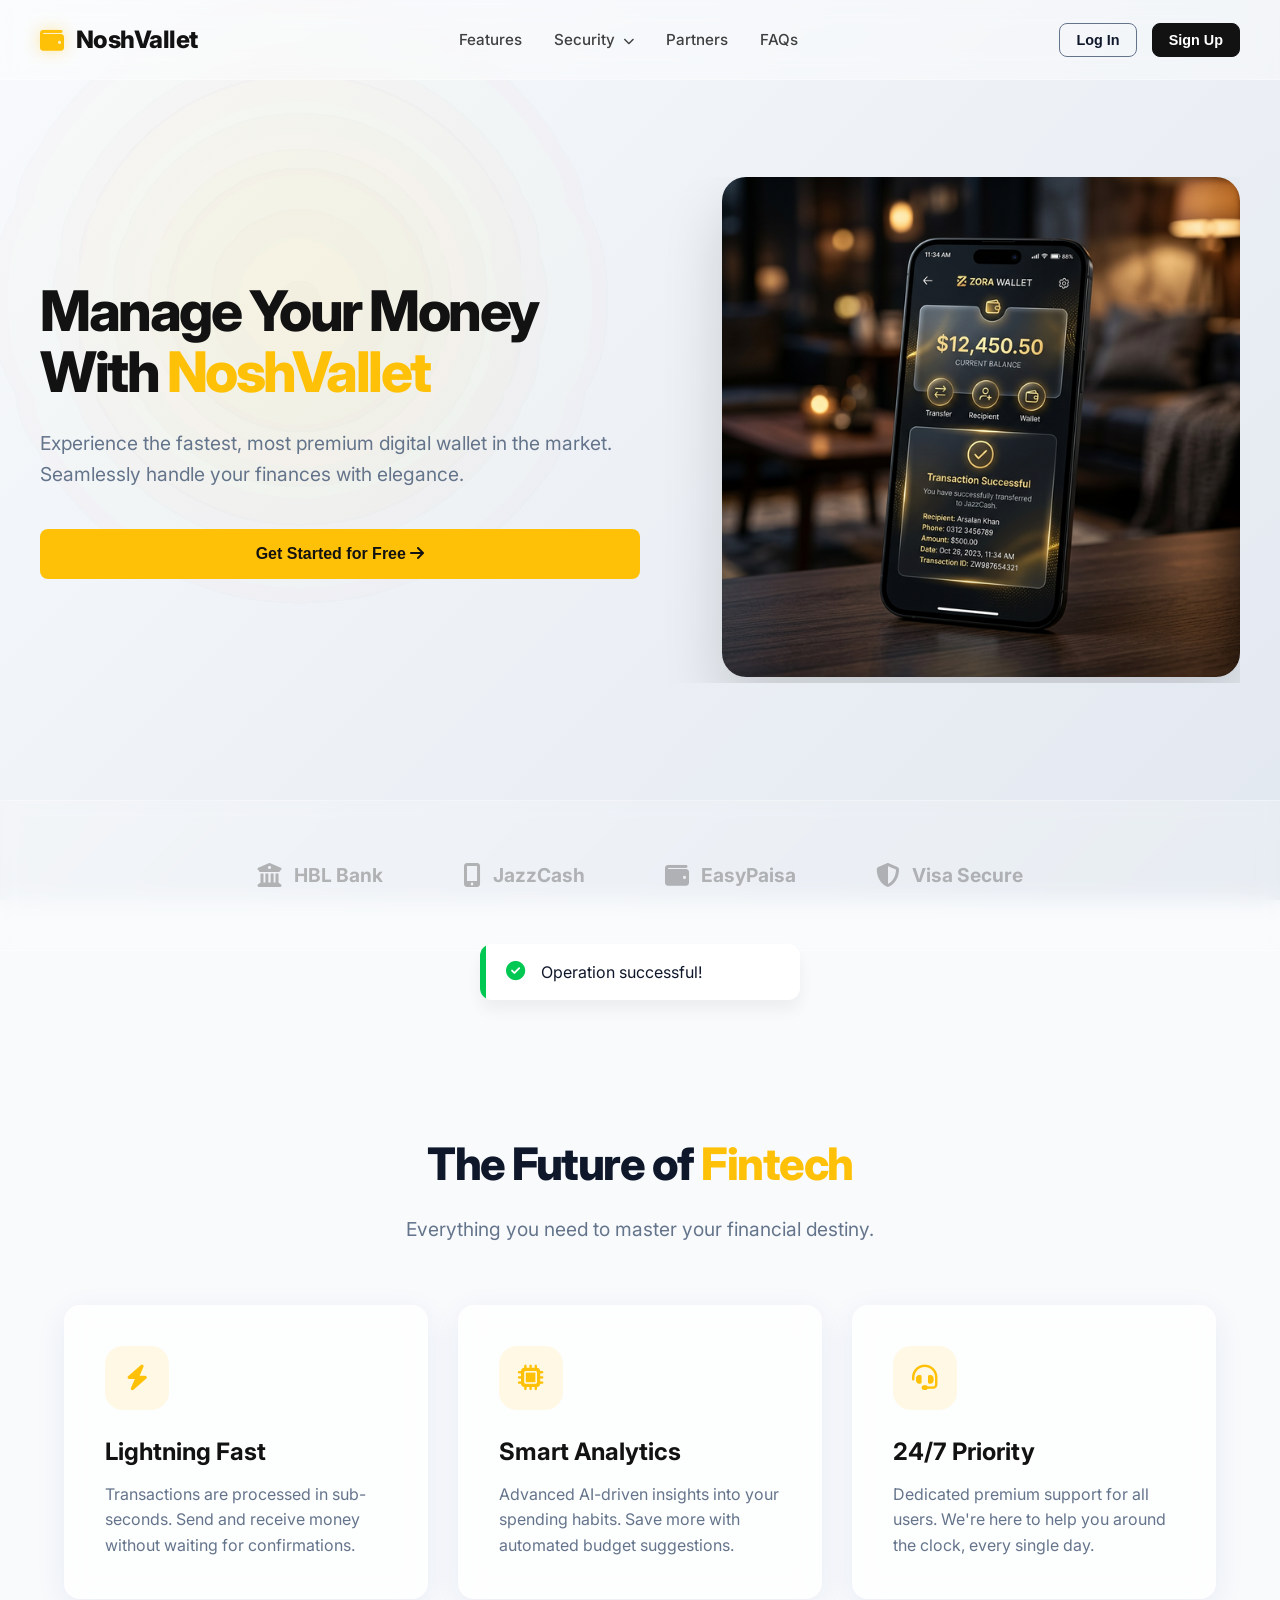
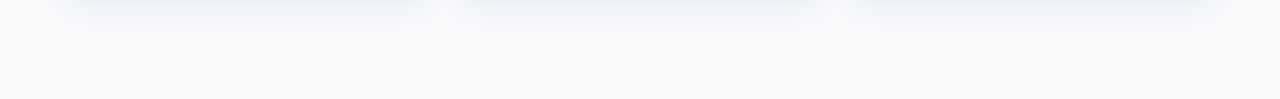
==== index.html @ 16293dae "deploy" ====
<!DOCTYPE html>
<html lang="en">
<head>
    <meta charset="UTF-8">
    <meta name="viewport" content="width=device-width, initial-scale=1.0">
    <title>NoshVallet - The Premium Digital Wallet</title>
    <link href="https://fonts.googleapis.com/css2?family=Inter:wght@300;400;500;600;700&display=swap" rel="stylesheet">
    <link rel="stylesheet" href="style.css">
    <link rel="stylesheet" href="https://cdnjs.cloudflare.com/ajax/libs/font-awesome/6.4.0/css/all.min.css">
</head>
<body class="landing-page">

    <div class="bg-mesh-container">
        <div class="glow-blob glow-1"></div>
        <div class="glow-blob glow-2"></div>
        <div class="glow-blob glow-3"></div>
    </div>

    <!-- Landing Navigation -->
    <nav class="landing-nav">
        <div class="nav-container">
            <div class="logo">
                <i class="fa-solid fa-wallet"></i>
                <span>NoshVallet</span>
            </div>
            <ul class="nav-menu">
                <li><a href="#features" class="nav-link">Features</a></li>
                <li class="nav-dropdown">
                    <a href="#security" class="nav-link">Security <i class="fa-solid fa-chevron-down"></i></a>
                    <ul class="dropdown-menu">
                        <li><a href="#security" class="dropdown-link" id="link-security-overview">Security Overview</a></li>
                        <li><a href="#" class="dropdown-link" id="link-security-terms">Terms & Conditions</a></li>
                    </ul>
                </li>
                <li><a href="#partners" class="nav-link">Partners</a></li>
                <li><a href="#faq" class="nav-link">FAQs</a></li>
            </ul>
            <div class="landing-actions" id="auth-actions-container">
                <button class="header-auth-btn btn-outline" id="btn-open-login">Log In</button>
                <button class="header-auth-btn btn-solid" id="btn-open-register">Sign Up</button>
            </div>
        </div>
    </nav>

    <!-- Hero Carousel Section -->
    <header class="hero-section">
        <div class="carousel-container">
            <!-- Slide 1: General Welcome -->
            <div class="carousel-slide active" id="slide-1">
                <div class="hero-content">
                    <h1 class="hero-title">Manage Your Money <br>With <span class="highlight-yellow">NoshVallet</span></h1>
                    <p class="hero-subtitle">Experience the fastest, most premium digital wallet in the market. Seamlessly handle your finances with elegance.</p>
                    <div class="hero-cta">
                        <button class="submit-btn solid-yellow cta-main" onclick="document.getElementById('btn-open-register').click()">Get Started for Free <i class="fa-solid fa-arrow-right"></i></button>
                    </div>
                </div>
                <div class="hero-mockup">
                    <img src="assets/hero_wallet.png" alt="Premium Wallet" class="mockup-image" loading="eager">
                </div>
            </div>

            <!-- Slide 2: Security & Privacy -->
            <div class="carousel-slide" id="slide-2">
                <div class="hero-content">
                    <h1 class="hero-title">Your Assets, <br><span class="highlight-yellow">Reinforced.</span></h1>
                    <p class="hero-subtitle">Double-encryption and biometric-ready protocols. Your money remains yours, protected by the world's most advanced security tech.</p>
                    <div class="hero-cta">
                        <button class="submit-btn solid-yellow cta-main">Explore Security Features</button>
                    </div>
                </div>
                <div class="hero-mockup">
                    <img src="assets/hero_security.png" alt="Advanced Security" class="mockup-image">
                </div>
            </div>

            <!-- Slide 3: Global Transfers (Using CSS depth or generic icon) -->
            <div class="carousel-slide" id="slide-3">
                <div class="hero-content">
                    <h1 class="hero-title">Global Transfers, <br><span class="highlight-yellow">Instant Delivery.</span></h1>
                    <p class="hero-subtitle">Transfer to JazzCash, EasyPaisa, or any Bank account globally with a single tap and zero hidden commissions.</p>
                    <div class="hero-cta">
                        <button class="submit-btn solid-yellow cta-main">Compare Rates</button>
                    </div>
                </div>
                <div class="hero-mockup">
                    <div class="mockup-image" style="background: linear-gradient(135deg, #121212, #333); display: flex; align-items: center; justify-content: center; min-height: 400px; border: 1px solid var(--primary-yellow);">
                         <i class="fa-solid fa-globe-asia" style="font-size: 8rem; color: var(--primary-yellow); filter: drop-shadow(0 0 20px rgba(255,193,7,0.3))"></i>
                    </div>
                </div>
            </div>
        </div>
    </header>

    <!-- Trusted Partners -->
    <section class="partners-section reveal" id="partners">
        <div class="partners-container">
            <div class="partner-logo"><i class="fa-solid fa-building-columns"></i> HBL Bank</div>
            <div class="partner-logo"><i class="fa-solid fa-mobile-screen-button"></i> JazzCash</div>
            <div class="partner-logo"><i class="fa-solid fa-wallet"></i> EasyPaisa</div>
            <div class="partner-logo"><i class="fa-solid fa-shield-halved"></i> Visa Secure</div>
        </div>
    </section>

    <!-- Detailed Features Grid -->
    <section class="features-grid-section" id="features">
        <div class="section-header reveal">
            <h2>The Future of <span class="highlight-yellow">Fintech</span></h2>
            <p class="hero-subtitle" style="margin-bottom: 0;">Everything you need to master your financial destiny.</p>
        </div>
        <div class="premium-grid">
            <div class="premium-feature-card reveal">
                <div class="feature-icon-wrapper"><i class="fa-solid fa-bolt"></i></div>
                <h3>Lightning Fast</h3>
                <p>Transactions are processed in sub-seconds. Send and receive money without waiting for confirmations.</p>
            </div>
            <div class="premium-feature-card reveal">
                <div class="feature-icon-wrapper"><i class="fa-solid fa-microchip"></i></div>
                <h3>Smart Analytics</h3>
                <p>Advanced AI-driven insights into your spending habits. Save more with automated budget suggestions.</p>
            </div>
            <div class="premium-feature-card reveal">
                <div class="feature-icon-wrapper"><i class="fa-solid fa-headset"></i></div>
                <h3>24/7 Priority</h3>
                <p>Dedicated premium support for all users. We're here to help you around the clock, every single day.</p>
            </div>
        </div>
    </section>


    <!-- Modals (Re-used from before) -->
    <!-- Login Modal -->
    <div id="login-modal" class="modal">
        <div class="modal-content auth-modal">
            <div class="modal-header">
                <button class="close-btn absolute-right"><i class="fa-solid fa-xmark"></i></button>
                <div class="logo justify-center mb-2">
                    <i class="fa-solid fa-wallet"></i>
                </div>
                <h2>Welcome Back</h2>
                <p class="text-sm text-muted">Sign in to manage your wallet</p>
            </div>
            <div class="modal-body pb-0">
                <form id="login-form">
                    <div class="form-group">
                        <label>Email Address</label>
                        <div class="input-with-icon">
                            <i class="fa-regular fa-envelope"></i>
                            <input type="email" id="login-email" placeholder="you@example.com" required autocomplete="off">
                        </div>
                    </div>
                    <div class="form-group">
                        <label>Password</label>
                        <div class="input-with-icon">
                            <i class="fa-solid fa-lock"></i>
                            <input type="password" id="login-password" placeholder="Enter your password" required autocomplete="new-password">
                            <button type="button" class="password-toggle" title="Toggle Password Visibility">
                                <i class="fa-solid fa-eye-slash"></i>
                            </button>
                        </div>
                    </div>
                    <button type="submit" class="submit-btn solid-yellow mt-4">Sign In</button>
                </form>
                <div class="auth-footer mt-4">
                    <p>Don't have an account? <a href="#" id="switch-to-register">Sign up</a></p>
                </div>
            </div>
        </div>
    </div>

    <!-- Register Modal -->
    <div id="register-modal" class="modal">
        <div class="modal-content auth-modal">
            <div class="modal-header border-none text-center block">
                <button class="close-btn absolute-right"><i class="fa-solid fa-xmark"></i></button>
                <div class="logo justify-center mb-2">
                    <i class="fa-solid fa-wallet"></i>
                </div>
                <h2>Create Account</h2>
                <p class="text-sm text-muted">Join us to start managing your funds</p>
            </div>
            <div class="modal-body pb-0">
                <form id="register-form">
                    <div class="form-group mb-3">
                        <label>Full Name</label>
                        <div class="input-with-icon">
                            <i class="fa-regular fa-user"></i>
                            <input type="text" id="reg-name" placeholder="John Doe" required autocomplete="name">
                        </div>
                    </div>
                    <div class="form-group mb-3">
                        <label>Email Address</label>
                        <div class="input-with-icon">
                            <i class="fa-regular fa-envelope"></i>
                            <input type="email" id="reg-email" placeholder="you@example.com" required autocomplete="email">
                        </div>
                    </div>
                    <div class="form-group mb-3">
                        <label>Password</label>
                        <div class="input-with-icon">
                            <i class="fa-solid fa-lock"></i>
                            <input type="password" id="reg-password" placeholder="Create a password" required minlength="6" autocomplete="new-password">
                            <button type="button" class="password-toggle" title="Toggle Password Visibility">
                                <i class="fa-solid fa-eye-slash"></i>
                            </button>
                        </div>
                    </div>
                    <button type="submit" class="submit-btn solid-yellow">Create Account</button>
                </form>
                <div class="auth-footer mt-4">
                    <p>Already have an account? <a href="#" id="switch-to-login">Sign in</a></p>
                </div>
            </div>
        </div>
    </div>
    
    <!-- Security Terms Modal -->
    <div id="security-terms-modal" class="modal">
        <div class="modal-content terms-modal">
            <div class="modal-header">
                <button class="close-btn absolute-right"><i class="fa-solid fa-xmark"></i></button>
                <div class="logo justify-center mb-2">
                    <i class="fa-solid fa-shield-halved"></i>
                </div>
                <h2>Security Terms <span class="highlight-yellow">&</span> Conditions</h2>
                <p class="text-sm text-muted">Last updated: March 16, 2026</p>
            </div>
            <div class="modal-body">
                <div class="terms-content">
                    <section class="terms-section">
                        <h3>1. Data Protection & Encryption</h3>
                        <p>All user data is encrypted using military-grade AES-256 protocols. Your private keys and personal information are stored in isolated, secure vaults that are inaccessible via public networks.</p>
                    </section>
                    <section class="terms-section">
                        <h3>2. Multi-Factor Authentication (MFA)</h3>
                        <p>NoshVallet requires MFA for all critical transactions, including withdrawals and large deposits. We support biometric scans, hardware security keys, and time-based one-time passwords (TOTP).</p>
                    </section>
                    <section class="terms-section">
                        <h3>3. Fraud Prevention System</h3>
                        <p>Our AI-driven fraud detection system monitors transactions 24/7. Any suspicious activity will lead to an immediate temporary account freeze until manually verified by our security team.</p>
                    </section>
                    <section class="terms-section">
                        <h3>4. Zero-Leak Policy</h3>
                        <p>NoshVallet guarantees that your financial data will never be shared with third parties for marketing purposes. Your trust is our most valuable asset.</p>
                    </section>
                    <p class="terms-footer">By using NoshVallet, you agree to these security protocols designed to keep your wealth safe.</p>
                </div>
            </div>
        </div>
    </div>

    <!-- Toast -->
    <div id="toast" class="toast">
        <div class="toast-indicator"></div>
        <div class="toast-content">
            <i class="toast-icon fa-solid fa-circle-check"></i>
            <span id="toast-message">Operation successful!</span>
        </div>
    </div>

    <script src="landing.js"></script>
    <script src="auth.js"></script>
</body>
</html>
---- style.css ----
/* style.css - Full Website Dashboard Design */

:root {
    /* Color Palette: Yellow, White, Black */
    --primary-yellow: #FFC107; 
    --primary-yellow-hover: #E0A800;
    --primary-black: #121212;
    --secondary-black: #1E1E1E;
    --pure-white: #FFFFFF;
    
    /* Neutral/Grays */
    --gray-bg: #F8FAFC; /* Softer, more modern off-white */
    --gray-light: #F1F5F9;
    --gray-mid: #E2E8F0;
    --gray-dark: #64748B;
    --text-main: #0F172A;
    --text-muted: #64748B;
    
    /* Premium Backgrounds */
    --premium-bg: radial-gradient(at 0% 0%, hsla(253,16%,7%,1) 0, transparent 50%), 
                  radial-gradient(at 50% 0%, hsla(225,39%,30%,1) 0, transparent 50%), 
                  radial-gradient(at 100% 0%, hsla(339,49%,30%,1) 0, transparent 50%);
    --mesh-glow-1: rgba(255, 193, 7, 0.08);
    --mesh-glow-2: rgba(30, 41, 59, 0.03);
    
    /* Functional Colors */
    --success: #00C853;
    --success-bg: #E8F5E9;
    --danger: #D50000;
    --danger-bg: #FFEBEE;
    
    /* Layout Variables */
    --sidebar-width: 250px;
    --header-height: 70px;
    
    /* Shadows */
    --shadow-sm: 0 1px 2px rgba(0,0,0,0.05);
    --shadow-md: 0 4px 6px rgba(0,0,0,0.05);
    --shadow-lg: 0 10px 15px rgba(0,0,0,0.05);
    --shadow-card: 0 4px 12px rgba(0,0,0,0.03);
    
    /* Borders */
    --border-radius-sm: 8px;
    --border-radius-md: 12px;
    --border-radius-lg: 16px;

    /* Glassmorphism */
    --glass-bg: rgba(255, 255, 255, 0.75);
    --glass-border: rgba(255, 255, 255, 0.3);
    --glass-shadow: 0 8px 32px 0 rgba(31, 38, 135, 0.07);
    --glass-blur: 12px;
}

* {
    margin: 0;
    padding: 0;
    box-sizing: border-box;
    /* Custom Scrollbar for Premium Feel */
    scrollbar-width: thin;
    scrollbar-color: var(--gray-mid) transparent;
}

/* Chrome, Edge, and Safari */
*::-webkit-scrollbar {
    width: 6px;
    height: 6px;
}

*::-webkit-scrollbar-track {
    background: transparent;
}

*::-webkit-scrollbar-thumb {
    background-color: var(--gray-mid);
    border-radius: 20px;
    border: transparent;
}

*::-webkit-scrollbar-thumb:hover {
    background-color: var(--gray-dark);
}

body {
    font-family: 'Inter', sans-serif;
    background-color: var(--gray-bg);
    color: var(--text-main);
    line-height: 1.5;
    -webkit-font-smoothing: antialiased;
    position: relative;
    overflow-x: clip; /* clip doesn't break sticky like hidden does in some browsers */
}

/* --- Decorative Background Effects --- */
.bg-mesh-container {
    position: fixed;
    top: 0;
    left: 0;
    width: 100%;
    height: 100%;
    z-index: -1;
    overflow: hidden;
    background: linear-gradient(135deg, #f8fafc 0%, #e2e8f0 100%);
    pointer-events: none;
}

.glow-blob {
    position: absolute;
    width: 600px;
    height: 600px;
    background: radial-gradient(circle, var(--mesh-glow-1) 0%, transparent 70%);
    filter: blur(80px);
    border-radius: 50%;
    opacity: 0.6;
}

/* --- Landing Navigation --- */
.landing-nav {
    position: fixed;
    top: 0;
    left: 0;
    width: 100%;
    height: 80px;
    display: flex;
    justify-content: center; /* Center the container */
    align-items: center;
    background: rgba(255, 255, 255, 0.4);
    backdrop-filter: blur(12px);
    -webkit-backdrop-filter: blur(12px);
    border-bottom: 1px solid var(--glass-border);
    z-index: 1100;
}

.nav-container {
    width: 100%;
    display: flex;
    justify-content: space-between;
    align-items: center;
    padding: 0 40px;
}

.landing-nav .logo {
    display: flex;
    align-items: center;
    gap: 12px;
    font-size: 1.5rem;
    font-weight: 800;
    color: var(--primary-black);
}

.landing-nav .logo i {
    color: var(--primary-yellow);
}

.nav-menu {
    display: flex;
    list-style: none;
    gap: 32px;
    margin: 0;
    padding: 0;
}

.nav-link {
    text-decoration: none;
    color: var(--primary-black);
    font-weight: 500;
    font-size: 0.95rem;
    transition: all 0.3s;
    position: relative;
    opacity: 0.8;
}

.nav-link:hover {
    opacity: 1;
    color: var(--primary-yellow-hover);
}

.nav-link::after {
    content: '';
    position: absolute;
    bottom: -4px;
    left: 0;
    width: 0;
    height: 2px;
    background: var(--primary-yellow);
    transition: width 0.3s;
}

.nav-link:hover::after {
    width: 100%;
}

/* --- Dropdown Styling --- */
.nav-dropdown {
    position: relative;
}

.nav-dropdown .nav-link i {
    font-size: 0.7rem;
    margin-left: 4px;
    transition: transform 0.3s;
}

.nav-dropdown:hover .nav-link i {
    transform: rotate(180deg);
}

.dropdown-menu {
    position: absolute;
    top: calc(100% + 15px);
    left: 50%;
    transform: translateX(-50%) translateY(10px);
    background: rgba(255, 255, 255, 0.9);
    backdrop-filter: blur(15px);
    border: 1px solid var(--glass-border);
    border-radius: var(--border-radius-md);
    box-shadow: 0 10px 40px rgba(0,0,0,0.1);
    min-width: 220px;
    padding: 12px;
    list-style: none;
    opacity: 0;
    visibility: hidden;
    transition: all 0.3s cubic-bezier(0.165, 0.84, 0.44, 1);
    z-index: 1200;
}

.nav-dropdown:hover .dropdown-menu {
    opacity: 1;
    visibility: visible;
    transform: translateX(-50%) translateY(0);
}

.dropdown-link {
    text-decoration: none;
    color: var(--text-main);
    display: block;
    padding: 10px 16px;
    border-radius: var(--border-radius-sm);
    font-weight: 500;
    font-size: 0.9rem;
    transition: all 0.2s;
}

.dropdown-link:hover {
    background: var(--primary-yellow);
    color: var(--primary-black);
}

@media (max-width: 991px) {
    .nav-menu {
        display: none; /* Hide for now on smaller screens */
    }
}

.landing-actions {
    display: flex;
    gap: 15px;
}

.header-auth-btn {
    padding: 10px 24px;
    border-radius: 30px;
    font-weight: 600;
    cursor: pointer;
    transition: all 0.3s;
}

.btn-outline {
    background: transparent;
    border: 1px solid var(--gray-mid);
    color: var(--primary-black);
}

.btn-outline:hover {
    background: rgba(0,0,0,0.05);
}

.btn-solid {
    background: var(--primary-black);
    color: var(--pure-white);
    border: none;
}

.btn-solid:hover {
    transform: translateY(-2px);
    box-shadow: 0 4px 12px rgba(0,0,0,0.2);
}

/* --- Hero & Carousel --- */
.hero-section {
    padding: 60px 24px 80px; /* Reduced top padding significantly */
    margin-top: 80px; /* Space for fixed nav */
    min-height: 80vh;
    display: flex;
    align-items: center;
    justify-content: center;
    position: relative;
    overflow: hidden; /* Prevent horizontal scroll */
}

.carousel-container {
    width: 100%;
    max-width: 1200px;
    margin: 0 auto;
    position: relative;
    overflow: hidden; /* Double protection */
}

.carousel-slide {
    display: none;
    animation: fadeReveal 0.8s ease-out forwards;
    grid-template-columns: 1.2fr 1fr;
    gap: 60px;
    align-items: center;
}

.carousel-slide.active {
    display: grid;
}

@keyframes fadeReveal {
    from { opacity: 0; transform: translateY(20px); }
    to { opacity: 1; transform: translateY(0); }
}

.hero-content {
    max-width: 600px;
}

.hero-badge {
    display: inline-block;
    padding: 6px 14px;
    background: rgba(255, 193, 7, 0.1);
    color: var(--primary-yellow);
    border-radius: 30px;
    font-size: 0.85rem;
    font-weight: 600;
    margin-bottom: 24px;
    border: 1px solid rgba(255, 193, 7, 0.2);
}

.hero-title {
    font-size: 3.5rem;
    font-weight: 800;
    line-height: 1.1;
    margin-bottom: 24px;
    letter-spacing: -2.5px;
    color: var(--primary-black);
}

/* --- Section Anchors --- */
section[id] {
    scroll-margin-top: 100px;
}

.highlight-yellow {
    color: var(--primary-yellow);
    position: relative;
}

.hero-subtitle {
    font-size: 1.2rem;
    color: var(--text-muted);
    margin-bottom: 40px;
    line-height: 1.6;
}

.hero-mockup {
    position: relative;
    z-index: 2;
}

.mockup-image {
    width: 100%;
    border-radius: 24px;
    box-shadow: 0 30px 60px rgba(0,0,0,0.15);
    animation: float 6s ease-in-out infinite;
    max-height: 500px;
    object-fit: cover;
}

@keyframes float {
    0%, 100% { transform: translateY(0); }
    50% { transform: translateY(-20px); }
}

/* --- Trusted Partners --- */
.partners-section {
    padding: 60px 0;
    backdrop-filter: blur(10px);
    border-top: 1px solid var(--glass-border);
    border-bottom: 1px solid var(--glass-border);
    background: rgba(255, 255, 255, 0.2);
    margin-bottom: 80px;
}

.partners-container {
    max-width: 1200px;
    margin: 0 auto;
    display: flex;
    justify-content: center;
    align-items: center;
    gap: 80px;
    opacity: 0.5;
    filter: grayscale(1);
    transition: all 0.4s;
}

.partners-container:hover {
    opacity: 1;
    filter: grayscale(0);
}

.partner-logo {
    display: flex;
    align-items: center;
    gap: 12px;
    font-weight: 700;
    font-size: 1.2rem;
    color: var(--text-muted);
}

.partner-logo i {
    font-size: 1.5rem;
}

/* --- Feature Grid --- */
.features-grid-section {
    padding: 100px 24px;
    max-width: 1200px;
    margin: 0 auto;
}

.section-header {
    text-align: center;
    margin-bottom: 60px;
}

.section-header h2 {
    font-size: 2.8rem;
    font-weight: 800;
    margin-bottom: 16px;
    letter-spacing: -1.5px;
}

.premium-grid {
    display: grid;
    grid-template-columns: repeat(3, 1fr);
    gap: 30px;
}

.premium-feature-card {
    background: var(--glass-bg);
    backdrop-filter: blur(var(--glass-blur));
    border: 1px solid var(--glass-border);
    padding: 40px;
    border-radius: var(--border-radius-lg);
    transition: all 0.4s cubic-bezier(0.165, 0.84, 0.44, 1);
    box-shadow: var(--glass-shadow);
}

.premium-feature-card:hover {
    transform: translateY(-12px);
    border-color: var(--primary-yellow);
    box-shadow: 0 20px 40px rgba(0,0,0,0.08);
}

.feature-icon-wrapper {
    width: 64px;
    height: 64px;
    background: rgba(255, 193, 7, 0.1);
    color: var(--primary-yellow);
    border-radius: 18px;
    display: flex;
    align-items: center;
    justify-content: center;
    font-size: 1.6rem;
    margin-bottom: 24px;
}

.premium-feature-card h3 {
    font-size: 1.5rem;
    margin-bottom: 12px;
    color: var(--primary-black);
}

.premium-feature-card p {
    color: var(--text-muted);
    line-height: 1.6;
}

/* --- Reveal on Scroll --- */
.reveal {
    opacity: 0;
    transform: translateY(30px);
    transition: all 0.8s ease-out;
}

.reveal.active {
    opacity: 1;
    transform: translateY(0);
}

/* Responsive Fixes */
@media (max-width: 992px) {
    .carousel-slide {
        grid-template-columns: 1fr;
        text-align: center;
        gap: 60px;
    }
    .hero-content { margin: 0 auto; }
    .hero-title { font-size: 2.8rem; }
    .premium-grid { grid-template-columns: 1fr; }
    .partners-container { gap: 40px; flex-wrap: wrap; }
}

/* Base Layout */
.dashboard-layout {
    display: flex;
    min-height: 100vh;
}

/* Sidebar */
.sidebar {
    width: var(--sidebar-width);
    background: var(--glass-bg);
    backdrop-filter: blur(var(--glass-blur));
    -webkit-backdrop-filter: blur(var(--glass-blur));
    border-right: 1px solid var(--glass-border);
    display: flex;
    flex-direction: column;
    position: fixed;
    height: 100vh;
    z-index: 100; /* Higher z-index to overlay content */
    box-shadow: var(--glass-shadow);
    transition: transform 0.4s cubic-bezier(0.4, 0, 0.2, 1);
}

.sidebar.collapsed {
    transform: translateX(-100%);
}

.sidebar-header {
    height: var(--header-height);
    display: flex;
    align-items: center;
    padding: 0 24px;
    border-bottom: 1px solid var(--glass-border);
}

.logo {
    display: flex;
    align-items: center;
    gap: 12px;
    font-size: 1.4rem;
    font-weight: 800;
    color: var(--primary-black);
    letter-spacing: -0.5px;
}

.logo i {
    color: var(--primary-yellow);
    filter: drop-shadow(0 0 8px rgba(255, 193, 7, 0.4));
}

.sidebar-nav {
    flex: 1;
    padding: 32px 16px;
    display: flex;
    flex-direction: column;
    gap: 12px;
}

.nav-item {
    display: flex;
    align-items: center;
    gap: 14px;
    padding: 14px 20px;
    border-radius: var(--border-radius-md);
    color: var(--text-muted);
    font-weight: 500;
    text-decoration: none;
    transition: all 0.3s cubic-bezier(0.4, 0, 0.2, 1);
    position: relative;
    border: 1px solid transparent;
}

.nav-item i {
    font-size: 1.1rem;
    width: 24px;
    text-align: center;
    transition: transform 0.3s ease;
}

.nav-item span {
    font-size: 0.95rem;
}

.nav-item:hover {
    background: rgba(255, 255, 255, 0.5);
    color: var(--primary-black);
    transform: translateX(5px);
    border-color: var(--glass-border);
}

.nav-item.active {
    background: var(--primary-yellow);
    color: var(--primary-black);
    font-weight: 600;
    box-shadow: 0 4px 15px rgba(255, 193, 7, 0.3);
    border: 1px solid rgba(255, 255, 255, 0.2);
}

.nav-item.active i {
    transform: scale(1.1);
}

.sidebar-footer {
    padding: 24px 16px;
    border-top: 1px solid var(--glass-border);
}

.nav-item.logout:hover {
    background-color: var(--danger-bg);
    color: var(--danger);
}

/* Main Content Wrapper */
.main-wrapper {
    flex: 1;
    margin-left: var(--sidebar-width);
    display: flex;
    flex-direction: column;
    transition: margin-left 0.4s cubic-bezier(0.4, 0, 0.2, 1);
}

.main-wrapper.full-width {
    margin-left: 0;
}

/* Top Header */
.top-header {
    height: var(--header-height);
    background-color: rgba(255, 255, 255, 0.8);
    backdrop-filter: blur(10px);
    -webkit-backdrop-filter: blur(10px);
    border-bottom: 1px solid var(--glass-border);
    padding: 0 32px;
    display: flex;
    align-items: center;
    justify-content: space-between;
    position: fixed;
    top: 0;
    right: 0;
    width: calc(100% - var(--sidebar-width));
    z-index: 100;
    transition: width 0.4s cubic-bezier(0.4, 0, 0.2, 1);
}

/* Page Header Back Button */
.page-title.with-back {
    display: flex;
    align-items: center;
    gap: 20px;
}

.content-back-btn {
    display: flex;
    align-items: center;
    justify-content: center;
    width: 36px;
    height: 36px;
    border: none;
    background: var(--pure-white);
    color: var(--primary-black);
    border-radius: 50%;
    cursor: pointer;
    font-size: 1rem;
    box-shadow: 0 4px 12px rgba(0,0,0,0.05);
    transition: all 0.3s cubic-bezier(0.4, 0, 0.2, 1);
    margin-right: 12px;
}

.content-back-btn:hover {
    background-color: var(--primary-yellow);
    transform: scale(1.1);
    box-shadow: 0 6px 16px rgba(0,0,0,0.1);
}

.content-back-btn:active {
    transform: scale(0.95);
}

.top-header {
    width: 100%;
}

.header-left {
    display: flex;
    align-items: center;
    gap: 20px;
}

.menu-toggle-btn {
    background: var(--gray-light);
    border: none;
    width: 42px;
    height: 42px;
    border-radius: var(--border-radius-sm);
    display: flex;
    align-items: center;
    justify-content: center;
    font-size: 1.2rem;
    color: var(--primary-black);
    cursor: pointer;
    transition: all 0.2s;
}

.menu-toggle-btn:hover {
    background: var(--primary-yellow);
    transform: scale(1.05);
}

.search-bar {
    display: flex;
    align-items: center;
    gap: 12px;
    background-color: var(--gray-light);
    padding: 10px 16px;
    border-radius: 20px;
    width: 350px;
}

.search-bar i {
    color: var(--text-muted);
}

.search-bar input {
    border: none;
    background: none;
    outline: none;
    width: 100%;
    font-family: inherit;
    font-size: 0.95rem;
}

.header-actions {
    display: flex;
    align-items: center;
    gap: 20px;
}

.icon-btn {
    border: none;
    background: none;
    font-size: 1.2rem;
    color: var(--text-muted);
    cursor: pointer;
    position: relative;
    transition: color 0.2s;
}

.icon-btn:hover {
    color: var(--primary-black);
}

.badge {
    position: absolute;
    top: -5px;
    right: -5px;
    background-color: var(--danger);
    color: white;
    font-size: 0.65rem;
    font-weight: bold;
    height: 16px;
    min-width: 16px;
    border-radius: 8px;
    display: flex;
    align-items: center;
    justify-content: center;
    padding: 0 4px;
}

.user-profile {
    display: flex;
    align-items: center;
    gap: 12px;
    cursor: pointer;
}

.avatar-small {
    width: 36px;
    height: 36px;
    border-radius: 50%;
    background-color: var(--primary-yellow);
    display: flex;
    align-items: center;
    justify-content: center;
    color: var(--primary-black);
}

.user-name {
    font-weight: 500;
}

/* Dashboard Content */
.dashboard-content {
    padding: 32px;
    padding-top: calc(var(--header-height) + 32px);
    max-width: 1200px;
    margin: 0 auto;
    width: 100%;
}

.page-title {
    margin-bottom: 32px;
}

.page-title h1 {
    font-size: 1.8rem;
    color: var(--primary-black);
    margin-bottom: 4px;
}

.page-title p {
    color: var(--text-muted);
}

/* Cards & Widgets */
.top-widgets {
    display: grid;
    grid-template-columns: 1fr 1fr;
    gap: 24px;
    margin-bottom: 24px;
}

.widget-card {
    background-color: rgba(255, 255, 255, 0.85);
    backdrop-filter: blur(8px);
    -webkit-backdrop-filter: blur(8px);
    border-radius: var(--border-radius-md);
    padding: 24px;
    box-shadow: 0 4px 20px rgba(0, 0, 0, 0.04);
    border: 1px solid var(--glass-border);
}

/* Balance Card (Reversed Black Style for Premium feel) */
.balance-card {
    background-color: var(--primary-black);
    color: var(--pure-white);
    display: flex;
    flex-direction: column;
    justify-content: space-between;
}

.card-top {
    display: flex;
    justify-content: space-between;
    align-items: flex-start;
}

.card-title {
    font-size: 1.1rem;
    font-weight: 600;
    margin-bottom: 4px;
}

.balance-card .card-title {
    color: var(--pure-white);
}

.balance-card .card-subtitle {
    color: rgba(255,255,255,0.6);
    font-size: 0.85rem;
}

.card-icon {
    width: 48px;
    height: 48px;
    border-radius: 50%;
    background-color: rgba(255,193,7,0.1);
    color: var(--primary-yellow);
    display: flex;
    align-items: center;
    justify-content: center;
    font-size: 1.2rem;
}

.balance-amount-display {
    margin: 24px 0;
    display: flex;
    align-items: baseline;
    gap: 8px;
}

.balance-amount-display .currency {
    color: var(--primary-yellow);
    font-weight: 600;
    font-size: 1.5rem;
}

.balance-amount-display h1 {
    font-size: 3rem;
    color: var(--pure-white);
    letter-spacing: -1px;
}

.card-bottom {
    display: flex;
    justify-content: space-between;
    align-items: center;
    border-top: 1px solid rgba(255,255,255,0.1);
    padding-top: 16px;
    font-size: 0.85rem;
}

.status {
    color: var(--success);
    font-weight: 500;
}

.wallet-id {
    color: rgba(255,255,255,0.6);
}

/* Actions Card */
.actions-card {
    display: flex;
    flex-direction: column;
}

.actions-card .card-title {
    color: var(--primary-black);
    margin-bottom: 24px;
}

.action-grid {
    display: grid;
    grid-template-columns: repeat(5, 1fr);
    gap: 12px;
    flex: 1;
}

.action-btn {
    border: none;
    background: none;
    display: flex;
    flex-direction: column;
    align-items: center;
    justify-content: center;
    gap: 12px;
    cursor: pointer;
    padding: 16px 8px;
    border-radius: var(--border-radius-md);
    transition: background-color 0.2s;
}

.action-btn:hover {
    background-color: var(--gray-light);
}

.action-icon {
    width: 56px;
    height: 56px;
    border-radius: var(--border-radius-md);
    display: flex;
    align-items: center;
    justify-content: center;
    font-size: 1.5rem;
    box-shadow: var(--shadow-sm);
    transition: transform 0.2s;
}

.action-btn:hover .action-icon {
    transform: translateY(-4px);
    box-shadow: var(--shadow-md);
}

.action-btn span {
    font-weight: 500;
    font-size: 0.9rem;
    color: var(--text-main);
}

.action-icon.yellow { background-color: var(--primary-yellow); color: var(--primary-black); }
.action-icon.white { background-color: var(--pure-white); border: 1px solid var(--gray-mid); color: var(--primary-black); }
.action-icon.black { background-color: var(--primary-black); color: var(--pure-white); }
.action-icon.gray { background-color: var(--gray-bg); border: 1px solid var(--gray-mid); color: var(--primary-black); }
.action-icon.yellow-light { background-color: #fffde7; border: 1px solid #fff59d; color: var(--primary-black); }

/* Transactions Widget */
.widget-header {
    display: flex;
    justify-content: space-between;
    align-items: center;
    margin-bottom: 20px;
}

.btn-text {
    border: none;
    background: none;
    color: var(--primary-black);
    font-weight: 600;
    font-size: 0.9rem;
    cursor: pointer;
    display: flex;
    align-items: center;
    gap: 8px;
    transition: color 0.2s;
}

.btn-text:hover {
    color: var(--primary-yellow-hover);
}

.table-container {
    overflow-x: auto;
}

.transactions-table {
    width: 100%;
    border-collapse: collapse;
}

.transactions-table th {
    text-align: left;
    padding: 12px 16px;
    border-bottom: 1px solid var(--gray-mid);
    color: var(--text-muted);
    font-weight: 500;
    font-size: 0.85rem;
    text-transform: uppercase;
    letter-spacing: 0.5px;
}

.transactions-table td {
    padding: 16px;
    border-bottom: 1px solid var(--gray-light);
    vertical-align: middle;
}

.transactions-table tr:hover td {
    background-color: var(--gray-bg);
}

.text-right {
    text-align: right;
}

/* Row elements */
.t-details {
    display: flex;
    align-items: center;
    gap: 16px;
}

.t-icon {
    width: 40px;
    height: 40px;
    border-radius: 50%;
    display: flex;
    align-items: center;
    justify-content: center;
    font-size: 1rem;
}

.t-icon.deposit { background-color: var(--success-bg); color: var(--success); }
.t-icon.withdraw { background-color: var(--danger-bg); color: var(--danger); }

.t-title {
    font-weight: 600;
    color: var(--primary-black);
}

.t-date {
    font-size: 0.9rem;
    color: var(--text-muted);
}

.t-ref {
    font-family: monospace;
    color: var(--text-muted);
    background-color: var(--gray-light);
    padding: 4px 8px;
    border-radius: 4px;
    font-size: 0.85rem;
}

.t-amt {
    font-weight: 700;
    font-size: 1.05rem;
}

.t-amt.positive { color: var(--success); }
.t-amt.negative { color: var(--primary-black); }

.empty-state {
    text-align: center;
    padding: 48px;
    color: var(--text-muted);
}

/* Modals */
.modal {
    display: none;
    position: fixed;
    top: 0;
    left: 0;
    width: 100%;
    height: 100%;
    background-color: rgba(0,0,0,0.6);
    z-index: 2000; /* Above landing-nav */
    align-items: center;
    justify-content: center;
    backdrop-filter: blur(4px);
}

.modal.show {
    display: flex;
}

.modal-content {
    background-color: var(--pure-white);
    width: 100%;
    max-width: 450px;
    border-radius: var(--border-radius-lg);
    box-shadow: var(--shadow-lg);
    overflow: hidden;
    transform: translateY(20px);
    transition: transform 0.3s;
}

.modal.show .modal-content {
    transform: translateY(0);
}

.modal-header {
    padding: 24px;
    border-bottom: 1px solid var(--gray-mid);
    display: flex;
    justify-content: space-between;
    align-items: center;
}

.modal-header h2 {
    font-size: 1.2rem;
}

.close-btn {
    background: none;
    border: none;
    font-size: 1.2rem;
    color: var(--text-muted);
    cursor: pointer;
}

.close-btn:hover { color: var(--danger); }

.modal-body {
    padding: 24px;
}

.form-group {
    margin-bottom: 20px;
}

.form-group label {
    display: block;
    margin-bottom: 8px;
    font-weight: 500;
    font-size: 0.9rem;
}

.form-group input {
    width: 100%;
    padding: 14px 16px;
    border: 1px solid var(--gray-mid);
    border-radius: var(--border-radius-sm);
    font-size: 1rem;
    font-family: inherit;
}

.form-group input:focus {
    outline: none;
    border-color: var(--primary-yellow);
    box-shadow: 0 0 0 3px rgba(255,193,7,0.2);
}

.quick-amounts {
    display: flex;
    gap: 12px;
    margin-bottom: 24px;
}

.quick-btn {
    flex: 1;
    padding: 10px 0;
    border: 1px solid var(--gray-mid);
    background: var(--pure-white);
    border-radius: var(--border-radius-sm);
    font-weight: 500;
    cursor: pointer;
    transition: all 0.2s;
}

.quick-btn:hover {
    border-color: var(--primary-yellow);
    background-color: var(--primary-yellow);
}

.submit-btn {
    width: 100%;
    padding: 16px;
    border: none;
    border-radius: var(--border-radius-sm);
    font-size: 1rem;
    font-weight: 600;
    cursor: pointer;
}

.solid-yellow {
    background-color: var(--primary-yellow);
    color: var(--primary-black);
}

.solid-yellow:hover { background-color: var(--primary-yellow-hover); }

.solid-black {
    background-color: var(--primary-black);
    color: var(--pure-white);
}

.solid-black:hover { background-color: var(--secondary-black); }

.helper-text {
    font-size: 0.85rem;
    color: var(--text-muted);
    margin-bottom: 24px;
    line-height: 1.5;
}

/* Toast */
.toast {
    position: fixed;
    bottom: -100px;
    left: 50%;
    transform: translateX(-50%);
    background: var(--pure-white);
    border-radius: var(--border-radius-md);
    box-shadow: var(--shadow-lg);
    display: flex;
    overflow: hidden;
    z-index: 3000; /* Above modals */
    transition: bottom 0.4s;
    min-width: 320px;
}

.toast.show {
    bottom: 40px;
}

.toast-indicator { width: 6px; background-color: var(--success); }
.toast-content { padding: 16px 20px; display: flex; align-items: center; gap: 16px; }
.toast-icon { font-size: 1.2rem; color: var(--success); }

/* --- Authentication Pages --- */
.auth-page {
    background-color: var(--gray-light);
    display: flex;
    align-items: center;
    justify-content: center;
    min-height: 100vh;
}

.auth-container {
    width: 100%;
    max-width: 450px;
    padding: 24px;
}

.auth-card {
    background-color: var(--pure-white);
    border-radius: var(--border-radius-lg);
    box-shadow: var(--shadow-lg);
    padding: 40px;
    margin-bottom: 24px;
}

.auth-header {
    text-align: center;
    margin-bottom: 32px;
}

.auth-header .logo {
    justify-content: center;
    font-size: 1.8rem;
    margin-bottom: 16px;
}

.auth-header h2 {
    font-size: 1.5rem;
    color: var(--primary-black);
    margin-bottom: 8px;
}

.auth-header p {
    color: var(--text-muted);
    font-size: 0.95rem;
}

.input-with-icon {
    position: relative;
    width: 100%;
    display: flex;
    align-items: center;
}

.input-with-icon i:first-child {
    position: absolute;
    left: 14px;
    color: var(--text-muted);
    font-size: 1rem;
    pointer-events: none;
    z-index: 5;
}

.input-with-icon input {
    width: 100%;
    padding-left: 42px !important;
    padding-right: 42px !important; /* Fixed padding for both icons */
}

.password-toggle {
    position: absolute;
    right: 4px; /* Tight inset to stay inside input border */
    top: 50%;
    transform: translateY(-50%);
    background: transparent;
    border: none;
    color: var(--text-muted);
    cursor: pointer;
    font-size: 1rem;
    width: 36px;
    height: 36px;
    display: flex;
    align-items: center;
    justify-content: center;
    transition: all 0.2s;
    z-index: 10;
    border-radius: 50%;
}

.password-toggle:hover {
    color: var(--primary-black);
    background-color: rgba(0,0,0,0.05);
}

.auth-options {
    display: flex;
    justify-content: space-between;
    align-items: center;
    margin-top: 16px;
    margin-bottom: 24px;
    font-size: 0.9rem;
}

.checkbox-container {
    display: flex;
    align-items: center;
    gap: 8px;
    cursor: pointer;
    color: var(--text-muted);
}

.forgot-password {
    color: var(--primary-black);
    text-decoration: none;
    font-weight: 500;
}

.forgot-password:hover {
    color: var(--primary-yellow-hover);
    text-decoration: underline;
}

.auth-footer {
    text-align: center;
    margin-top: 32px;
    font-size: 0.95rem;
    color: var(--text-muted);
}

.auth-footer a {
    color: var(--primary-black);
    font-weight: 600;
    text-decoration: none;
}

.auth-footer a:hover {
    color: var(--primary-yellow-hover);
    text-decoration: underline;
}

.auth-error {
    background-color: var(--danger-bg);
    color: var(--danger);
    padding: 16px;
    border-radius: var(--border-radius-md);
    display: flex;
    align-items: center;
    gap: 12px;
    margin-top: 16px;
}

.auth-error.hidden {
    display: none;
}

.pb-0 { padding-bottom: 0 !important; }
.text-sm { font-size: 0.85rem; }
.text-success { color: var(--success); }
.text-muted { color: var(--text-muted); }

/* --- Utility Classes --- */
.row-between { display: flex; justify-content: space-between; align-items: center; }
.flex-center { display: flex; align-items: center; }
.text-center { text-align: center; }
.block { display: block; }
.justify-center { justify-content: center; }
.gap-2 { gap: 8px; }
.gap-3 { gap: 12px; }
.gap-4 { gap: 16px; }
.mt-1 { margin-top: 4px; }
.mt-2 { margin-top: 8px; }
.mt-3 { margin-top: 16px; }
.mt-4 { margin-top: 24px; }

/* --- Header Auth Buttons --- */
.header-auth-btn {
    padding: 8px 16px;
    border-radius: var(--border-radius-sm);
    font-weight: 600;
    font-size: 0.9rem;
    cursor: pointer;
    transition: all 0.2s;
}

.btn-outline {
    background: transparent;
    border: 1px solid var(--text-muted);
    color: var(--text-main);
}

.btn-outline:hover {
    border-color: var(--primary-black);
    color: var(--primary-black);
}

.btn-solid {
    background-color: var(--primary-black);
    color: var(--pure-white);
    border: 1px solid var(--primary-black);
}

.btn-solid:hover {
    background-color: var(--secondary-black);
}

/* --- Auth Modals Specific Overrides --- */
.auth-modal {
    max-width: 420px;
    padding: 15px;
    margin: 20px auto;
}

.auth-modal .modal-header {
    display: flex;
    flex-direction: column;
    align-items: center;
    justify-content: center;
    text-align: center;
    border-bottom: none;
    padding: 30px 24px 10px;
    gap: 15px;
    position: relative;
}

.auth-modal .modal-header .logo {
    margin: 0 auto 5px;
    justify-content: center;
}

.absolute-right {
    position: absolute;
    right: 24px;
    top: 24px;
}

/* --- Terms Modal Styles --- */
.terms-modal {
    max-width: 600px;
    border-radius: 20px;
}

.terms-modal .modal-header {
    display: flex;
    flex-direction: column;
    align-items: center;
    text-align: center;
    padding: 40px 30px 20px;
    position: relative;
}

.terms-modal .modal-header h2 {
    margin-bottom: 8px;
    line-height: 1.2;
}

.terms-modal .absolute-right {
    top: 20px;
    right: 20px;
}

.terms-content {
    max-height: 480px;
    overflow-y: auto;
    padding-right: 15px;
    text-align: left;
}

.terms-section {
    margin-bottom: 24px;
}

.terms-section h3 {
    font-size: 1.1rem;
    margin-bottom: 10px;
    color: var(--primary-black);
    display: flex;
    align-items: center;
    gap: 10px;
}

.terms-section p {
    color: var(--text-muted);
    font-size: 0.95rem;
    line-height: 1.6;
}

.terms-footer {
    margin-top: 30px;
    padding-top: 20px;
    border-top: 1px solid var(--gray-mid);
    font-weight: 600;
    color: var(--primary-black);
    font-size: 0.9rem;
    text-align: center;
}

/* --- Landing Page Styling --- */

/* --- Premium Animations --- */
@keyframes fadeInUp {
    from {
        opacity: 0;
        transform: translateY(20px);
    }
    to {
        opacity: 1;
        transform: translateY(0);
    }
}

.widget-card {
    animation: fadeInUp 0.6s ease-out forwards;
}

.widget-card:nth-child(2) { animation-delay: 0.1s; }
.transactions-widget { animation-delay: 0.2s; }

.nav-item i, .action-icon i {
    transition: transform 0.3s cubic-bezier(0.175, 0.885, 0.32, 1.275);
}

.nav-item:hover i, .action-btn:hover .action-icon i {
    transform: scale(1.2) rotate(5deg);
}

.submit-btn {
    transition: all 0.3s ease;
    position: relative;
    overflow: hidden;
}

.submit-btn:active {
    transform: scale(0.98);
}

.submit-btn::after {
    content: '';
    position: absolute;
    top: 50%;
    left: 50%;
    width: 0;
    height: 0;
    background: rgba(255, 255, 255, 0.2);
    border-radius: 50%;
    transform: translate(-50%, -50%);
    transition: width 0.6s, height 0.6s;
}

.submit-btn:hover::after {
    width: 300%;
    height: 300%;
}

/* --- Notification Center Styles --- */
.notification-wrapper {
    position: relative;
    display: inline-block;
}

.notification-panel {
    position: absolute;
    top: calc(100% + 15px);
    right: -10px;
    width: 320px;
    background: var(--pure-white);
    border-radius: var(--border-radius-md);
    box-shadow: var(--shadow-lg);
    border: 1px solid var(--gray-mid);
    z-index: 100;
    display: none;
    flex-direction: column;
    overflow: hidden;
    animation: fadeInUp 0.3s ease-out;
}

.notification-panel.show {
    display: flex;
}

.notification-panel::before {
    content: '';
    position: absolute;
    top: -8px;
    right: 20px;
    width: 16px;
    height: 16px;
    background: var(--pure-white);
    transform: rotate(45deg);
    border-top: 1px solid var(--gray-mid);
    border-left: 1px solid var(--gray-mid);
}

.notif-header {
    padding: 16px 20px;
    border-bottom: 1px solid var(--gray-mid);
    display: flex;
    justify-content: space-between;
    align-items: center;
    background-color: var(--gray-bg);
}

.notif-header h3 {
    font-size: 0.95rem;
    font-weight: 700;
}

.mark-read {
    font-size: 0.8rem;
    color: var(--primary-yellow-hover);
    cursor: pointer;
    font-weight: 600;
}

.notif-list {
    max-height: 350px;
    overflow-y: auto;
}

.notif-item {
    padding: 16px 20px;
    border-bottom: 1px solid var(--gray-light);
    display: flex;
    gap: 12px;
    transition: background 0.2s;
    cursor: pointer;
    position: relative;
}

.notif-item:hover {
    background-color: var(--gray-light);
}

.notif-item.unread::before {
    content: '';
    position: absolute;
    left: 8px;
    top: 50%;
    transform: translateY(-50%);
    width: 6px;
    height: 6px;
    background-color: var(--primary-yellow);
    border-radius: 50%;
}

.notif-icon {
    width: 32px;
    height: 32px;
    border-radius: 50%;
    display: flex;
    align-items: center;
    justify-content: center;
    flex-shrink: 0;
    font-size: 0.85rem;
}

.notif-icon.success { background-color: var(--success-bg); color: var(--success); }
.notif-icon.info { background-color: rgba(255,193,7,0.1); color: var(--primary-yellow-hover); }

.notif-content p {
    font-size: 0.85rem;
    line-height: 1.4;
    color: var(--text-main);
    margin-bottom: 4px;
}

.notif-time {
    font-size: 0.75rem;
    color: var(--text-muted);
}

.notif-empty {
    padding: 40px 20px;
    text-align: center;
    color: var(--text-muted);
}

.notif-empty i {
    font-size: 1.5rem;
    margin-bottom: 12px;
    display: block;
}

/* --- SPA View Management --- */
.view-section {
    display: block;
    animation: fadeIn 0.4s ease-out;
}

.view-section.hidden {
    display: none;
}

/* --- Transactions View Styles --- */
.table-controls {
    display: flex;
    gap: 15px;
    margin-bottom: 25px;
}

.search-input-alt {
    flex: 1;
    padding: 12px 18px;
    border: 1px solid var(--gray-mid);
    border-radius: var(--border-radius-sm);
    font-size: 0.9rem;
    background: var(--gray-bg);
}

.filter-select {
    padding: 12px 18px;
    border: 1px solid var(--gray-mid);
    border-radius: var(--border-radius-sm);
    font-size: 0.9rem;
    background: var(--gray-bg);
}

/* --- Analytics View Styles --- */
.analytics-grid {
    display: grid;
    grid-template-columns: 2fr 1fr;
    gap: 25px;
}

.chart-container-dummy {
    height: 250px;
    display: flex;
    align-items: flex-end;
    padding: 20px 0;
}

.bar-chart {
    width: 100%;
    height: 100%;
    display: flex;
    justify-content: space-around;
    align-items: flex-end;
    border-bottom: 2px solid var(--gray-mid);
}

.bar-set {
    display: flex;
    flex-direction: column;
    align-items: center;
    gap: 8px;
    width: 40px;
}

.bar {
    width: 10px;
    border-radius: 4px 4px 0 0;
    transition: height 0.6s ease;
}

.bar.pos { background-color: var(--success); }
.bar.neg { background-color: var(--danger); }

.bar-set span {
    font-size: 0.75rem;
    color: var(--text-muted);
}

.mini-stats {
    display: flex;
    flex-direction: column;
    gap: 20px;
    margin-top: 15px;
}

.m-stat {
    display: flex;
    flex-direction: column;
    gap: 5px;
}

.m-stat .label {
    font-size: 0.85rem;
    color: var(--text-muted);
}

.m-stat .value {
    font-size: 1.25rem;
    font-weight: 700;
}

/* --- Settings View Styles (Premium Overhaul) --- */
.settings-page-wrapper {
    display: flex;
    justify-content: center;
    padding-top: 20px;
}

#view-settings .page-title {
    max-width: 1000px;
    margin-left: auto;
    margin-right: auto;
    width: 100%;
}

.settings-container-centered {
    width: 100%;
    max-width: 1000px;
}

.settings-premium-card {
    padding: 30px;
}

.card-section-header {
    display: flex;
    align-items: center;
    gap: 12px;
    margin-bottom: 25px;
    padding-bottom: 15px;
    border-bottom: 1px solid var(--gray-mid);
}

.card-section-header i {
    font-size: 1.2rem;
    color: var(--primary-yellow);
}

.card-section-header.danger i {
    color: var(--danger);
}

.card-section-header h3 {
    font-size: 1.1rem;
    font-weight: 600;
}

.profile-header-premium {
    display: flex;
    align-items: center;
    gap: 30px;
}

.avatar-large-wrapper {
    position: relative;
}

.avatar-large {
    width: 100px;
    height: 100px;
    background: var(--primary-yellow);
    border-radius: 50%;
    display: flex;
    align-items: center;
    justify-content: center;
    font-size: 2.5rem;
    color: var(--pure-black);
    box-shadow: 0 10px 20px rgba(0,0,0,0.1);
}

.avatar-edit-btn {
    position: absolute;
    bottom: 0;
    right: 0;
    width: 35px;
    height: 35px;
    background: var(--pure-white);
    border: 1px solid var(--gray-mid);
    border-radius: 50%;
    cursor: pointer;
    display: flex;
    align-items: center;
    justify-content: center;
    font-size: 0.9rem;
    transition: all 0.2s;
}

.avatar-edit-btn:hover {
    background: var(--gray-bg);
}

.profile-meta .user-name {
    font-size: 1.6rem;
    margin-bottom: 5px;
}

.profile-meta .user-email {
    color: var(--text-muted);
    font-size: 0.95rem;
    margin-bottom: 10px;
}

.member-badge {
    background: linear-gradient(135deg, #f1c40f, #d35400);
    color: white;
    padding: 4px 12px;
    border-radius: 20px;
    font-size: 0.75rem;
    font-weight: 600;
    text-transform: uppercase;
    letter-spacing: 0.5px;
}

.form-grid {
    display: grid;
    grid-template-columns: 1fr 1fr;
    gap: 20px;
}

.input-with-icon input {
    background: var(--gray-bg);
    border: 1px solid var(--gray-mid);
}

.input-with-icon.disabled input {
    background: rgba(0,0,0,0.03);
    color: var(--text-muted);
    cursor: not-allowed;
}

.btn-small {
    padding: 10px 25px;
    font-size: 0.9rem;
}

.security-list {
    display: flex;
    flex-direction: column;
    gap: 15px;
}

.security-item {
    display: flex;
    justify-content: space-between;
    align-items: center;
    padding: 15px 20px;
    background: var(--gray-bg);
    border: 1px solid var(--gray-mid);
    border-radius: var(--border-radius-sm);
}

.s-info {
    display: flex;
    flex-direction: column;
    gap: 4px;
}

.s-label {
    font-size: 0.8rem;
    color: var(--text-muted);
    font-weight: 500;
    text-transform: uppercase;
    letter-spacing: 0.5px;
}

.s-value {
    font-size: 1.05rem;
    font-weight: 700;
    color: var(--primary-black);
    display: block;
    margin: 4px 0;
}

.s-desc {
    font-size: 0.85rem;
    color: var(--text-muted);
}

.icon-btn-circle {
    width: 36px;
    height: 36px;
    border-radius: 50%;
    border: 1px solid var(--gray-mid);
    background: var(--pure-white);
    color: var(--text-muted);
    display: flex;
    align-items: center;
    justify-content: center;
    cursor: pointer;
    transition: all 0.2s;
}

.icon-btn-circle:hover {
    background: var(--primary-yellow);
    color: var(--primary-black);
    border-color: var(--primary-yellow);
    box-shadow: 0 4px 10px rgba(255, 193, 7, 0.2);
}

.btn-outline-small {
    padding: 8px 16px;
    border: 1px solid var(--gray-mid);
    border-radius: var(--border-radius-sm);
    background: transparent;
    font-size: 0.85rem;
    font-weight: 600;
    cursor: pointer;
    transition: all 0.2s;
}

.btn-outline-small:hover {
    background: var(--gray-light);
    border-color: var(--primary-black);
}

/* --- Preferences List --- */
.preference-list {
    display: flex;
    flex-direction: column;
    gap: 12px;
}

.pref-item {
    display: flex;
    justify-content: space-between;
    align-items: center;
    padding: 16px 20px;
    background: var(--gray-bg);
    border-radius: var(--border-radius-md);
    border: 1px solid var(--gray-mid);
}

.pref-label {
    font-weight: 600;
    display: block;
    margin-bottom: 2px;
}

.pref-desc {
    font-size: 0.8rem;
    color: var(--text-muted);
}

/* --- Toggle Switch --- */
.toggle-switch {
    position: relative;
    display: inline-block;
    width: 44px;
    height: 24px;
}

.toggle-switch input {
    opacity: 0;
    width: 0;
    height: 0;
}

.slider {
    position: absolute;
    cursor: pointer;
    top: 0;
    left: 0;
    right: 0;
    bottom: 0;
    background-color: var(--gray-mid);
    transition: .4s;
    border-radius: 24px;
}

.slider:before {
    position: absolute;
    content: "";
    height: 18px;
    width: 18px;
    left: 3px;
    bottom: 3px;
    background-color: white;
    transition: .4s;
    border-radius: 50%;
}

input:checked + .slider {
    background-color: var(--success);
}

input:checked + .slider:before {
    transform: translateX(20px);
}

/* --- Premium Danger Zone --- */
.risk-card {
    border: 1px solid rgba(213, 0, 0, 0.2);
    background: linear-gradient(to bottom, #fff, rgba(213, 0, 0, 0.02));
}

.danger-box-premium {
    display: flex;
    justify-content: space-between;
    align-items: center;
    gap: 24px;
    padding: 8px 0;
}

.danger-info h4 {
    color: var(--danger);
    font-weight: 700;
    margin-bottom: 6px;
}

.danger-info p {
    font-size: 0.85rem;
    color: var(--text-muted);
    line-height: 1.5;
}

.btn-danger-premium {
    padding: 12px 24px;
    background: var(--danger);
    color: white;
    border: none;
    border-radius: var(--border-radius-sm);
    font-weight: 700;
    cursor: pointer;
    display: flex;
    align-items: center;
    gap: 10px;
    box-shadow: 0 4px 15px rgba(213, 0, 0, 0.2);
    transition: all 0.3s;
    white-space: nowrap;
}

.btn-danger-premium:hover {
    background: #b71c1c;
    transform: translateY(-2px);
    box-shadow: 0 6px 20px rgba(213, 0, 0, 0.3);
}

.last-sync {
    font-size: 0.85rem;
    color: var(--text-muted);
    display: flex;
    align-items: center;
    gap: 8px;
}

.last-sync i {
    font-size: 0.8rem;
    animation: spin 3s linear infinite;
}

@keyframes spin {
    from { transform: rotate(0deg); }
    to { transform: rotate(360deg); }
}

.verification-badge {
    color: var(--success);
    font-size: 0.8rem;
    font-weight: 600;
    display: flex;
    align-items: center;
    gap: 4px;
}

.form-help {
    display: block;
    font-size: 0.8rem;
    color: var(--text-muted);
    margin-top: 6px;
}

/* --- Mobile Responsiveness --- */

/* Tablets & Small Laptops (up to 1024px) */
@media screen and (max-width: 1024px) {
    :root {
        --sidebar-width: 240px;
    }
    
    .dashboard-content {
        padding: 24px;
    }
    
    .top-widgets {
        gap: 20px;
    }
}

/* Phones & Tablets in Portrait (up to 768px) */
@media screen and (max-width: 768px) {
    :root {
        --header-height: 60px;
    }

    /* Layout Adjustments */
    .sidebar {
        transform: translateX(-100%);
        width: 280px;
        z-index: 1000;
        transition: transform 0.3s ease-in-out;
    }

    .sidebar.show-mobile {
        transform: translateX(0);
    }

    .main-wrapper {
        margin-left: 0 !important;
    }

    .top-header {
        padding: 0 16px;
        width: 100%;
        left: 0;
    }

    .search-bar {
        display: none; /* Hide search on small screens to save space */
    }

    .dashboard-content {
        padding: 20px 16px;
    }

    /* Dashboard Widgets */
    .top-widgets {
        grid-template-columns: 1fr;
        gap: 16px;
    }

    .balance-amount-display h1 {
        font-size: 2.2rem;
    }

    .action-grid {
        grid-template-columns: repeat(2, 1fr);
    }

    .action-icon {
        width: 48px;
        height: 48px;
        font-size: 1.2rem;
    }

    /* Settings Page */
    .profile-header-premium {
        flex-direction: column;
        text-align: center;
        gap: 20px;
    }

    .form-grid {
        grid-template-columns: 1fr;
    }

    .danger-box-premium {
        flex-direction: column;
        align-items: flex-start;
        gap: 16px;
    }

    .btn-danger-premium {
        width: 100%;
        justify-content: center;
    }

    /* Sidebar Backdrop */
    .sidebar-backdrop {
        position: fixed;
        top: 0;
        left: 0;
        width: 100%;
        height: 100%;
        background: rgba(0, 0, 0, 0.4);
        backdrop-filter: blur(4px);
        z-index: 999;
        display: none;
        opacity: 0;
        transition: opacity 0.3s ease;
    }

    .sidebar-backdrop.active {
        display: block;
        opacity: 1;
    }
    
    /* Transaction Table Responsiveness */
    .transactions-table thead {
        display: none; /* Hide headers on mobile */
    }
    
    .transactions-table tr {
        display: flex;
        flex-direction: column;
        padding: 12px 0;
        border-bottom: 1px solid var(--gray-mid);
    }
    
    .transactions-table td {
        padding: 4px 0;
        border: none;
    }
    
    .text-right {
        text-align: left;
    }
    
    .t-ref {
        display: inline-block;
        margin-top: 4px;
    }

    /* Landing Page Mobile */
    .landing-nav {
        padding: 16px 20px;
    }

    .hero-section {
        padding: 80px 20px;
        text-align: center;
    }

    .hero-title {
        font-size: 2.8rem;
    }

    .hero-stats {
        gap: 24px;
        flex-wrap: wrap;
        justify-content: center;
    }

    .stat {
        min-width: 120px;
    }

    /* Modals */
    .auth-modal {
        padding: 30px 20px;
    }
}

/* Small Phones (up to 480px) */
@media screen and (max-width: 480px) {
    .hero-title {
        font-size: 2.2rem;
    }
    
    .hero-subtitle {
        font-size: 0.95rem;
    }
    
    .hero-stats {
        flex-direction: column;
        gap: 24px;
    }

    .stat h3 {
        font-size: 1.5rem;
    }
    
    .modal-content {
        margin: 12px;
        width: calc(100% - 24px);
    }

    .auth-header .logo {
        font-size: 1.4rem;
    }
}

/* --- 2FA Modal Styles --- */
.security-option-list {
    display: flex;
    flex-direction: column;
    gap: 12px;
    margin-top: 20px;
}

.security-opt {
    display: flex;
    align-items: center;
    gap: 16px;
    padding: 16px 20px;
    background: var(--gray-bg);
    border: 1px solid var(--gray-mid);
    border-radius: var(--border-radius-md);
    cursor: pointer;
    transition: all 0.3s ease;
    position: relative;
}

.security-opt:hover {
    background: var(--pure-white);
    border-color: var(--primary-yellow);
    transform: translateY(-2px);
    box-shadow: var(--shadow-md);
}

.security-opt.active {
    border-color: var(--primary-yellow);
    background: rgba(255, 193, 7, 0.05);
}

.opt-icon {
    width: 44px;
    height: 44px;
    background: var(--pure-white);
    border-radius: 12px;
    display: flex;
    align-items: center;
    justify-content: center;
    font-size: 1.25rem;
    color: var(--primary-black);
    box-shadow: var(--shadow-sm);
}

.security-opt.active .opt-icon {
    background: var(--primary-yellow);
    color: var(--primary-black);
}

.opt-details {
    flex: 1;
    display: flex;
    flex-direction: column;
}

.opt-title {
    font-weight: 700;
    font-size: 0.95rem;
    color: var(--primary-black);
}

.opt-desc {
    font-size: 0.8rem;
    color: var(--text-muted);
}

.check-icon {
    color: var(--success);
    font-size: 1.2rem;
    opacity: 0;
    transition: opacity 0.2s;
}

.security-opt.active .check-icon {
    opacity: 1;
}
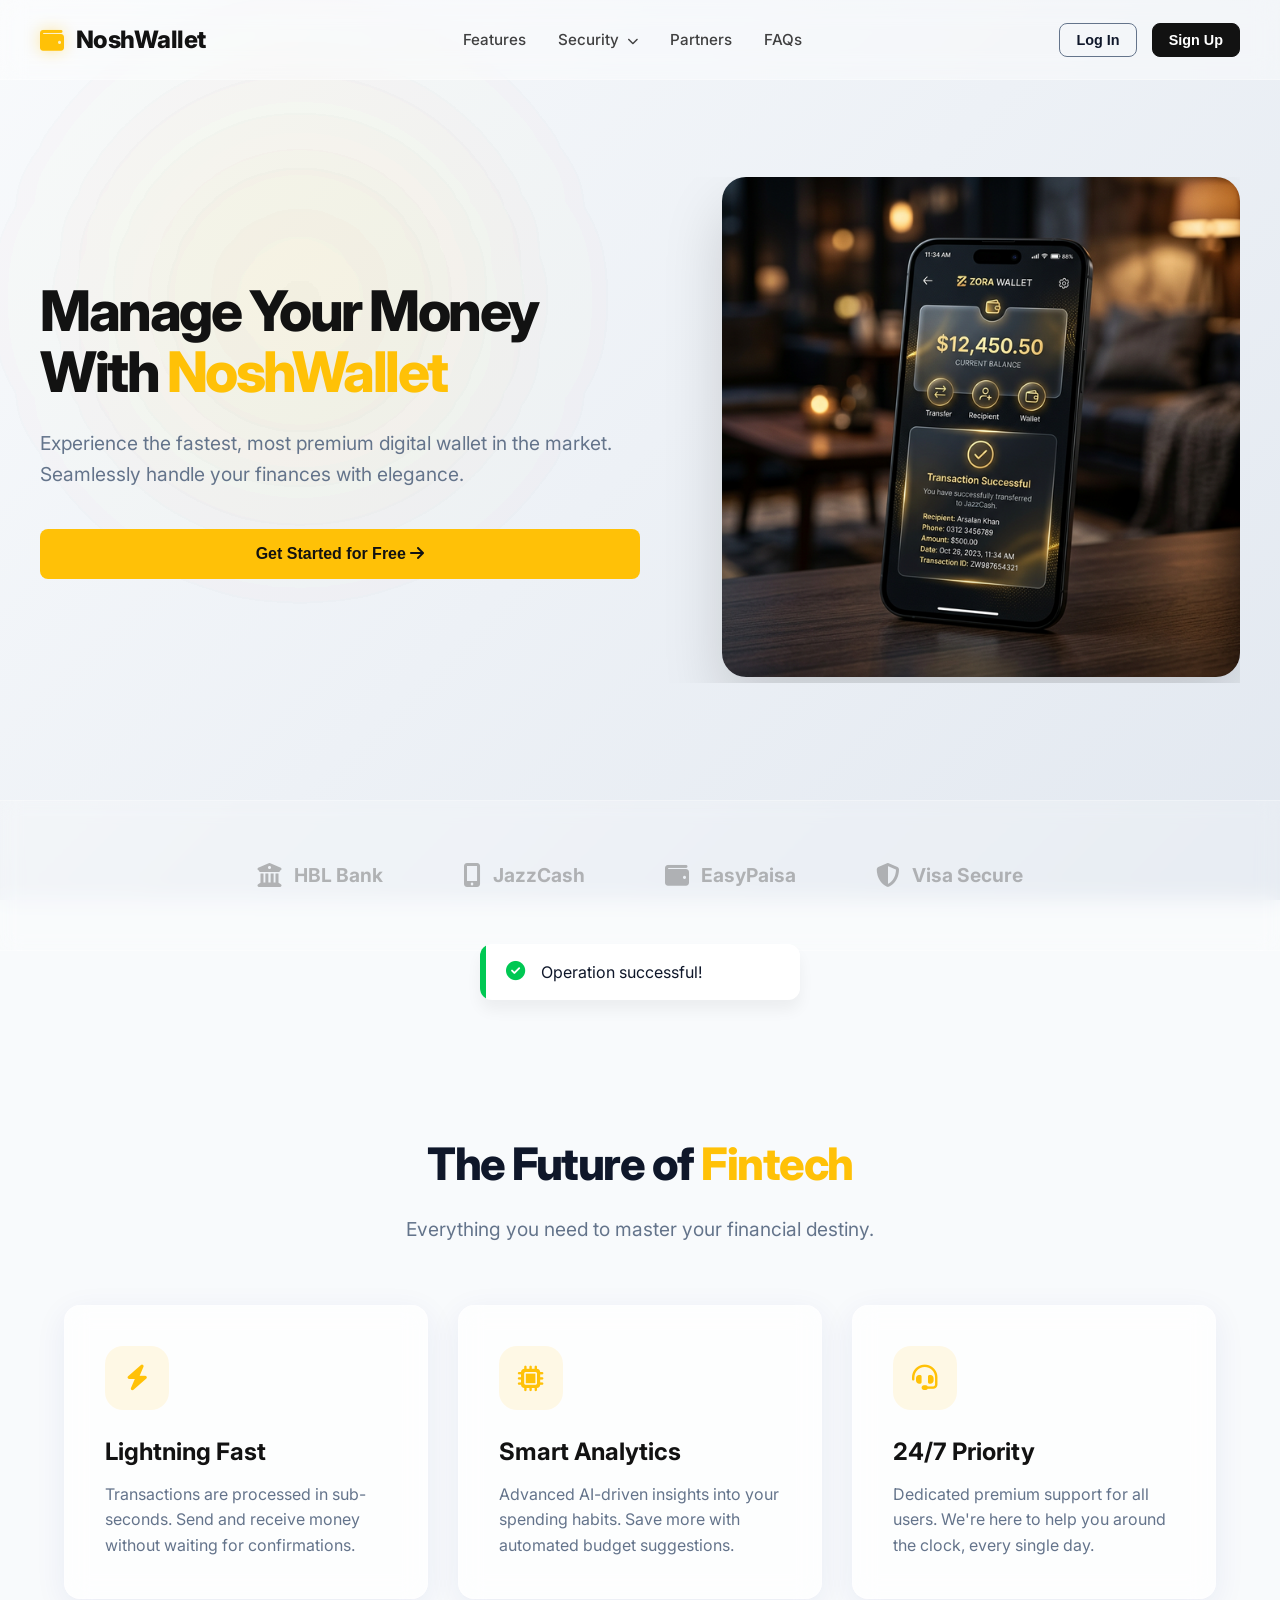
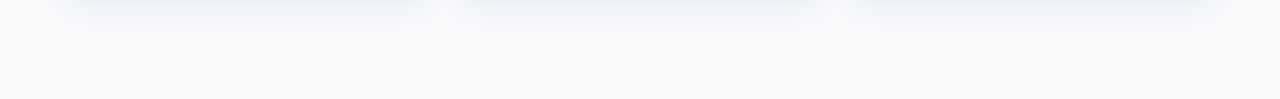
==== commit 98ba2413: "updated" ====
--- a/index.html
+++ b/index.html
@@ -3,7 +3,7 @@
 <head>
     <meta charset="UTF-8">
     <meta name="viewport" content="width=device-width, initial-scale=1.0">
-    <title>NoshVallet - The Premium Digital Wallet</title>
+    <title>NoshWallet - The Premium Digital Wallet</title>
     <link href="https://fonts.googleapis.com/css2?family=Inter:wght@300;400;500;600;700&display=swap" rel="stylesheet">
     <link rel="stylesheet" href="style.css">
     <link rel="stylesheet" href="https://cdnjs.cloudflare.com/ajax/libs/font-awesome/6.4.0/css/all.min.css">
@@ -21,7 +21,7 @@
         <div class="nav-container">
             <div class="logo">
                 <i class="fa-solid fa-wallet"></i>
-                <span>NoshVallet</span>
+                <span>NoshWallet</span>
             </div>
             <ul class="nav-menu">
                 <li><a href="#features" class="nav-link">Features</a></li>
@@ -48,7 +48,7 @@
             <!-- Slide 1: General Welcome -->
             <div class="carousel-slide active" id="slide-1">
                 <div class="hero-content">
-                    <h1 class="hero-title">Manage Your Money <br>With <span class="highlight-yellow">NoshVallet</span></h1>
+                    <h1 class="hero-title">Manage Your Money <br>With <span class="highlight-yellow">NoshWallet</span></h1>
                     <p class="hero-subtitle">Experience the fastest, most premium digital wallet in the market. Seamlessly handle your finances with elegance.</p>
                     <div class="hero-cta">
                         <button class="submit-btn solid-yellow cta-main" onclick="document.getElementById('btn-open-register').click()">Get Started for Free <i class="fa-solid fa-arrow-right"></i></button>
@@ -232,7 +232,7 @@
                     </section>
                     <section class="terms-section">
                         <h3>2. Multi-Factor Authentication (MFA)</h3>
-                        <p>NoshVallet requires MFA for all critical transactions, including withdrawals and large deposits. We support biometric scans, hardware security keys, and time-based one-time passwords (TOTP).</p>
+                        <p>NoshWallet requires MFA for all critical transactions, including withdrawals and large deposits. We support biometric scans, hardware security keys, and time-based one-time passwords (TOTP).</p>
                     </section>
                     <section class="terms-section">
                         <h3>3. Fraud Prevention System</h3>
@@ -240,9 +240,9 @@
                     </section>
                     <section class="terms-section">
                         <h3>4. Zero-Leak Policy</h3>
-                        <p>NoshVallet guarantees that your financial data will never be shared with third parties for marketing purposes. Your trust is our most valuable asset.</p>
-                    </section>
-                    <p class="terms-footer">By using NoshVallet, you agree to these security protocols designed to keep your wealth safe.</p>
+                        <p>NoshWallet guarantees that your financial data will never be shared with third parties for marketing purposes. Your trust is our most valuable asset.</p>
+                    </section>
+                    <p class="terms-footer">By using NoshWallet, you agree to these security protocols designed to keep your wealth safe.</p>
                 </div>
             </div>
         </div>
--- a/style.css
+++ b/style.css
@@ -2357,7 +2357,20 @@
 
     /* Landing Page Mobile */
     .landing-nav {
-        padding: 16px 20px;
+        padding: 16px 10px;
+    }
+
+    .nav-container {
+        padding: 0 15px;
+    }
+
+    .landing-actions {
+        gap: 8px;
+    }
+
+    .header-auth-btn {
+        padding: 8px 16px;
+        font-size: 0.85rem;
     }
 
     .hero-section {
@@ -2411,6 +2424,28 @@
 
     .auth-header .logo {
         font-size: 1.4rem;
+    }
+
+    .landing-nav {
+        padding: 12px 8px;
+    }
+
+    .nav-container {
+        padding: 0 10px;
+    }
+
+    .landing-actions {
+        gap: 5px;
+    }
+
+    .header-auth-btn {
+        padding: 6px 12px;
+        font-size: 0.8rem;
+    }
+
+    .landing-nav .logo {
+        gap: 8px;
+        font-size: 1.2rem;
     }
 }
 
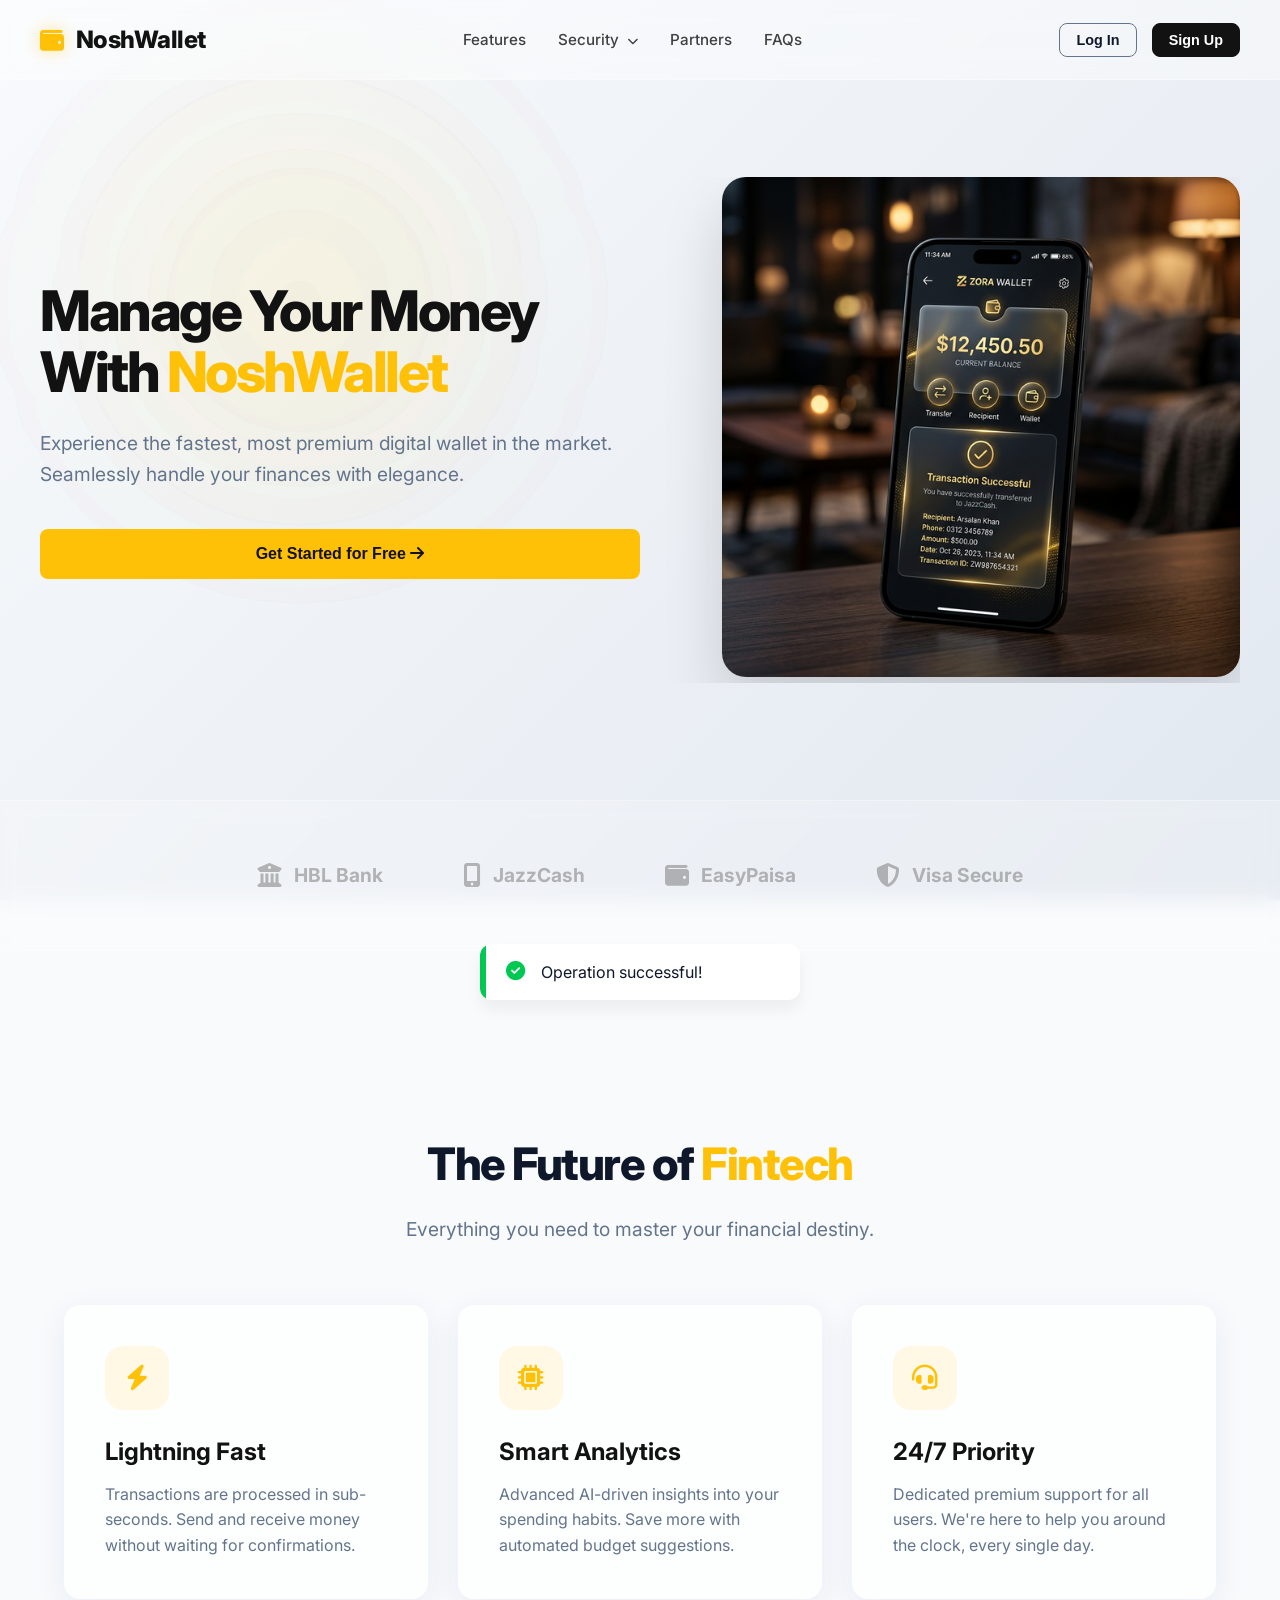
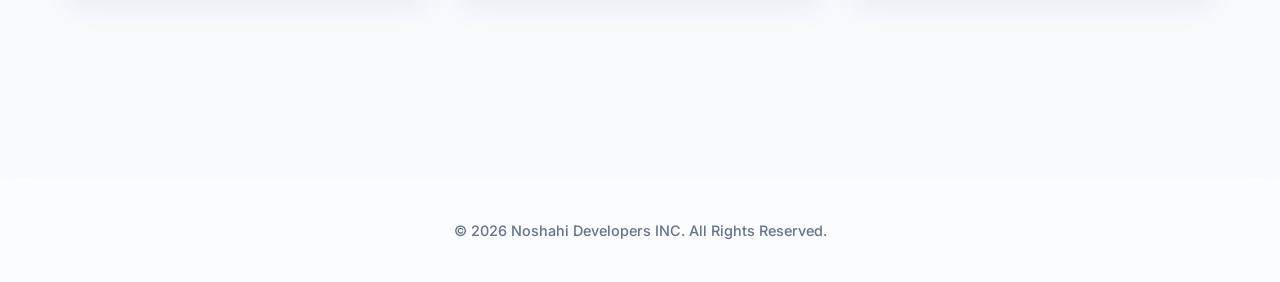
==== commit c6c2dc6c: "updated" ====
--- a/index.html
+++ b/index.html
@@ -160,6 +160,21 @@
                     </div>
                     <button type="submit" class="submit-btn solid-yellow mt-4">Sign In</button>
                 </form>
+
+                <div class="demo-account-box mt-4">
+                    <div class="demo-header">
+                        <i class="fa-solid fa-circle-info"></i>
+                        <span>Demo Account</span>
+                    </div>
+                    <div class="demo-credentials">
+                        <p><strong>Email:</strong> demo@noshwallet.com</p>
+                        <p><strong>Password:</strong> demo1234</p>
+                    </div>
+                    <button id="btn-quick-login" class="quick-login-btn">
+                        Quick Login <i class="fa-solid fa-bolt"></i>
+                    </button>
+                </div>
+
                 <div class="auth-footer mt-4">
                     <p>Don't have an account? <a href="#" id="switch-to-register">Sign up</a></p>
                 </div>
@@ -257,6 +272,12 @@
         </div>
     </div>
 
+    <footer class="landing-footer">
+        <div class="footer-container">
+            <p>&copy; 2026 Noshahi Developers INC. All Rights Reserved.</p>
+        </div>
+    </footer>
+
     <script src="landing.js"></script>
     <script src="auth.js"></script>
 </body>
--- a/style.css
+++ b/style.css
@@ -2527,3 +2527,109 @@
 .security-opt.active .check-icon {
     opacity: 1;
 }
+
+/* --- Demo Account Styles --- */
+.demo-account-box {
+    background: rgba(255, 193, 7, 0.05);
+    border: 1px dashed var(--primary-yellow);
+    border-radius: var(--border-radius-md);
+    padding: 16px;
+    margin-top: 24px;
+    position: relative;
+    overflow: hidden;
+    transition: all 0.3s ease;
+}
+
+.demo-account-box:hover {
+    background: rgba(255, 193, 7, 0.08);
+    transform: translateY(-2px);
+    box-shadow: 0 4px 12px rgba(255, 193, 7, 0.1);
+}
+
+.demo-header {
+    display: flex;
+    align-items: center;
+    gap: 8px;
+    font-size: 0.9rem;
+    font-weight: 700;
+    color: var(--primary-yellow-hover);
+    margin-bottom: 12px;
+}
+
+.demo-header i {
+    font-size: 0.85rem;
+}
+
+.demo-credentials {
+    font-size: 0.85rem;
+    color: var(--text-main);
+    margin-bottom: 16px;
+}
+
+.demo-credentials p {
+    margin-bottom: 4px;
+}
+
+.demo-credentials strong {
+    color: var(--primary-black);
+}
+
+.quick-login-btn {
+    width: 100%;
+    padding: 10px;
+    background: var(--primary-black);
+    color: var(--pure-white);
+    border: none;
+    border-radius: var(--border-radius-sm);
+    font-size: 0.85rem;
+    font-weight: 600;
+    cursor: pointer;
+    display: flex;
+    align-items: center;
+    justify-content: center;
+    gap: 8px;
+    transition: all 0.2s;
+}
+
+.quick-login-btn:hover {
+    background: var(--primary-yellow);
+    color: var(--primary-black);
+}
+
+.quick-login-btn i {
+    font-size: 0.8rem;
+    color: inherit;
+}
+
+/* --- Landing Footer --- */
+.landing-footer {
+    padding: 40px 24px;
+    background: rgba(255, 255, 255, 0.4);
+    backdrop-filter: blur(12px);
+    -webkit-backdrop-filter: blur(12px);
+    border-top: 1px solid var(--glass-border);
+    margin-top: 80px;
+}
+
+.footer-container {
+    max-width: 1200px;
+    margin: 0 auto;
+    text-align: center;
+}
+
+.landing-footer p {
+    font-size: 0.9rem;
+    color: var(--text-muted);
+    font-weight: 500;
+}
+
+/* --- Testing Page Styles --- */
+.testing-page-wrapper {
+    padding: 40px 0;
+    animation: fadeInUp 0.8s ease-out;
+}
+
+.testing-container-centered {
+    max-width: 800px;
+    margin: 0 auto;
+}
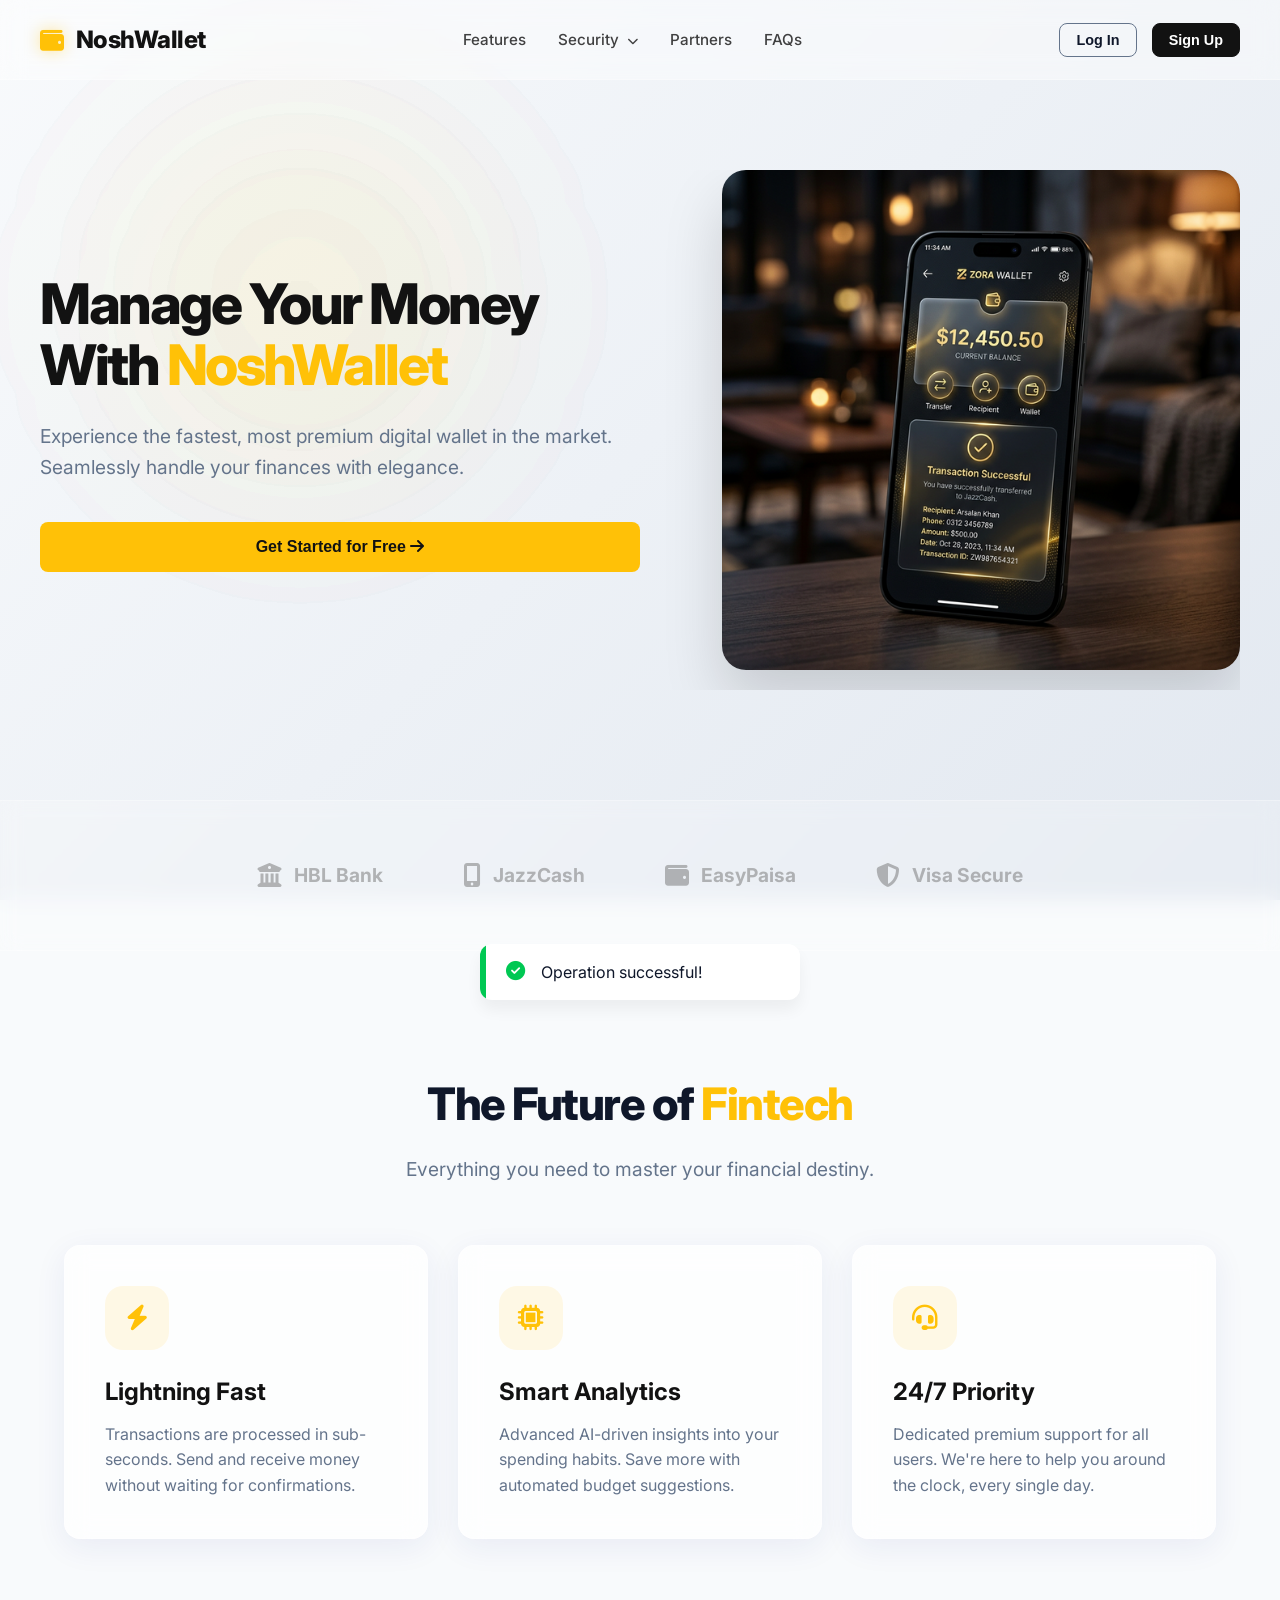
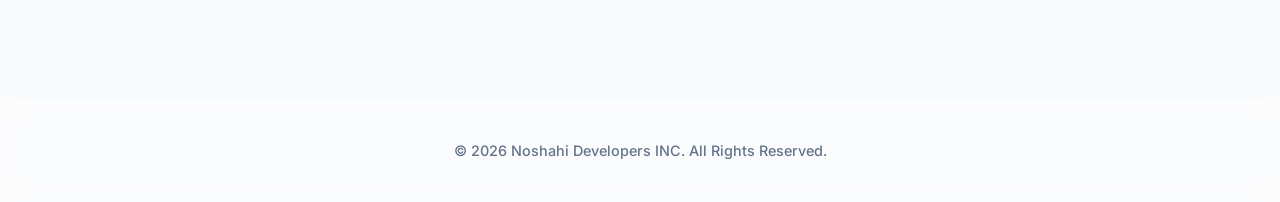
==== commit ad83f51f: "updated" ====
--- a/index.html
+++ b/index.html
@@ -217,6 +217,13 @@
                             <button type="button" class="password-toggle" title="Toggle Password Visibility">
                                 <i class="fa-solid fa-eye-slash"></i>
                             </button>
+                        </div>
+                    </div>
+                    <div class="form-group mb-3">
+                        <label>Phone Number</label>
+                        <div class="input-with-icon">
+                            <i class="fa-solid fa-phone"></i>
+                            <input type="tel" id="reg-phone" placeholder="e.g. 0300 1234567" required autocomplete="tel">
                         </div>
                     </div>
                     <button type="submit" class="submit-btn solid-yellow">Create Account</button>
@@ -280,5 +287,34 @@
 
     <script src="landing.js"></script>
     <script src="auth.js"></script>
+    <!-- OTP Verification Modal -->
+    <div id="otp-modal" class="modal">
+        <div class="modal-content auth-modal">
+            <div class="modal-header">
+                <button class="close-btn absolute-right"><i class="fa-solid fa-xmark"></i></button>
+                <div class="logo justify-center mb-2">
+                    <i class="fa-solid fa-shield-halved"></i>
+                </div>
+                <h2>Security Verification</h2>
+                <p class="text-sm text-muted" id="otp-message">Check your device for a 6-digit code</p>
+            </div>
+            <div class="modal-body pb-0">
+                <form id="otp-form">
+                    <div class="form-group">
+                        <label>Verification Code</label>
+                        <div class="input-with-icon">
+                            <i class="fa-solid fa-key"></i>
+                            <input type="text" id="otp-input" placeholder="Enter 6-digit code" required maxlength="6" pattern="\d{6}">
+                        </div>
+                        <span class="form-help text-center block mt-2">Simulation code: <strong class="highlight-yellow">123456</strong></span>
+                    </div>
+                    <button type="submit" class="submit-btn solid-yellow mt-4">Verify & Sign In</button>
+                </form>
+                <div class="auth-footer mt-4">
+                    <p>Didn't receive code? <a href="#" id="resend-otp">Resend</a></p>
+                </div>
+            </div>
+        </div>
+    </div>
 </body>
 </html>
--- a/style.css
+++ b/style.css
@@ -302,23 +302,33 @@
     max-width: 1200px;
     margin: 0 auto;
     position: relative;
-    overflow: hidden; /* Double protection */
+    min-height: 520px; /* Locks the height so slides never shift the page */
+    overflow: hidden;
 }
 
 .carousel-slide {
-    display: none;
-    animation: fadeReveal 0.8s ease-out forwards;
+    position: absolute;
+    top: 0;
+    left: 0;
+    width: 100%;
+    display: grid;
     grid-template-columns: 1.2fr 1fr;
     gap: 60px;
     align-items: center;
+    opacity: 0;
+    pointer-events: none;
+    transition: opacity 0.7s ease;
 }
 
 .carousel-slide.active {
-    display: grid;
+    position: relative; /* Takes up space in the container */
+    opacity: 1;
+    pointer-events: auto;
+    animation: fadeReveal 0.7s ease-out forwards;
 }
 
 @keyframes fadeReveal {
-    from { opacity: 0; transform: translateY(20px); }
+    from { opacity: 0; transform: translateY(12px); }
     to { opacity: 1; transform: translateY(0); }
 }
 
@@ -425,7 +435,7 @@
 
 /* --- Feature Grid --- */
 .features-grid-section {
-    padding: 100px 24px;
+    padding: 40px 24px 80px;
     max-width: 1200px;
     margin: 0 auto;
 }
@@ -1108,7 +1118,7 @@
     width: 100%;
     height: 100%;
     background-color: rgba(0,0,0,0.6);
-    z-index: 2000; /* Above landing-nav */
+    z-index: 2000;
     align-items: center;
     justify-content: center;
     backdrop-filter: blur(4px);
@@ -1156,26 +1166,26 @@
 .close-btn:hover { color: var(--danger); }
 
 .modal-body {
-    padding: 24px;
+    padding: 16px 20px;
 }
 
 .form-group {
-    margin-bottom: 20px;
+    margin-bottom: 10px;
 }
 
 .form-group label {
     display: block;
-    margin-bottom: 8px;
+    margin-bottom: 5px;
     font-weight: 500;
-    font-size: 0.9rem;
+    font-size: 0.85rem;
 }
 
 .form-group input {
     width: 100%;
-    padding: 14px 16px;
+    padding: 11px 14px;
     border: 1px solid var(--gray-mid);
     border-radius: var(--border-radius-sm);
-    font-size: 1rem;
+    font-size: 0.95rem;
     font-family: inherit;
 }
 
@@ -1467,9 +1477,9 @@
 
 /* --- Auth Modals Specific Overrides --- */
 .auth-modal {
-    max-width: 420px;
-    padding: 15px;
-    margin: 20px auto;
+    max-width: 400px;
+    padding: 0;
+    margin: 0 auto;
 }
 
 .auth-modal .modal-header {
@@ -1479,21 +1489,66 @@
     justify-content: center;
     text-align: center;
     border-bottom: none;
-    padding: 30px 24px 10px;
-    gap: 15px;
+    padding: 16px 20px 4px;
+    gap: 4px;
     position: relative;
 }
 
+.auth-modal .modal-header h2 {
+    font-size: 1.25rem;
+    margin: 0;
+}
+
+.auth-modal .modal-header p {
+    font-size: 0.82rem;
+    margin: 0;
+}
+
 .auth-modal .modal-header .logo {
-    margin: 0 auto 5px;
+    width: 36px;
+    height: 36px;
+    font-size: 1rem;
+    margin: 0 auto;
     justify-content: center;
 }
 
 .absolute-right {
     position: absolute;
-    right: 24px;
-    top: 24px;
-}
+    right: 20px;
+    top: 16px;
+}
+
+/* Compact spacing inside auth modals only */
+.auth-modal .modal-body {
+    padding: 12px 20px 16px;
+}
+
+.auth-modal .submit-btn.mt-4,
+.auth-modal button.mt-4 {
+    margin-top: 12px !important;
+}
+
+.auth-modal .mt-4 {
+    margin-top: 10px !important;
+}
+
+.auth-modal .auth-footer {
+    margin-top: 8px !important;
+    padding-bottom: 4px;
+}
+
+.auth-modal .auth-footer p {
+    font-size: 0.83rem;
+}
+
+.auth-modal .demo-account-box.mt-4 {
+    margin-top: 10px !important;
+}
+
+.auth-modal .form-group.mb-3 {
+    margin-bottom: 8px !important;
+}
+
 
 /* --- Terms Modal Styles --- */
 .terms-modal {
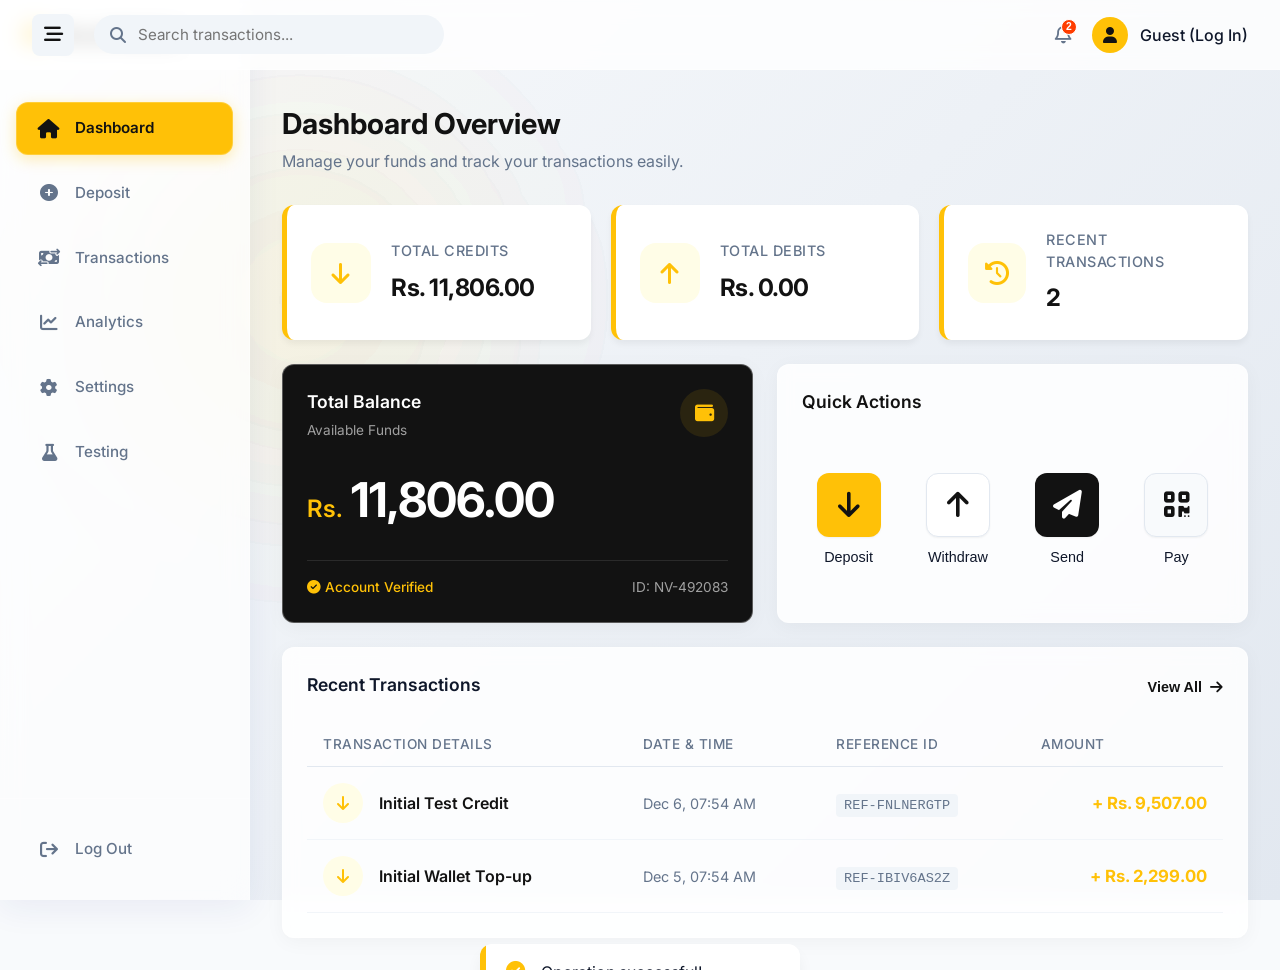
==== commit 4f53df6a: "all update correct" ====
--- a/index.html
+++ b/index.html
@@ -1,14 +1,494 @@
 <!DOCTYPE html>
 <html lang="en">
+
 <head>
     <meta charset="UTF-8">
     <meta name="viewport" content="width=device-width, initial-scale=1.0">
-    <title>NoshWallet - The Premium Digital Wallet</title>
-    <link href="https://fonts.googleapis.com/css2?family=Inter:wght@300;400;500;600;700&display=swap" rel="stylesheet">
+    <title>NoshWallet - Dashboard</title>
+    <link href="https://fonts.googleapis.com/css2?family=Inter:wght@300;400;500;600;700&family=JetBrains+Mono:wght@500&display=swap" rel="stylesheet">
     <link rel="stylesheet" href="style.css">
     <link rel="stylesheet" href="https://cdnjs.cloudflare.com/ajax/libs/font-awesome/6.4.0/css/all.min.css">
+    <style>
+        /* --- Multi-Step P2P MODAL CSS (DIRECT INJECTION) --- */
+        #p2p-deposit-modal .modal-content {
+            max-width: 850px !important;
+            width: 95% !important;
+            background: #ffffff !important;
+            color: #1e293b !important;
+        }
+
+        .p2p-stepper-card {
+            background: #f8fafc;
+            border-bottom: 1px solid #e2e8f0;
+            padding: 35px 20px;
+        }
+
+        .p2p-stepper {
+            display: flex;
+            justify-content: space-between;
+            align-items: flex-start;
+            max-width: 600px;
+            margin: 0 auto;
+            position: relative;
+        }
+
+        .p2p-step-item {
+            flex: 1;
+            position: relative;
+            display: flex;
+            flex-direction: column;
+            align-items: center;
+            z-index: 1;
+        }
+
+        .p2p-step-circle {
+            width: 42px;
+            height: 42px;
+            border-radius: 50%;
+            background: #f1f5f9;
+            border: 2px solid #e2e8f0;
+            display: flex;
+            align-items: center;
+            justify-content: center;
+            font-weight: 800;
+            font-size: 1.1rem;
+            color: #64748b;
+            transition: all 0.4s cubic-bezier(0.175, 0.885, 0.32, 1.275);
+            margin-bottom: 12px;
+        }
+
+        .p2p-step-item.active .p2p-step-circle {
+            background: #FFC107;
+            border-color: #FFC107;
+            color: #1e293b;
+            box-shadow: 0 0 25px rgba(255, 193, 7, 0.4);
+            transform: scale(1.15);
+        }
+
+        .p2p-step-item.completed .p2p-step-circle {
+            background: #FFC107;
+            border-color: #FFC107;
+            color: #1e293b;
+        }
+
+        .p2p-step-label {
+            font-size: 0.75rem;
+            font-weight: 700;
+            color: #64748b;
+            text-transform: uppercase;
+            letter-spacing: 0.8px;
+        }
+
+        .p2p-step-item.active .p2p-step-label { color: #FFC107; }
+        .p2p-step-item.completed .p2p-step-label { color: #FFC107; }
+
+        .p2p-step-line {
+            position: absolute;
+            top: 21px;
+            left: 50%;
+            width: 100%;
+            height: 2px;
+            background: #e2e8f0;
+            z-index: -1;
+        }
+
+        .p2p-step-item:last-child .p2p-step-line {
+            display: none;
+        }
+
+        .p2p-info-card {
+            padding: 20px;
+            border-radius: 16px;
+            margin-bottom: 24px;
+            border-left: 4px solid;
+            background: #f8fafc;
+            color: #1e293b;
+        }
+
+        .p2p-info-card.success { border-color: #FFC107; background: rgba(255, 193, 7, 0.05); }
+        .p2p-info-card.warning { border-color: #f59e0b; background: rgba(245, 158, 11, 0.05); }
+
+        .p2p-region-section { margin-bottom: 40px; }
+
+        .p2p-region-title {
+            font-size: 0.95rem;
+            font-weight: 900;
+            color: #64748b;
+            margin-bottom: 20px;
+            text-transform: uppercase;
+            letter-spacing: 1.5px;
+            display: flex;
+            align-items: center;
+            gap: 12px;
+        }
+
+        .p2p-region-title::after {
+            content: '';
+            flex: 1;
+            height: 1px;
+            background: #e2e8f0;
+        }
+
+        .p2p-accounts-grid {
+            display: grid;
+            grid-template-columns: repeat(auto-fill, minmax(260px, 1fr));
+            gap: 20px;
+        }
+
+        .p2p-account-card {
+            background: #f8fafc;
+            border: 1px solid #e2e8f0;
+            border-radius: 20px;
+            padding: 22px;
+            cursor: pointer;
+            transition: all 0.3s ease;
+        }
+
+        .p2p-account-card:hover {
+            background: rgba(255, 255, 255, 0.05);
+            border-color: #FFC107;
+            transform: translateY(-4px);
+            box-shadow: 0 15px 35px rgba(0,0,0,0.3);
+        }
+
+        .p2p-account-header {
+            display: flex;
+            justify-content: space-between;
+            align-items: center;
+            margin-bottom: 18px;
+        }
+
+        .p2p-flag-img {
+            width: 44px;
+            height: 30px;
+            border-radius: 6px;
+            object-fit: cover;
+            box-shadow: 0 4px 10px rgba(0,0,0,0.4);
+        }
+
+        .p2p-country-name {
+            font-weight: 800;
+            font-size: 1rem;
+            color: #1e293b;
+        }
+
+        .p2p-account-number {
+            font-size: 0.8rem;
+            color: #64748b;
+        }
+
+        .p2p-verified-badge {
+            display: flex;
+            align-items: center;
+            gap: 8px;
+            font-size: 0.75rem;
+            color: #FFC107;
+            font-weight: 800;
+            padding-top: 15px;
+            border-top: 1px solid #f1f5f9;
+        }
+
+        .p2p-chevron { color: #64748b; font-size: 1.3rem; }
+
+        /* --- P2P Step 2 Refinements --- */
+        .p2p-bank-details-modal {
+            background: #ffffff;
+            border-radius: 20px;
+            overflow: hidden;
+            animation: fadeInP2P 0.4s ease-out;
+        }
+
+        .p2p-modal-header-section {
+            display: flex;
+            align-items: center;
+            gap: 20px;
+            padding: 24px;
+            background: #f8fafc;
+            border-bottom: 1px solid #e2e8f0;
+        }
+
+        .p2p-flag-large {
+            width: 70px;
+            height: 48px;
+            border-radius: 8px;
+            object-fit: cover;
+            box-shadow: 0 8px 20px rgba(0,0,0,0.4);
+        }
+
+        .p2p-verified-badge-small {
+            display: inline-flex;
+            align-items: center;
+            gap: 5px;
+            font-size: 0.7rem;
+            color: #FFC107;
+            font-weight: 700;
+            background: rgba(255, 193, 7, 0.1);
+            padding: 4px 10px;
+            border-radius: 20px;
+            margin-top: 5px;
+        }
+
+        .p2p-alert-info {
+            background: rgba(255, 193, 7, 0.05);
+            border-radius: 14px;
+            padding: 18px;
+            margin: 20px;
+            font-size: 0.85rem;
+            color: #cbd5e1;
+            line-height: 1.6;
+            border: 1px dashed rgba(255, 193, 7, 0.2);
+        }
+
+        .p2p-bank-details-grid {
+            display: grid;
+            grid-template-columns: repeat(2, 1fr);
+            gap: 20px;
+            padding: 0 20px 20px;
+        }
+
+        .p2p-detail-item {
+            display: flex;
+            flex-direction: column;
+            gap: 6px;
+        }
+
+        .p2p-detail-item.full-width { grid-column: span 2; }
+
+        .p2p-detail-item h6 {
+            font-size: 0.7rem;
+            color: #64748b;
+            text-transform: uppercase;
+            letter-spacing: 1px;
+            margin: 0 0 5px 0;
+            font-weight: 800;
+        }
+
+        .p2p-input-wrapper {
+            position: relative;
+            display: flex;
+            align-items: center;
+        }
+
+        .p2p-readonly-input {
+            width: 100%;
+            background: #f1f5f9;
+            border: 1px solid #e2e8f0;
+            border-radius: 8px;
+            padding: 10px 35px 10px 12px;
+            color: #1e293b;
+            font-family: inherit;
+            font-size: 0.9rem;
+            font-weight: 600;
+            cursor: pointer;
+            transition: all 0.3s;
+        }
+
+        .p2p-readonly-input:hover {
+            background: rgba(255, 193, 7, 0.05);
+            border-color: rgba(255, 193, 7, 0.2);
+        }
+
+        .p2p-copy-icon {
+            position: absolute;
+            right: 12px;
+            font-size: 0.85rem;
+            color: #64748b;
+            pointer-events: none;
+            transition: color 0.3s;
+        }
+
+        .p2p-readonly-input:hover + .p2p-copy-icon {
+            color: #FFC107;
+        }
+
+        .p2p-payment-form {
+            padding: 24px;
+            background: rgba(255, 255, 255, 0.02);
+            border-top: 1px solid rgba(255, 255, 255, 0.05);
+        }
+
+        .p2p-checkbox-group {
+            display: flex;
+            align-items: center;
+            gap: 12px;
+            margin-bottom: 25px;
+            cursor: pointer;
+        }
+
+        .p2p-checkbox-group label {
+            font-size: 0.85rem;
+            color: #94a3b8;
+            cursor: pointer;
+            line-height: 1.4;
+        }
+
+        .p2p-checkbox-group input[type="checkbox"] {
+            width: 18px;
+            height: 18px;
+            accent-color: #FFC107;
+        }
+
+        .p2p-btn-3d {
+            background: #FFC107;
+            color: #ffffff;
+            padding: 16px 24px;
+            border-radius: 14px;
+            font-weight: 800;
+            border: none;
+            box-shadow: 0 6px 0 #d9a406;
+            transition: all 0.2s cubic-bezier(0.175, 0.885, 0.32, 1.275);
+            text-transform: uppercase;
+            letter-spacing: 1.5px;
+            cursor: pointer;
+            text-shadow: 0 1px 2px rgba(0,0,0,0.2);
+        }
+
+        .p2p-btn-3d:hover {
+            transform: translateY(-2px);
+            box-shadow: 0 8px 0 #d9a406;
+            background: #ffc824;
+        }
+
+        .p2p-btn-3d:active {
+            transform: translateY(4px);
+            box-shadow: 0 2px 0 #d9a406;
+        }
+
+        .p2p-btn-3d:disabled {
+            background: #e2e8f0;
+            color: #94a3b8;
+            box-shadow: 0 6px 0 #cbd5e1;
+            cursor: not-allowed;
+            transform: none !important;
+            text-shadow: none;
+        }
+
+        .p2p-btn-secondary {
+            background: #475569;
+            color: #ffffff;
+            padding: 16px 24px;
+            border-radius: 14px;
+            font-weight: 800;
+            border: none;
+            transition: all 0.2s;
+            text-transform: uppercase;
+            letter-spacing: 1px;
+            cursor: pointer;
+        }
+
+        .p2p-btn-secondary:hover { 
+            background: #334155; 
+            transform: translateY(-2px);
+            box-shadow: 0 4px 12px rgba(0,0,0,0.1);
+        }
+
+        /* --- Multi-Step Stepper (Generic) --- */
+        .modal-stepper-card {
+            background: #f1f5f9;
+            border-bottom: 2px solid #e2e8f0;
+            padding: 25px 30px;
+        }
+
+        .modal-stepper {
+            display: flex;
+            justify-content: space-between;
+            position: relative;
+            max-width: 500px;
+            margin: 0 auto;
+        }
+
+        .modal-step-item {
+            flex: 1;
+            display: flex;
+            flex-direction: column;
+            align-items: center;
+            position: relative;
+            z-index: 1;
+        }
+
+        .modal-step-circle {
+            width: 32px;
+            height: 32px;
+            border-radius: 50%;
+            background: #e2e8f0;
+            border: 2px solid #cbd5e1;
+            display: flex;
+            align-items: center;
+            justify-content: center;
+            font-weight: 800;
+            font-size: 0.9rem;
+            color: #64748b;
+            transition: all 0.3s;
+            margin-bottom: 8px;
+        }
+
+        .modal-step-item.active .modal-step-circle {
+            background: #FFC107;
+            border-color: #FFC107;
+            color: #1e293b;
+            box-shadow: 0 0 15px rgba(255, 193, 7, 0.4);
+            transform: scale(1.1);
+        }
+
+        .modal-step-item.completed .modal-step-circle {
+            background: #22c55e;
+            border-color: #22c55e;
+            color: white;
+        }
+
+        .modal-step-label {
+            font-size: 0.75rem;
+            font-weight: 800;
+            color: #94a3b8;
+            text-transform: uppercase;
+            letter-spacing: 0.5px;
+        }
+
+        .modal-step-item.active .modal-step-label { color: #1e293b; }
+
+        .modal-step-line {
+            position: absolute;
+            top: 16px;
+            left: 50%;
+            width: 100%;
+            height: 2px;
+            background: #e2e8f0;
+            z-index: -1;
+        }
+
+        .modal-step-item:last-child .modal-step-line { display: none; }
+
+        /* --- Details Grid Refinements --- */
+        .modal-details-grid {
+            display: flex;
+            flex-direction: column;
+            gap: 12px;
+            padding: 20px;
+            background: #f8fafc;
+            border-radius: 16px;
+            border: 1px solid #e2e8f0;
+            margin-bottom: 25px;
+        }
+
+        .modal-detail-row {
+            display: flex;
+            justify-content: space-between;
+            align-items: center;
+            padding-bottom: 10px;
+            border-bottom: 1px solid #f1f5f9;
+        }
+
+        .modal-detail-row:last-child { border-bottom: none; }
+
+        .modal-detail-label { font-weight: 700; color: #64748b; font-size: 0.85rem; }
+        .modal-detail-value { font-weight: 800; color: #1e293b; font-size: 0.9rem; }
+        .modal-detail-total { font-size: 1.1rem; color: #1e293b; font-weight: 900; }
+        
+        .hidden-step { display: none !important; }
+    </style>
 </head>
-<body class="landing-page">
+
+<body>
 
     <div class="bg-mesh-container">
         <div class="glow-blob glow-1"></div>
@@ -16,305 +496,1534 @@
         <div class="glow-blob glow-3"></div>
     </div>
 
-    <!-- Landing Navigation -->
-    <nav class="landing-nav">
-        <div class="nav-container">
-            <div class="logo">
-                <i class="fa-solid fa-wallet"></i>
-                <span>NoshWallet</span>
+    <div class="dashboard-layout">
+        <!-- Sidebar Navigation -->
+        <aside class="sidebar">
+            <div class="sidebar-header">
+                <div class="logo">
+                    <i class="fa-solid fa-wallet"></i>
+                    <span>NoshWallet</span>
+                </div>
             </div>
-            <ul class="nav-menu">
-                <li><a href="#features" class="nav-link">Features</a></li>
-                <li class="nav-dropdown">
-                    <a href="#security" class="nav-link">Security <i class="fa-solid fa-chevron-down"></i></a>
-                    <ul class="dropdown-menu">
-                        <li><a href="#security" class="dropdown-link" id="link-security-overview">Security Overview</a></li>
-                        <li><a href="#" class="dropdown-link" id="link-security-terms">Terms & Conditions</a></li>
-                    </ul>
-                </li>
-                <li><a href="#partners" class="nav-link">Partners</a></li>
-                <li><a href="#faq" class="nav-link">FAQs</a></li>
-            </ul>
-            <div class="landing-actions" id="auth-actions-container">
-                <button class="header-auth-btn btn-outline" id="btn-open-login">Log In</button>
-                <button class="header-auth-btn btn-solid" id="btn-open-register">Sign Up</button>
+            <nav class="sidebar-nav">
+                <a href="#" class="nav-item active" id="nav-dashboard">
+                    <i class="fa-solid fa-house"></i>
+                    <span>Dashboard</span>
+                </a>
+                <a href="#" class="nav-item" id="nav-deposit">
+                    <i class="fa-solid fa-plus-circle"></i>
+                    <span>Deposit</span>
+                </a>
+                <a href="#" class="nav-item" id="nav-transactions">
+                    <i class="fa-solid fa-money-bill-transfer"></i>
+                    <span>Transactions</span>
+                </a>
+                <a href="#" class="nav-item" id="nav-analytics">
+                    <i class="fa-solid fa-chart-line"></i>
+                    <span>Analytics</span>
+                </a>
+                <a href="#" class="nav-item" id="nav-settings">
+                    <i class="fa-solid fa-gear"></i>
+                    <span>Settings</span>
+                </a>
+                <a href="#" class="nav-item" id="nav-testing">
+                    <i class="fa-solid fa-flask"></i>
+                    <span>Testing</span>
+                </a>
+            </nav>
+            <div class="sidebar-footer">
+                <a href="#" class="nav-item logout">
+                    <i class="fa-solid fa-arrow-right-from-bracket"></i>
+                    <span>Log Out</span>
+                </a>
+            </div>
+        </aside>
+
+        <!-- Sidebar Backdrop for Mobile -->
+        <div class="sidebar-backdrop" id="sidebar-backdrop"></div>
+
+        <!-- Main Content Area -->
+        <div class="main-wrapper">
+            <!-- Top Header -->
+            <header class="top-header">
+                <div class="header-left">
+                    <button class="menu-toggle-btn" id="menu-toggle">
+                        <i class="fa-solid fa-bars-staggered"></i>
+                    </button>
+                    <div class="search-bar">
+                        <i class="fa-solid fa-magnifying-glass"></i>
+                        <input type="text" id="global-search" placeholder="Search transactions...">
+                    </div>
+                </div>
+                <div class="header-actions" id="auth-actions-container">
+                    <div class="notification-wrapper">
+                        <button class="icon-btn" id="notif-bell">
+                            <i class="fa-regular fa-bell"></i>
+                            <span class="badge" id="notif-badge">0</span>
+                        </button>
+                        <div class="notification-panel" id="notif-panel">
+                            <div class="notif-header">
+                                <h3>Notifications</h3>
+                                <span class="mark-read" id="mark-all-read">Mark all as read</span>
+                            </div>
+                            <div class="notif-list" id="notif-list">
+                                <!-- Notifications populated by JS -->
+                            </div>
+                        </div>
+                    </div>
+                </div>
+            </header>
+
+            <!-- Dashboard Content -->
+            <main class="dashboard-content view-section" id="view-dashboard">
+                <div class="page-title">
+                    <h1>Dashboard Overview</h1>
+                    <p>Manage your funds and track your transactions easily.</p>
+                </div>
+
+                <!-- Summary Stats Grid -->
+                <div class="summary-row mb-4">
+                    <div class="summary-card credit">
+                        <div class="s-icon"><i class="fa-solid fa-arrow-down"></i></div>
+                        <div class="s-info">
+                            <span class="s-label">Total Credits</span>
+                            <h3 id="stat-total-credits">Rs. 0.00</h3>
+                        </div>
+                    </div>
+                    <div class="summary-card debit">
+                        <div class="s-icon"><i class="fa-solid fa-arrow-up"></i></div>
+                        <div class="s-info">
+                            <span class="s-label">Total Debits</span>
+                            <h3 id="stat-total-debits">Rs. 0.00</h3>
+                        </div>
+                    </div>
+                    <div class="summary-card recent">
+                        <div class="s-icon"><i class="fa-solid fa-clock-rotate-left"></i></div>
+                        <div class="s-info">
+                            <span class="s-label">Recent Transactions</span>
+                            <h3 id="stat-recent-count">0</h3>
+                        </div>
+                    </div>
+                </div>
+
+                <div class="top-widgets">
+                    <!-- Balance Card -->
+                    <div class="widget-card balance-card">
+                        <div class="card-top">
+                            <div>
+                                <h3 class="card-title">Total Balance</h3>
+                                <p class="card-subtitle">Available Funds</p>
+                            </div>
+                            <div class="card-icon"><i class="fa-solid fa-wallet"></i></div>
+                        </div>
+                        <div class="balance-amount-display">
+                            <span class="currency">Rs.</span>
+                            <h1 id="total-balance">0.00</h1>
+                        </div>
+                        <div class="card-bottom">
+                            <span class="status"><i class="fa-solid fa-circle-check"></i> Account Verified</span>
+                            <span class="wallet-id">ID: NV-492083</span>
+                        </div>
+                    </div>
+
+                    <!-- Actions Card -->
+                    <div class="widget-card actions-card">
+                        <h3 class="card-title">Quick Actions</h3>
+                        <div class="action-grid">
+                            <button class="action-btn" id="btn-deposit">
+                                <div class="action-icon yellow"><i class="fa-solid fa-arrow-down"></i></div>
+                                <span>Deposit</span>
+                            </button>
+                            <button class="action-btn" id="btn-withdraw">
+                                <div class="action-icon white"><i class="fa-solid fa-arrow-up"></i></div>
+                                <span>Withdraw</span>
+                            </button>
+                            <button class="action-btn" id="btn-send">
+                                <div class="action-icon black"><i class="fa-solid fa-paper-plane"></i></div>
+                                <span>Send</span>
+                            </button>
+                            <button class="action-btn" id="btn-pay">
+                                <div class="action-icon gray"><i class="fa-solid fa-qrcode"></i></div>
+                                <span>Pay</span>
+                            </button>
+                            </button>
+                        </div>
+                    </div>
+                </div>
+
+                <!-- Transactions Area -->
+                <div class="bottom-widgets">
+                    <div class="widget-card transactions-widget">
+                        <div class="widget-header">
+                            <h3 class="card-title">Recent Transactions</h3>
+                            <button class="btn-text">View All <i class="fa-solid fa-arrow-right"></i></button>
+                        </div>
+                        <div class="table-container">
+                            <table class="transactions-table">
+                                <thead>
+                                    <tr>
+                                        <th>Transaction Details</th>
+                                        <th>Date & Time</th>
+                                        <th>Reference ID</th>
+                                        <th class="text-right">Amount</th>
+                                    </tr>
+                                </thead>
+                                <tbody id="transactions-container">
+                                    <!-- Populated by JS -->
+                                </tbody>
+                            </table>
+                        </div>
+                    </div>
+                </div>
+            </main>
+
+            <!-- Transactions View -->
+            <main class="dashboard-content view-section hidden" id="view-transactions">
+                <div class="page-title with-back">
+                    <button class="content-back-btn" title="Back to Dashboard"><i
+                            class="fa-solid fa-arrow-left"></i></button>
+                    <div>
+                        <h1>Transaction History</h1>
+                        <p>A full record of all your wallet activities.</p>
+                    </div>
+                </div>
+                <div class="widget-card full-transactions">
+                    <div class="table-controls mb-4">
+                        <input type="text" id="tx-search" placeholder="Search by title or ID..."
+                            class="search-input-alt">
+                        <div class="custom-dropdown" id="tx-filter-dropdown" style="width: 180px;">
+                            <div class="dropdown-trigger">
+                                <span class="selected-text" id="tx-filter-selected">All Types</span>
+                                <i class="fa-solid fa-chevron-down"></i>
+                            </div>
+                            <div class="dropdown-menu">
+                                <div class="dropdown-item active" data-value="all">All Types</div>
+                                <div class="dropdown-item" data-value="deposit">Deposits</div>
+                                <div class="dropdown-item" data-value="withdraw">Withdrawals</div>
+                                <div class="dropdown-item" data-value="send">Send</div>
+                                <div class="dropdown-item" data-value="pay">Pay</div>
+                            </div>
+                            <input type="hidden" id="tx-filter-value" value="all">
+                        </div>
+                    </div>
+                    <div class="table-container">
+                        <table class="transactions-table">
+                            <thead>
+                                <tr>
+                                    <th>Title</th>
+                                    <th>Date</th>
+                                    <th>Ref ID</th>
+                                    <th class="text-right">Amount</th>
+                                </tr>
+                            </thead>
+                            <tbody id="full-transactions-container">
+                                <!-- Populated by JS -->
+                            </tbody>
+                        </table>
+                    </div>
+                </div>
+            </main>
+
+            <!-- Analytics View -->
+            <main class="dashboard-content view-section hidden" id="view-analytics">
+                <div class="page-title with-back">
+                    <button class="content-back-btn" title="Back to Dashboard"><i
+                            class="fa-solid fa-arrow-left"></i></button>
+                    <div>
+                        <h1>Spending Analytics</h1>
+                        <p>Understand your income and expenses visually.</p>
+                    </div>
+                </div>
+                <div class="analytics-grid">
+                    <div class="widget-card chart-card">
+                        <h3 class="card-title">Monthly Flow</h3>
+                        <div class="chart-container-dummy">
+                            <div class="bar-chart">
+                                <div class="bar-set">
+                                    <div class="bar pos" style="height: 60%"></div>
+                                    <div class="bar neg" style="height: 40%"></div><span>Jan</span>
+                                </div>
+                                <div class="bar-set">
+                                    <div class="bar pos" style="height: 80%"></div>
+                                    <div class="bar neg" style="height: 30%"></div><span>Feb</span>
+                                </div>
+                                <div class="bar-set">
+                                    <div class="bar pos" style="height: 45%"></div>
+                                    <div class="bar neg" style="height: 70%"></div><span>Mar</span>
+                                </div>
+                            </div>
+                        </div>
+                    </div>
+                    <div class="widget-card stats-summary-card">
+                        <h3 class="card-title">Summary</h3>
+                        <div class="mini-stats">
+                            <div class="m-stat">
+                                <span class="label">Total Income</span>
+                                <span class="value positive" id="total-income-val">Rs. 0.00</span>
+                            </div>
+                            <div class="m-stat">
+                                <span class="label">Total Expenses</span>
+                                <span class="value negative" id="total-expense-val">Rs. 0.00</span>
+                            </div>
+                        </div>
+                    </div>
+                </div>
+            </main>
+
+            <!-- Settings View -->
+            <main class="dashboard-content view-section hidden" id="view-settings">
+                <div class="page-title row-between with-back">
+                    <div class="flex-center gap-4">
+                        <button class="content-back-btn" title="Back to Dashboard"><i
+                                class="fa-solid fa-arrow-left"></i></button>
+                        <div>
+                            <h1>Account Settings</h1>
+                            <p>Manage your profile, wallet security, and preferences.</p>
+                        </div>
+                    </div>
+                    <div class="last-sync">
+                        <i class="fa-solid fa-rotate"></i> Last sync: Just now
+                    </div>
+                </div>
+
+                <div class="settings-page-wrapper">
+                    <div class="settings-container-centered">
+                        <!-- Profile Card -->
+                        <div class="widget-card settings-premium-card">
+                            <div class="card-section-header">
+                                <i class="fa-solid fa-user-gear"></i>
+                                <h3>Profile Details</h3>
+                            </div>
+                            <div class="profile-header-premium">
+                                <div class="avatar-large-wrapper">
+                                    <div class="avatar-large"><i class="fa-solid fa-user"></i></div>
+                                    <button class="avatar-edit-btn" title="Change Avatar"><i
+                                            class="fa-solid fa-camera"></i></button>
+                                </div>
+                                <div class="profile-meta">
+                                    <h2 class="user-name">User Name</h2>
+                                    <p class="user-email">user@example.com</p>
+                                    <div class="flex-center gap-2 mt-2">
+                                        <span class="member-badge">Diamond Member</span>
+                                        <span class="verification-badge"><i class="fa-solid fa-shield-check"></i>
+                                            Verified</span>
+                                    </div>
+                                </div>
+                            </div>
+
+                            <form id="settings-form" class="mt-4">
+                                <div class="form-grid">
+                                    <div class="form-group">
+                                        <label>Full Display Name</label>
+                                        <div class="input-with-icon">
+                                            <i class="fa-solid fa-signature"></i>
+                                            <input type="text" id="settings-name" placeholder="How should we call you?">
+                                        </div>
+                                        <span class="form-help">Visible across your dashboard and transactions.</span>
+                                    </div>
+                                    <div class="form-group">
+                                        <label>Account Email</label>
+                                        <div class="input-with-icon">
+                                            <i class="fa-solid fa-envelope"></i>
+                                            <input type="email" id="settings-email" placeholder="Enter your email"
+                                                required>
+                                        </div>
+                                        <span class="form-help">Update your contact information.</span>
+                                    </div>
+                                    <div class="form-group">
+                                        <label>Phone Number</label>
+                                        <div class="input-with-icon">
+                                            <i class="fa-solid fa-phone"></i>
+                                            <input type="tel" id="settings-phone" placeholder="e.g. 0300 1234567">
+                                        </div>
+                                        <span class="form-help">Used for SMS verification.</span>
+                                    </div>
+                                    <div class="form-group">
+                                        <label>New Password</label>
+                                        <div class="input-with-icon">
+                                            <i class="fa-solid fa-lock"></i>
+                                            <input type="password" id="settings-pass" placeholder="••••••••">
+                                            <button type="button" class="password-toggle"
+                                                title="Toggle Password Visibility">
+                                                <i class="fa-solid fa-eye-slash"></i>
+                                            </button>
+                                        </div>
+                                        <span class="form-help">Leave blank to keep current.</span>
+                                    </div>
+                                    <div class="form-group">
+                                        <label>Confirm Password</label>
+                                        <div class="input-with-icon">
+                                            <i class="fa-solid fa-lock"></i>
+                                            <input type="password" id="settings-pass-confirm" placeholder="••••••••">
+                                            <button type="button" class="password-toggle"
+                                                title="Toggle Password Visibility">
+                                                <i class="fa-solid fa-eye-slash"></i>
+                                            </button>
+                                        </div>
+                                        <span class="form-help">Repeat your new password.</span>
+                                    </div>
+                                </div>
+                                <div class="text-right mt-3">
+                                    <button type="submit" class="submit-btn solid-yellow btn-small">Update
+                                        Profile</button>
+                                </div>
+                            </form>
+                        </div>
+
+                        <!-- Security & Wallet Card -->
+                        <div class="widget-card settings-premium-card mt-4">
+                            <div class="card-section-header">
+                                <i class="fa-solid fa-shield-halved"></i>
+                                <h3>Security & Identity</h3>
+                            </div>
+                            <div class="security-list mt-3">
+                                <div class="security-item">
+                                    <div class="s-info">
+                                        <span class="s-label">Wallet Reference ID</span>
+                                        <span class="s-value wallet-id">ID: NV-000000</span>
+                                        <p class="s-desc">Use this ID for receiving funds from other NoshWallet users.
+                                        </p>
+                                    </div>
+                                    <button class="icon-btn-circle" title="Copy ID"><i
+                                            class="fa-solid fa-copy"></i></button>
+                                </div>
+                                <div class="security-item">
+                                    <div class="s-info">
+                                        <span class="s-label">Two-Factor Authentication</span>
+                                        <span class="s-value text-success" id="two-fa-display">Authenticator App</span>
+                                        <p class="s-desc">Enhanced security for login and large transactions.</p>
+                                    </div>
+                                    <button class="btn-outline-small" id="btn-configure-2fa">Configure</button>
+                                </div>
+                            </div>
+                        </div>
+
+                        <!-- Preferences Card -->
+                        <div class="widget-card settings-premium-card mt-4">
+                            <div class="card-section-header">
+                                <i class="fa-solid fa-sliders"></i>
+                                <h3>Wallet Preferences</h3>
+                            </div>
+                            <div class="preference-list mt-3">
+                                <div class="pref-item">
+                                    <div class="pref-info">
+                                        <span class="pref-label">Email Notifications</span>
+                                        <p class="pref-desc">Receive weekly summaries and transaction alerts via email.
+                                        </p>
+                                    </div>
+                                    <label class="toggle-switch">
+                                        <input type="checkbox" checked>
+                                        <span class="slider"></span>
+                                    </label>
+                                </div>
+                                <div class="pref-item">
+                                    <div class="pref-info">
+                                        <span class="pref-label">Push Notifications</span>
+                                        <p class="pref-desc">Instant alerts for all wallet activity and security logins.
+                                        </p>
+                                    </div>
+                                    <label class="toggle-switch">
+                                        <input type="checkbox" checked>
+                                        <span class="slider"></span>
+                                    </label>
+                                </div>
+                            </div>
+                        </div>
+
+
+                        <!-- Danger Zone Card -->
+                        <div class="widget-card risk-card mt-4">
+                            <div class="card-section-header danger">
+                                <i class="fa-solid fa-triangle-exclamation"></i>
+                                <h3>Advanced Actions</h3>
+                            </div>
+                            <div class="danger-box-premium">
+                                <div class="danger-info">
+                                    <h4>Purge All Wallet Data</h4>
+                                    <p>This will permanently erase all transaction history, analytics data, and reset
+                                        your balance. These actions are destructive and cannot be undone.</p>
+                                </div>
+                                <button class="btn-danger-premium" id="btn-reset-data">
+                                    <i class="fa-solid fa-trash-can"></i> Reset Wallet
+                                </button>
+                            </div>
+                        </div>
+                    </div>
+                </div>
+            </main>
+
+            <!-- Deposit View -->
+            <main class="dashboard-content view-section hidden" id="view-deposit">
+                <div class="page-title with-back">
+                    <button class="content-back-btn" title="Back to Dashboard"><i
+                            class="fa-solid fa-arrow-left"></i></button>
+                    <div>
+                        <h1>Deposit Funds</h1>
+                        <p>Top up your NoshWallet using our secure payment hub.</p>
+                    </div>
+                </div>
+
+                <div class="page-container deposit-page glass-premium p-30 mt-4" style="max-width: 800px; margin: 0 auto; border-radius: 24px;">
+
+                    <!-- Header Section -->
+                    <div class="deposit-header text-center mb-4">
+                        <h2>💰 Deposit Money</h2>
+                        <p>Choose your preferred deposit method</p>
+                    </div>
+
+                    <!-- Amount Input Section -->
+                    <div class="amount-section mb-4">
+                        <label for="deposit-amount-input-page">Amount <span class="required">*</span></label>
+                        <div class="amount-input-group">
+                            <span class="currency-symbol">Rs.</span>
+                            <input type="number" id="deposit-amount-input-page" placeholder="Enter amount" min="100" step="10" class="amount-input">
+                            <span class="currency-code">PKR</span>
+                        </div>
+                    </div>
+
+                    <!-- Payment Methods Grid -->
+                    <div class="payment-cards-grid mb-4">
+                        <div class="payment-card active" data-card-id="mastercard" style="background: linear-gradient(135deg, #f79e1b, #eb001b);">
+                            <div class="card-content">
+                                <h4>MasterCard</h4>
+                                <span class="card-icon">
+                                    <i class="fa-brands fa-cc-mastercard"></i>
+                                </span>
+                            </div>
+                            <div class="card-footer">
+                                <span class="status-badge active">Available</span>
+                            </div>
+                        </div>
+                        
+                        <div class="payment-card" data-card-id="discover" style="background: linear-gradient(135deg, #ff6000, #ff9900);">
+                            <div class="card-content">
+                                <h4>Discover</h4>
+                                <span class="card-icon">
+                                    <i class="fa-brands fa-cc-discover"></i>
+                                </span>
+                            </div>
+                            <div class="card-footer">
+                                <span class="status-badge active">Available</span>
+                            </div>
+                        </div>
+
+                        <div class="payment-card" data-card-id="p2p" style="background: linear-gradient(135deg, #667eea, #764ba2);">
+                            <div class="card-content">
+                                <h4>P2P Transfer</h4>
+                                <span class="card-icon">
+                                    <i class="fa-solid fa-people-arrows"></i>
+                                </span>
+                            </div>
+                            <div class="card-footer">
+                                <span class="status-badge active">Available</span>
+                            </div>
+                        </div>
+
+                        <div class="payment-card" data-card-id="crypto" style="background: linear-gradient(135deg, #f7931a, #f2a900);">
+                            <div class="card-content">
+                                <h4>Crypto (Binance)</h4>
+                                <span class="card-icon">
+                                    <i class="fa-brands fa-bitcoin"></i>
+                                </span>
+                            </div>
+                            <div class="card-footer">
+                                <span class="status-badge active">Available</span>
+                            </div>
+                        </div>
+
+                        <div class="payment-card" data-card-id="gpay" style="background: linear-gradient(135deg, #4285f4, #34a853);">
+                            <div class="card-content">
+                                <h4>Google Pay</h4>
+                                <span class="card-icon">
+                                    <i class="fa-brands fa-google-pay"></i>
+                                </span>
+                            </div>
+                            <div class="card-footer">
+                                <span class="status-badge active">Available</span>
+                            </div>
+                        </div>
+
+                        <div class="payment-card" data-card-id="amex" style="background: linear-gradient(135deg, #006fcf, #00a3e0);">
+                            <div class="card-content">
+                                <h4>Amex</h4>
+                                <span class="card-icon">
+                                    <i class="fa-brands fa-cc-amex"></i>
+                                </span>
+                            </div>
+                            <div class="card-footer">
+                                <span class="status-badge active">Available</span>
+                            </div>
+                        </div>
+                    </div>
+
+                    <!-- Summary Section -->
+                    <div class="deposit-summary p-20 text-center border-t">
+                        <span class="text-muted block mb-1">Total to Deposit:</span>
+                        <h3 id="display-total-deposit-page">Rs. 0.00</h3>
+                        <p class="text-xs text-muted mt-2">Select a payment method above to proceed instantly.</p>
+                    </div>
+                </div>
+            </main>
+
+            <!-- Testing View -->
+            <main class="dashboard-content view-section hidden" id="view-testing">
+                <div class="page-title with-back">
+                    <button class="content-back-btn" title="Back to Dashboard"><i
+                            class="fa-solid fa-arrow-left"></i></button>
+                    <div>
+                        <h1>Developer Tools</h1>
+                        <p>Experimental features and data injection for wallet testing.</p>
+                    </div>
+                </div>
+
+                <div class="testing-page-wrapper">
+                    <div class="settings-container-centered">
+                        <div class="widget-card settings-premium-card"
+                            style="border-left: 4px solid var(--primary-yellow);">
+                            <div class="card-section-header">
+                                <i class="fa-solid fa-code"></i>
+                                <h3>Data Injection</h3>
+                            </div>
+                            <div class="preference-list mt-3">
+                                <div class="pref-item">
+                                    <div class="pref-info">
+                                        <span class="pref-label">Testing Data Injection</span>
+                                        <p class="pref-desc">Populate your wallet with random funds and transactions for
+                                            testing flows.</p>
+                                    </div>
+                                    <button class="btn-outline-small" id="btn-inject-test-data"
+                                        style="color: var(--primary-yellow-hover); border-color: var(--primary-yellow);">Inject
+                                        Funds</button>
+                                </div>
+                            </div>
+                        </div>
+                    </div>
+                </div>
+            </main>
+
+        </div>
+        <!-- Modals -->
+
+        <!-- Withdraw Modal -->
+        <div id="withdraw-modal" class="modal">
+            <div class="modal-content glass-premium p-0 border-none">
+                <div class="withdraw-form-card" style="padding: 20px;">
+                    <div class="modal-header mb-2">
+                        <h2>Withdraw Funds</h2>
+                        <button class="close-btn" id="btn-close-withdraw"><i class="fa-solid fa-xmark"></i></button>
+                    </div>
+                    <div class="withdraw-details-header text-center mb-3">
+                        <p class="text-sm text-muted mb-1">Total Available Balance</p>
+                        <h1 class="premium-balance-text">Rs. <span id="withdraw-page-available-balance">0.00</span></h1>
+                    </div>
+
+                    <form id="withdraw-page-form">
+                        <!-- Amount Input -->
+                        <div class="form-group">
+                            <label class="section-label-with-icon">
+                                <i class="fa-solid fa-money-bill-wave text-primary"></i>
+                                Enter Withdraw Amount
+                            </label>
+                            <div class="amount-input-wrapper">
+                                <span class="currency-prefix">Rs.</span>
+                                <input type="number" id="withdraw-page-amount" placeholder="0.00" required min="1" step="0.01">
+                                <button type="button" class="max-btn" id="btn-withdraw-page-max">Max</button>
+                            </div>
+                        </div>
+
+                        <!-- Saved Accounts Section -->
+                        <div class="saved-accounts-section mt-3">
+                            <div class="section-label-with-icon mb-2">
+                                <i class="fa-solid fa-building-columns text-primary"></i>
+                                <label>Select Withdraw Account</label>
+                            </div>
+                            <div id="withdraw-page-accounts-list">
+                                <!-- Populated by JS -->
+                            </div>
+
+                            <button type="button" class="add-account-btn mt-2" id="btn-show-inline-add">
+                                <i class="fa-solid fa-plus-circle"></i> Add New Bank Account
+                            </button>
+
+                            <!-- Inline Add Bank Popup (Initially hidden via CSS opacity/visibility) -->
+                            <div id="inline-bank-modal" class="modal-overlay">
+                                <div id="inline-add-bank-container" class="modal-content glass-premium p-0 border-none">
+                                    <div class="inline-form-card p-30">
+                                        <div class="modal-header mb-4">
+                                            <h2>Link New Bank Account</h2>
+                                            <button type="button" class="close-btn" id="btn-close-inline-bank"><i class="fa-solid fa-xmark"></i></button>
+                                        </div>
+                                        <div class="form-group mb-3">
+                                            <label>Bank Name</label>
+                                            <div class="custom-dropdown" id="withdraw-bank-dropdown">
+                                                <div class="dropdown-trigger">
+                                                    <span class="selected-text text-muted">Select Bank</span>
+                                                    <i class="fa-solid fa-chevron-down"></i>
+                                                </div>
+                                                <div class="dropdown-menu">
+                                                    <div class="dropdown-item" data-value="Habib Bank Limited (HBL)">Habib Bank Limited (HBL)</div>
+                                                    <div class="dropdown-item" data-value="MCB Bank Limited">MCB Bank Limited</div>
+                                                    <div class="dropdown-item" data-value="United Bank Limited (UBL)">United Bank Limited (UBL)</div>
+                                                    <div class="dropdown-item" data-value="Allied Bank Limited (ABL)">Allied Bank Limited (ABL)</div>
+                                                    <div class="dropdown-item" data-value="Bank Alfalah">Bank Alfalah</div>
+                                                    <div class="dropdown-item" data-value="Bank AL Habib">Bank AL Habib</div>
+                                                    <div class="dropdown-item" data-value="Askari Bank">Askari Bank</div>
+                                                    <div class="dropdown-item" data-value="Meezan Bank">Meezan Bank</div>
+                                                    <div class="dropdown-item" data-value="Faysal Bank">Faysal Bank</div>
+                                                    <div class="dropdown-item" data-value="JS Bank">JS Bank</div>
+                                                    <div class="dropdown-item" data-value="Soneri Bank">Soneri Bank</div>
+                                                    <div class="dropdown-item" data-value="HabibMetro Bank">HabibMetro Bank</div>
+                                                    <div class="dropdown-item" data-value="BankIslami">BankIslami</div>
+                                                    <div class="dropdown-item" data-value="Dubai Islamic Bank">Dubai Islamic Bank</div>
+                                                    <div class="dropdown-item" data-value="Standard Chartered Bank">Standard Chartered Bank</div>
+                                                    <div class="dropdown-item" data-value="Silkbank">Silkbank</div>
+                                                    <div class="dropdown-item" data-value="Samba Bank">Samba Bank</div>
+                                                    <div class="dropdown-item" data-value="JazzCash">JazzCash</div>
+                                                    <div class="dropdown-item" data-value="EasyPaisa">EasyPaisa</div>
+                                                    <div class="dropdown-item" data-value="SadaPay">SadaPay</div>
+                                                    <div class="dropdown-item" data-value="NayaPay">NayaPay</div>
+                                                </div>
+                                                <input type="hidden" id="withdraw-page-bank-name" value="">
+                                            </div>
+                                        </div>
+                                        <div class="form-group mb-3">
+                                            <label>Account Number / IBAN</label>
+                                            <input type="text" id="withdraw-page-acc-num" placeholder="Enter Account # / IBAN" class="search-input-alt full-width p-14">
+                                        </div>
+                                        <div class="form-group mb-4">
+                                            <label>Account Holder Name</label>
+                                            <input type="text" id="withdraw-page-holder" placeholder="Name on account" class="search-input-alt full-width p-14">
+                                        </div>
+                                        <div class="flex-actions gap-2">
+                                            <button type="button" class="submit-btn solid-yellow flex-1" id="btn-save-inline-bank">Link Account</button>
+                                            <button type="button" class="btn-outline-small" id="btn-cancel-inline-bank" style="padding: 14px 20px;">Cancel</button>
+                                        </div>
+                                    </div>
+                                </div>
+                            </div>
+                        </div>
+
+                        <!-- Withdraw Summary -->
+                        <div class="withdraw-summary-card mt-3" style="padding: 12px 15px;">
+                            <h3 class="summary-title mb-2">Withdraw Summary</h3>
+                            <div class="summary-item mb-1">
+                                <span>Available Amount</span>
+                                <span class="text-primary">Rs. <span id="summary-page-available-val">0.00</span></span>
+                            </div>
+                            <div class="summary-item mb-1">
+                                <span>Withdraw Amount</span>
+                                <span id="summary-page-withdraw-val">Rs. 0.00</span>
+                            </div>
+                            <div class="summary-item mb-1">
+                                <span>Transaction Fee</span>
+                                <span id="summary-page-fee-val">Rs. 0.00</span>
+                            </div>
+                            <div class="summary-item total mt-2 pt-2">
+                                <span>Amount to Receive</span>
+                                <span class="text-primary">Rs. <span id="summary-page-receive-val">0.00</span></span>
+                            </div>
+                        </div>
+
+                        <button type="submit" class="submit-btn solid-black mt-3 w-full" style="height: 45px;">Confirm Withdrawal</button>
+                        <p style="margin: 8px 0 0; text-align: center; font-size: 0.8rem; color: #888;">Funds will be credited to your bank within 24 hours.</p>
+                    </form>
+                </div>
             </div>
         </div>
-    </nav>
-
-    <!-- Hero Carousel Section -->
-    <header class="hero-section">
-        <div class="carousel-container">
-            <!-- Slide 1: General Welcome -->
-            <div class="carousel-slide active" id="slide-1">
-                <div class="hero-content">
-                    <h1 class="hero-title">Manage Your Money <br>With <span class="highlight-yellow">NoshWallet</span></h1>
-                    <p class="hero-subtitle">Experience the fastest, most premium digital wallet in the market. Seamlessly handle your finances with elegance.</p>
-                    <div class="hero-cta">
-                        <button class="submit-btn solid-yellow cta-main" onclick="document.getElementById('btn-open-register').click()">Get Started for Free <i class="fa-solid fa-arrow-right"></i></button>
-                    </div>
-                </div>
-                <div class="hero-mockup">
-                    <img src="assets/hero_wallet.png" alt="Premium Wallet" class="mockup-image" loading="eager">
-                </div>
-            </div>
-
-            <!-- Slide 2: Security & Privacy -->
-            <div class="carousel-slide" id="slide-2">
-                <div class="hero-content">
-                    <h1 class="hero-title">Your Assets, <br><span class="highlight-yellow">Reinforced.</span></h1>
-                    <p class="hero-subtitle">Double-encryption and biometric-ready protocols. Your money remains yours, protected by the world's most advanced security tech.</p>
-                    <div class="hero-cta">
-                        <button class="submit-btn solid-yellow cta-main">Explore Security Features</button>
-                    </div>
-                </div>
-                <div class="hero-mockup">
-                    <img src="assets/hero_security.png" alt="Advanced Security" class="mockup-image">
-                </div>
-            </div>
-
-            <!-- Slide 3: Global Transfers (Using CSS depth or generic icon) -->
-            <div class="carousel-slide" id="slide-3">
-                <div class="hero-content">
-                    <h1 class="hero-title">Global Transfers, <br><span class="highlight-yellow">Instant Delivery.</span></h1>
-                    <p class="hero-subtitle">Transfer to JazzCash, EasyPaisa, or any Bank account globally with a single tap and zero hidden commissions.</p>
-                    <div class="hero-cta">
-                        <button class="submit-btn solid-yellow cta-main">Compare Rates</button>
-                    </div>
-                </div>
-                <div class="hero-mockup">
-                    <div class="mockup-image" style="background: linear-gradient(135deg, #121212, #333); display: flex; align-items: center; justify-content: center; min-height: 400px; border: 1px solid var(--primary-yellow);">
-                         <i class="fa-solid fa-globe-asia" style="font-size: 8rem; color: var(--primary-yellow); filter: drop-shadow(0 0 20px rgba(255,193,7,0.3))"></i>
+
+        <!-- Login Modal -->
+        <div id="login-modal" class="modal">
+            <div class="modal-content auth-modal">
+                <div class="modal-header">
+                    <button class="close-btn absolute-right"><i class="fa-solid fa-xmark"></i></button>
+                    <div class="logo justify-center mb-2">
+                        <i class="fa-solid fa-wallet"></i>
+                    </div>
+                    <h2>Welcome Back</h2>
+                    <p class="text-sm text-muted">Sign in to manage your wallet</p>
+                </div>
+                <div class="modal-body pb-0">
+                    <form id="login-form">
+                        <div class="form-group">
+                            <label>Email Address</label>
+                            <div class="input-with-icon">
+                                <i class="fa-regular fa-envelope"></i>
+                                <input type="email" id="login-email" placeholder="you@example.com" required
+                                    autocomplete="off">
+                            </div>
+                        </div>
+                        <div class="form-group">
+                            <label>Password</label>
+                            <div class="input-with-icon">
+                                <i class="fa-solid fa-lock"></i>
+                                <input type="password" id="login-password" placeholder="Enter your password" required
+                                    autocomplete="new-password">
+                                <button type="button" class="password-toggle" title="Toggle Password Visibility">
+                                    <i class="fa-solid fa-eye-slash"></i>
+                                </button>
+                            </div>
+                        </div>
+                        <button type="submit" class="submit-btn solid-yellow mt-4">Sign In</button>
+                    </form>
+                    <div class="auth-footer mt-4">
+                        <p>Don't have an account? <a href="#" id="switch-to-register">Sign up</a></p>
                     </div>
                 </div>
             </div>
         </div>
-    </header>
-
-    <!-- Trusted Partners -->
-    <section class="partners-section reveal" id="partners">
-        <div class="partners-container">
-            <div class="partner-logo"><i class="fa-solid fa-building-columns"></i> HBL Bank</div>
-            <div class="partner-logo"><i class="fa-solid fa-mobile-screen-button"></i> JazzCash</div>
-            <div class="partner-logo"><i class="fa-solid fa-wallet"></i> EasyPaisa</div>
-            <div class="partner-logo"><i class="fa-solid fa-shield-halved"></i> Visa Secure</div>
-        </div>
-    </section>
-
-    <!-- Detailed Features Grid -->
-    <section class="features-grid-section" id="features">
-        <div class="section-header reveal">
-            <h2>The Future of <span class="highlight-yellow">Fintech</span></h2>
-            <p class="hero-subtitle" style="margin-bottom: 0;">Everything you need to master your financial destiny.</p>
-        </div>
-        <div class="premium-grid">
-            <div class="premium-feature-card reveal">
-                <div class="feature-icon-wrapper"><i class="fa-solid fa-bolt"></i></div>
-                <h3>Lightning Fast</h3>
-                <p>Transactions are processed in sub-seconds. Send and receive money without waiting for confirmations.</p>
-            </div>
-            <div class="premium-feature-card reveal">
-                <div class="feature-icon-wrapper"><i class="fa-solid fa-microchip"></i></div>
-                <h3>Smart Analytics</h3>
-                <p>Advanced AI-driven insights into your spending habits. Save more with automated budget suggestions.</p>
-            </div>
-            <div class="premium-feature-card reveal">
-                <div class="feature-icon-wrapper"><i class="fa-solid fa-headset"></i></div>
-                <h3>24/7 Priority</h3>
-                <p>Dedicated premium support for all users. We're here to help you around the clock, every single day.</p>
+
+        <!-- Register Modal -->
+        <div id="register-modal" class="modal">
+            <div class="modal-content auth-modal">
+                <div class="modal-header border-none text-center block">
+                    <button class="close-btn absolute-right"><i class="fa-solid fa-xmark"></i></button>
+                    <div class="logo justify-center mb-2">
+                        <i class="fa-solid fa-wallet"></i>
+                    </div>
+                    <h2>Create Account</h2>
+                    <p class="text-sm text-muted">Join us to start managing your funds</p>
+                </div>
+                <div class="modal-body pb-0">
+                    <form id="register-form">
+                        <div class="form-group mb-3">
+                            <label>Full Name</label>
+                            <div class="input-with-icon">
+                                <i class="fa-regular fa-user"></i>
+                                <input type="text" id="reg-name" placeholder="John Doe" required autocomplete="name">
+                            </div>
+                        </div>
+                        <div class="form-group mb-3">
+                            <label>Email Address</label>
+                            <div class="input-with-icon">
+                                <i class="fa-regular fa-envelope"></i>
+                                <input type="email" id="reg-email" placeholder="you@example.com" required
+                                    autocomplete="email">
+                            </div>
+                        </div>
+                        <div class="form-group mb-3">
+                            <label>Password</label>
+                            <div class="input-with-icon">
+                                <i class="fa-solid fa-lock"></i>
+                                <input type="password" id="reg-password" placeholder="Create a password" required
+                                    minlength="6" autocomplete="new-password">
+                                <button type="button" class="password-toggle" title="Toggle Password Visibility">
+                                    <i class="fa-solid fa-eye-slash"></i>
+                                </button>
+                            </div>
+                        </div>
+                        <button type="submit" class="submit-btn solid-yellow">Create Account</button>
+                    </form>
+                    <div class="auth-footer mt-4">
+                        <p>Already have an account? <a href="#" id="switch-to-login">Sign in</a></p>
+                    </div>
+                </div>
             </div>
         </div>
-    </section>
-
-
-    <!-- Modals (Re-used from before) -->
-    <!-- Login Modal -->
-    <div id="login-modal" class="modal">
-        <div class="modal-content auth-modal">
-            <div class="modal-header">
-                <button class="close-btn absolute-right"><i class="fa-solid fa-xmark"></i></button>
-                <div class="logo justify-center mb-2">
-                    <i class="fa-solid fa-wallet"></i>
-                </div>
-                <h2>Welcome Back</h2>
-                <p class="text-sm text-muted">Sign in to manage your wallet</p>
-            </div>
-            <div class="modal-body pb-0">
-                <form id="login-form">
-                    <div class="form-group">
-                        <label>Email Address</label>
-                        <div class="input-with-icon">
-                            <i class="fa-regular fa-envelope"></i>
-                            <input type="email" id="login-email" placeholder="you@example.com" required autocomplete="off">
-                        </div>
-                    </div>
-                    <div class="form-group">
-                        <label>Password</label>
-                        <div class="input-with-icon">
-                            <i class="fa-solid fa-lock"></i>
-                            <input type="password" id="login-password" placeholder="Enter your password" required autocomplete="new-password">
-                            <button type="button" class="password-toggle" title="Toggle Password Visibility">
-                                <i class="fa-solid fa-eye-slash"></i>
-                            </button>
-                        </div>
-                    </div>
-                    <button type="submit" class="submit-btn solid-yellow mt-4">Sign In</button>
-                </form>
-
-                <div class="demo-account-box mt-4">
-                    <div class="demo-header">
-                        <i class="fa-solid fa-circle-info"></i>
-                        <span>Demo Account</span>
-                    </div>
-                    <div class="demo-credentials">
-                        <p><strong>Email:</strong> demo@noshwallet.com</p>
-                        <p><strong>Password:</strong> demo1234</p>
-                    </div>
-                    <button id="btn-quick-login" class="quick-login-btn">
-                        Quick Login <i class="fa-solid fa-bolt"></i>
-                    </button>
-                </div>
-
-                <div class="auth-footer mt-4">
-                    <p>Don't have an account? <a href="#" id="switch-to-register">Sign up</a></p>
+
+
+        <!-- Improved Withdraw Modal -->
+
+
+
+
+        <!-- Send Money Modal -->
+        <div id="send-modal" class="modal">
+            <div class="modal-content">
+                <div class="modal-header">
+                    <h2>Send Money</h2>
+                    <button class="close-btn"><i class="fa-solid fa-xmark"></i></button>
+                </div>
+                <div class="modal-body">
+                    <form id="send-form">
+                        <div class="form-group">
+                            <label>Receiver Wallet ID or Email</label>
+                            <div class="input-with-icon">
+                                <i class="fa-solid fa-user-tag"></i>
+                                <input type="text" id="send-recipient" placeholder="Enter NV-ID or email..." required>
+                            </div>
+                        </div>
+                        <div class="form-group">
+                            <label>Amount (Rs.)</label>
+                            <div class="input-with-icon">
+                                <i class="fa-solid fa-money-bill-1"></i>
+                                <input type="number" id="send-amount" placeholder="0.00" required min="1" step="0.01">
+                            </div>
+                        </div>
+                        <button type="submit" class="submit-btn solid-black">Send Funds Now</button>
+                    </form>
                 </div>
             </div>
         </div>
-    </div>
-
-    <!-- Register Modal -->
-    <div id="register-modal" class="modal">
-        <div class="modal-content auth-modal">
-            <div class="modal-header border-none text-center block">
-                <button class="close-btn absolute-right"><i class="fa-solid fa-xmark"></i></button>
-                <div class="logo justify-center mb-2">
-                    <i class="fa-solid fa-wallet"></i>
-                </div>
-                <h2>Create Account</h2>
-                <p class="text-sm text-muted">Join us to start managing your funds</p>
-            </div>
-            <div class="modal-body pb-0">
-                <form id="register-form">
-                    <div class="form-group mb-3">
-                        <label>Full Name</label>
-                        <div class="input-with-icon">
-                            <i class="fa-regular fa-user"></i>
-                            <input type="text" id="reg-name" placeholder="John Doe" required autocomplete="name">
-                        </div>
-                    </div>
-                    <div class="form-group mb-3">
-                        <label>Email Address</label>
-                        <div class="input-with-icon">
-                            <i class="fa-regular fa-envelope"></i>
-                            <input type="email" id="reg-email" placeholder="you@example.com" required autocomplete="email">
-                        </div>
-                    </div>
-                    <div class="form-group mb-3">
-                        <label>Password</label>
-                        <div class="input-with-icon">
-                            <i class="fa-solid fa-lock"></i>
-                            <input type="password" id="reg-password" placeholder="Create a password" required minlength="6" autocomplete="new-password">
-                            <button type="button" class="password-toggle" title="Toggle Password Visibility">
-                                <i class="fa-solid fa-eye-slash"></i>
-                            </button>
-                        </div>
-                    </div>
-                    <div class="form-group mb-3">
-                        <label>Phone Number</label>
-                        <div class="input-with-icon">
-                            <i class="fa-solid fa-phone"></i>
-                            <input type="tel" id="reg-phone" placeholder="e.g. 0300 1234567" required autocomplete="tel">
-                        </div>
-                    </div>
-                    <button type="submit" class="submit-btn solid-yellow">Create Account</button>
-                </form>
-                <div class="auth-footer mt-4">
-                    <p>Already have an account? <a href="#" id="switch-to-login">Sign in</a></p>
+
+        <!-- Pay (Merchant) Modal -->
+        <div id="pay-modal" class="modal">
+            <div class="modal-content">
+                <div class="modal-header">
+                    <h2>Merchant Payment</h2>
+                    <button class="close-btn"><i class="fa-solid fa-xmark"></i></button>
+                </div>
+                <div class="modal-body">
+                    <form id="pay-form">
+                        <div class="form-group">
+                            <label>Merchant Name</label>
+                            <div class="input-with-icon">
+                                <i class="fa-solid fa-store"></i>
+                                <input type="text" id="pay-merchant" placeholder="Enter merchant name..." required>
+                            </div>
+                        </div>
+                        <div class="form-group">
+                            <label>Amount (Rs.)</label>
+                            <div class="input-with-icon">
+                                <i class="fa-solid fa-tag"></i>
+                                <input type="number" id="pay-amount" placeholder="0.00" required min="1" step="0.01">
+                            </div>
+                        </div>
+                        <button type="submit" class="submit-btn solid-yellow">Pay Merchant</button>
+                    </form>
                 </div>
             </div>
         </div>
-    </div>
-    
-    <!-- Security Terms Modal -->
-    <div id="security-terms-modal" class="modal">
-        <div class="modal-content terms-modal">
-            <div class="modal-header">
-                <button class="close-btn absolute-right"><i class="fa-solid fa-xmark"></i></button>
-                <div class="logo justify-center mb-2">
-                    <i class="fa-solid fa-shield-halved"></i>
-                </div>
-                <h2>Security Terms <span class="highlight-yellow">&</span> Conditions</h2>
-                <p class="text-sm text-muted">Last updated: March 16, 2026</p>
-            </div>
-            <div class="modal-body">
-                <div class="terms-content">
-                    <section class="terms-section">
-                        <h3>1. Data Protection & Encryption</h3>
-                        <p>All user data is encrypted using military-grade AES-256 protocols. Your private keys and personal information are stored in isolated, secure vaults that are inaccessible via public networks.</p>
-                    </section>
-                    <section class="terms-section">
-                        <h3>2. Multi-Factor Authentication (MFA)</h3>
-                        <p>NoshWallet requires MFA for all critical transactions, including withdrawals and large deposits. We support biometric scans, hardware security keys, and time-based one-time passwords (TOTP).</p>
-                    </section>
-                    <section class="terms-section">
-                        <h3>3. Fraud Prevention System</h3>
-                        <p>Our AI-driven fraud detection system monitors transactions 24/7. Any suspicious activity will lead to an immediate temporary account freeze until manually verified by our security team.</p>
-                    </section>
-                    <section class="terms-section">
-                        <h3>4. Zero-Leak Policy</h3>
-                        <p>NoshWallet guarantees that your financial data will never be shared with third parties for marketing purposes. Your trust is our most valuable asset.</p>
-                    </section>
-                    <p class="terms-footer">By using NoshWallet, you agree to these security protocols designed to keep your wealth safe.</p>
-                </div>
+
+        <!-- Toast -->
+        <div id="toast" class="toast">
+            <div class="toast-indicator"></div>
+            <div class="toast-content">
+                <i class="toast-icon fa-solid fa-circle-check"></i>
+                <span id="toast-message">Operation successful!</span>
             </div>
         </div>
-    </div>
-
-    <!-- Toast -->
-    <div id="toast" class="toast">
-        <div class="toast-indicator"></div>
-        <div class="toast-content">
-            <i class="toast-icon fa-solid fa-circle-check"></i>
-            <span id="toast-message">Operation successful!</span>
-        </div>
-    </div>
-
-    <footer class="landing-footer">
-        <div class="footer-container">
-            <p>&copy; 2026 Noshahi Developers INC. All Rights Reserved.</p>
-        </div>
-    </footer>
-
-    <script src="landing.js"></script>
-    <script src="auth.js"></script>
-    <!-- OTP Verification Modal -->
-    <div id="otp-modal" class="modal">
-        <div class="modal-content auth-modal">
-            <div class="modal-header">
-                <button class="close-btn absolute-right"><i class="fa-solid fa-xmark"></i></button>
-                <div class="logo justify-center mb-2">
-                    <i class="fa-solid fa-shield-halved"></i>
-                </div>
-                <h2>Security Verification</h2>
-                <p class="text-sm text-muted" id="otp-message">Check your device for a 6-digit code</p>
-            </div>
-            <div class="modal-body pb-0">
-                <form id="otp-form">
-                    <div class="form-group">
-                        <label>Verification Code</label>
-                        <div class="input-with-icon">
-                            <i class="fa-solid fa-key"></i>
-                            <input type="text" id="otp-input" placeholder="Enter 6-digit code" required maxlength="6" pattern="\d{6}">
-                        </div>
-                        <span class="form-help text-center block mt-2">Simulation code: <strong class="highlight-yellow">123456</strong></span>
-                    </div>
-                    <button type="submit" class="submit-btn solid-yellow mt-4">Verify & Sign In</button>
-                </form>
-                <div class="auth-footer mt-4">
-                    <p>Didn't receive code? <a href="#" id="resend-otp">Resend</a></p>
+
+        <!-- OTP Verification Modal (for Login 2FA) -->
+        <div id="otp-modal" class="modal">
+            <div class="modal-content auth-modal">
+                <div class="modal-header">
+                    <button class="close-btn absolute-right"><i class="fa-solid fa-xmark"></i></button>
+                    <div class="logo justify-center mb-2">
+                        <i class="fa-solid fa-shield-halved"></i>
+                    </div>
+                    <h2>Security Verification</h2>
+                    <p class="text-sm text-muted" id="otp-message">Check your device for a 6-digit code</p>
+                </div>
+                <div class="modal-body pb-0">
+                    <form id="otp-form">
+                        <div class="form-group">
+                            <label>Verification Code</label>
+                            <div class="input-with-icon">
+                                <i class="fa-solid fa-key"></i>
+                                <input type="text" id="otp-input" placeholder="Enter 6-digit code" required maxlength="6"
+                                    pattern="\d{6}">
+                            </div>
+                            <span class="form-help text-center block mt-2">Simulation code: <strong
+                                    class="highlight-yellow">123456</strong></span>
+                        </div>
+                        <button type="submit" class="submit-btn solid-yellow mt-4">Verify & Sign In</button>
+                    </form>
+                    <div class="auth-footer mt-4">
+                        <p>Didn't receive code? <a href="#" id="resend-otp">Resend</a></p>
+                    </div>
                 </div>
             </div>
         </div>
-    </div>
+
+        <script src="auth.js"></script>
+
+        <!-- 2FA Configuration Modal -->
+        <div id="two-fa-modal" class="modal">
+            <div class="modal-content auth-modal">
+                <div class="modal-header">
+                    <h2>Security Configuration</h2>
+                    <button class="close-btn" id="close-2fa-modal"><i class="fa-solid fa-xmark"></i></button>
+                </div>
+                <div class="modal-body">
+                    <p class="helper-text">Select your preferred two-factor authentication method to secure your
+                        transactions.</p>
+
+                    <div class="security-option-list">
+                        <div class="security-opt active">
+                            <div class="opt-icon"><i class="fa-solid fa-mobile-screen"></i></div>
+                            <div class="opt-details">
+                                <span class="opt-title">Authenticator App</span>
+                                <span class="opt-desc">Use Google Authenticator or Authy</span>
+                            </div>
+                            <i class="fa-solid fa-circle-check check-icon"></i>
+                        </div>
+
+                        <div class="security-opt">
+                            <div class="opt-icon"><i class="fa-solid fa-comment-sms"></i></div>
+                            <div class="opt-details">
+                                <span class="opt-title">SMS Verification</span>
+                                <span class="opt-desc">Codes sent to your registered phone</span>
+                            </div>
+                            <i class="fa-solid fa-circle-check check-icon"></i>
+                        </div>
+
+                        <div class="security-opt">
+                            <div class="opt-icon"><i class="fa-solid fa-envelope-open-text"></i></div>
+                            <div class="opt-details">
+                                <span class="opt-title">Email OTP</span>
+                                <span class="opt-desc">Receive codes in your inbox</span>
+                            </div>
+                            <i class="fa-solid fa-circle-check check-icon"></i>
+                        </div>
+                    </div>
+
+                    <div class="modal-actions mt-4">
+                        <button class="submit-btn solid-yellow" id="btn-save-2fa">Save Changes</button>
+                    </div>
+                </div>
+            </div>
+        </div>
+        
+        <!-- Crypto Deposit Modal (Multi-Step Upgrade) -->
+        <div id="crypto-deposit-modal" class="modal">
+            <div class="modal-content" style="max-width: 480px; border-radius: 24px; padding: 0; border: none; overflow: hidden; box-shadow: 0 25px 70px rgba(0,0,0,0.3); background: #ffffff;">
+                
+                <!-- Multi-Step Stepper Card -->
+                <div class="modal-stepper-card">
+                    <div class="modal-stepper">
+                        <div class="modal-step-item active" id="crypto-step-tab-1">
+                            <div class="modal-step-circle">1</div>
+                            <div class="modal-step-line"></div>
+                            <div class="modal-step-label">Method</div>
+                        </div>
+                        <div class="modal-step-item" id="crypto-step-tab-2">
+                            <div class="modal-step-circle">2</div>
+                            <div class="modal-step-line"></div>
+                            <div class="modal-step-label">Pay</div>
+                        </div>
+                        <div class="modal-step-item" id="crypto-step-tab-3">
+                            <div class="modal-step-circle">3</div>
+                            <div class="modal-step-label">Proof</div>
+                        </div>
+                    </div>
+                </div>
+
+                <div class="modal-body" style="padding: 30px;">
+                    
+                    <!-- Step 1: Info & Preparation -->
+                    <div id="crypto-step-content-1" class="crypto-step-content">
+                        <div class="p2p-info-card" style="border-left-color: #FCD535; background: rgba(252, 213, 53, 0.05); text-align: center;">
+                            <h4 style="color: #1e293b; font-weight: 800; margin-bottom: 8px;">Crypto Payments</h4>
+                            <p style="color: #64748b; font-size: 0.85rem; font-weight: 600;">Secure Binance Pay transfers protected by NoshVallet Encryption.</p>
+                        </div>
+                        <div style="background: #f8fafc; border: 2px dashed #e2e8f0; border-radius: 16px; padding: 40px 20px; text-align: center; margin-bottom: 30px;">
+                             <i class="fa-solid fa-shield-halved" style="font-size: 3rem; color: #FCD535; margin-bottom: 15px; display: block;"></i>
+                             <p style="font-weight: 800; color: #1e293b;">Verified Binance Merchant</p>
+                             <p style="font-size: 0.8rem; color: #94a3b8;">Funds will be added to your wallet instantly after verification.</p>
+                        </div>
+                        <div class="flex-row gap-15">
+                             <button class="p2p-btn-secondary flex-1" onclick="document.getElementById('crypto-deposit-modal').classList.remove('show')">Cancel</button>
+                             <button class="p2p-btn-3d flex-1" onclick="showCryptoStep(2)">Get Details</button>
+                        </div>
+                    </div>
+
+                    <!-- Step 2: Pay & Confirm (User Provided Snip) -->
+                    <div id="crypto-step-content-2" class="crypto-step-content hidden-step">
+                        <div class="modal-header-section" style="justify-content: center; text-align: center; margin-bottom: 24px;">
+                            <h5 style="color: #FCD535; font-size: 20px; font-weight: 900; display: flex; align-items: center; justify-content: center; gap: 12px; margin: 0;">
+                                <svg width="28" height="28" viewBox="0 0 24 24" fill="#FCD535" xmlns="http://www.w3.org/2000/svg">
+                                    <path d="M12 0L15.657 3.657L12 7.314L8.343 3.657L12 0ZM12 4.686L10.971 3.657L12 2.628L13.029 3.657L12 4.686ZM16.657 4.657L24 12L16.657 19.343L13 15.686L16.657 12L13 8.314L16.657 4.657ZM15.628 12L17.657 14.029L19.686 12L17.657 9.971L15.628 12ZM7.343 4.657L11 8.314L7.343 12L11 15.686L7.343 19.343L0 12L7.343 4.657ZM8.372 12L6.343 9.971L4.314 12L6.343 14.029L8.372 12ZM12 24L8.343 20.343L12 16.686L15.657 20.343L12 24ZM12 19.314L13.029 20.343L12 21.372L10.971 20.343L12 19.314ZM12 9.086L14.914 12L12 14.914L9.086 12L12 9.086ZM12 11.23L11.23 12L12 12.771L12.771 12L12 11.23Z"></path>
+                                </svg> BINANCE PAY 
+                            </h5>
+                        </div>
+
+                        <div class="modal-details-grid">
+                            <div class="modal-detail-row">
+                                <span class="modal-detail-label">Binance ID</span>
+                                <span class="modal-detail-value">154285126</span>
+                            </div>
+                            <div class="modal-detail-row">
+                                <span class="modal-detail-label">Account Title</span>
+                                <span class="modal-detail-value">Easy Finora Official</span>
+                            </div>
+                            <div class="modal-detail-row">
+                                <span class="modal-detail-label">Amount to Pay</span>
+                                <span class="modal-detail-value" id="crypto-amount-pay">0.00 USDT</span>
+                            </div>
+                            <div class="modal-detail-row">
+                                <span class="modal-detail-label">Deposit Fee</span>
+                                <span class="modal-detail-value" style="color: #22c55e;">$0.00</span>
+                            </div>
+                            <div class="modal-detail-row" style="border-top: 1px solid #e2e8f0; margin-top: 5px; padding-top: 15px;">
+                                <span class="modal-detail-label" style="color: #1e293b;">You'll Receive</span>
+                                <span class="modal-detail-total" id="crypto-amount-receive">0.00 USD</span>
+                            </div>
+                        </div>
+
+                        <div class="p2p-payment-form">
+                            <div class="p2p-checkbox-group">
+                                <input type="checkbox" id="cryptoPaymentConfirmed" style="cursor: pointer;">
+                                <label for="cryptoPaymentConfirmed" style="cursor: pointer; flex: 1; font-size: 0.85rem; color: #475569; font-weight: 600;">I have completed the payment process.</label>
+                            </div>
+                            <div class="flex-row gap-15 mt-4">
+                                <button class="p2p-btn-secondary flex-1" onclick="showCryptoStep(1)">Back</button>
+                                <button class="p2p-btn-3d flex-1" id="btn-crypto-to-step-3" disabled onclick="showCryptoStep(3)">Continue</button>
+                            </div>
+                        </div>
+                    </div>
+
+                    <!-- Step 3: Proof -->
+                    <div id="crypto-step-content-3" class="crypto-step-content hidden-step">
+                        <h4 style="margin-bottom: 20px; font-size: 1.1rem; color: #FCD535; text-align: center; font-weight: 800;">Verify Your Deposit</h4>
+                        
+                        <div class="form-group mb-4">
+                            <label style="font-weight: 800; font-size: 0.8rem; color: #64748b; display: block; margin-bottom: 8px;">Order Reference / Hash</label>
+                            <input type="text" id="crypto-hash-input" placeholder="e.g. 5219283741" style="width: 100%; padding: 14px; border-radius: 12px; border: 1.5px solid #e2e8f0; font-weight: 700;">
+                        </div>
+
+                        <div class="form-group mb-4">
+                            <label style="font-weight: 800; font-size: 0.8rem; color: #64748b; display: block; margin-bottom: 8px;">Upload Payment Receipt</label>
+                            <div style="border: 2px dashed #e2e8f0; border-radius: 16px; padding: 35px 20px; text-align: center; cursor: pointer; background: #f8fafc;" onclick="document.getElementById('crypto-proof-file').click()">
+                                <i class="fa-solid fa-file-invoice-dollar" style="font-size: 2rem; color: #FCD535; margin-bottom: 12px; display: block;"></i>
+                                <span style="font-size: 0.85rem; color: #1e293b; font-weight: 800;">Click to upload screenshot</span>
+                                <input type="file" id="crypto-proof-file" style="display: none;">
+                            </div>
+                        </div>
+
+                        <div class="flex-row gap-15">
+                            <button class="p2p-btn-secondary flex-1" onclick="showCryptoStep(2)">Back</button>
+                            <button id="btn-crypto-final-submit" class="p2p-btn-3d flex-1">Complete Deposit</button>
+                        </div>
+                    </div>
+                </div>
+
+                <!-- Absolute Close Button -->
+                <button type="button" class="close-btn" style="position: absolute; top: 15px; right: 20px; background: #f1f5f9; color: #64748b; width: 32px; height: 32px; border-radius: 50%; display: flex; align-items: center; justify-content: center; z-index: 10;" onclick="document.getElementById('crypto-deposit-modal').classList.remove('show')">
+                    <i class="fa-solid fa-xmark"></i>
+                </button>
+            </div>
+        </div>
+
+        <!-- P2P Bank Modal (Multi-Step Upgrade) -->
+        <div id="p2p-deposit-modal" class="modal">
+            <div class="modal-content p2p-wide" style="border-radius: 24px; padding: 0; border: none; overflow: hidden; box-shadow: 0 25px 70px rgba(0,0,0,0.4); background: #1e293b;">
+                <!-- Stepper Header -->
+                <div class="p2p-stepper-card">
+                    <div class="p2p-stepper">
+                        <div class="p2p-step-item active" id="p2p-step-tab-1">
+                            <div class="p2p-step-circle">1</div>
+                            <div class="p2p-step-line"></div>
+                            <div class="p2p-step-label">Select Bank</div>
+                        </div>
+                        <div class="p2p-step-item" id="p2p-step-tab-2">
+                            <div class="p2p-step-circle">2</div>
+                            <div class="p2p-step-line"></div>
+                            <div class="p2p-step-label">Pay & Confirm</div>
+                        </div>
+                        <div class="p2p-step-item" id="p2p-step-tab-3">
+                            <div class="p2p-step-circle">3</div>
+                            <div class="p2p-step-label">Upload Proof</div>
+                        </div>
+                    </div>
+                </div>
+
+                <div class="modal-body" style="padding: 24px; max-height: 70vh; overflow-y: auto;">
+                    <!-- Step 1: Select Bank -->
+                    <div id="p2p-step-content-1" class="p2p-step-content">
+                        <div class="p2p-info-card success">
+                            <h4>P2P NoshVallet Payments</h4>
+                            <p>Choose a bank account from your country region for immediate processing. Regional payments are typically verified within 6 hours.</p>
+                        </div>
+
+                        <div class="p2p-info-card warning">
+                            <h5>Processing Times:</h5>
+                            <p><strong>International:</strong> 4-5 working days | <strong>Regional:</strong> 6 hours or less.</p>
+                        </div>
+
+                        <!-- North American -->
+                        <div class="p2p-region-section">
+                            <h4 class="p2p-region-title">North American Region</h4>
+                            <div class="p2p-accounts-grid">
+                                <div class="p2p-account-card" data-country="USA" data-currency="USD" data-flag="us">
+                                    <div class="p2p-account-header">
+                                        <div class="p2p-account-info">
+                                            <img class="p2p-flag-img" src="https://flagcdn.com/w80/us.png" alt="USA">
+                                            <div class="p2p-account-details">
+                                                <span class="p2p-country-name">United States</span>
+                                                <span class="p2p-account-number">USD | XX-7750</span>
+                                            </div>
+                                        </div>
+                                        <span class="p2p-chevron">›</span>
+                                    </div>
+                                    <div class="p2p-verified-badge"><i class="fa-solid fa-circle-check"></i> Verified By NoshVallet</div>
+                                </div>
+                                <div class="p2p-account-card" data-country="Canada" data-currency="CAD" data-flag="ca">
+                                    <div class="p2p-account-header">
+                                        <div class="p2p-account-info">
+                                            <img class="p2p-flag-img" src="https://flagcdn.com/w80/ca.png" alt="Canada">
+                                            <div class="p2p-account-details">
+                                                <span class="p2p-country-name">Canada</span>
+                                                <span class="p2p-account-number">CAD | XX-0072</span>
+                                            </div>
+                                        </div>
+                                        <span class="p2p-chevron">›</span>
+                                    </div>
+                                    <div class="p2p-verified-badge"><i class="fa-solid fa-circle-check"></i> Verified By NoshVallet</div>
+                                </div>
+                            </div>
+                        </div>
+
+                        <!-- European -->
+                        <div class="p2p-region-section">
+                            <h4 class="p2p-region-title">European Region</h4>
+                            <div class="p2p-accounts-grid">
+                                <div class="p2p-account-card" data-country="UK" data-currency="GBP" data-flag="gb">
+                                    <div class="p2p-account-header">
+                                        <div class="p2p-account-info">
+                                            <img class="p2p-flag-img" src="https://flagcdn.com/w80/gb.png" alt="UK">
+                                            <div class="p2p-account-details">
+                                                <span class="p2p-country-name">United Kingdom</span>
+                                                <span class="p2p-account-number">GBP | XX-9243</span>
+                                            </div>
+                                        </div>
+                                        <span class="p2p-chevron">›</span>
+                                    </div>
+                                    <div class="p2p-verified-badge"><i class="fa-solid fa-circle-check"></i> Verified By NoshVallet</div>
+                                </div>
+                                <div class="p2p-account-card" data-country="Germany" data-currency="EUR" data-flag="de">
+                                    <div class="p2p-account-header">
+                                        <div class="p2p-account-info">
+                                            <img class="p2p-flag-img" src="https://flagcdn.com/w80/de.png" alt="Germany">
+                                            <div class="p2p-account-details">
+                                                <span class="p2p-country-name">Germany</span>
+                                                <span class="p2p-account-number">EUR | XX-3900</span>
+                                            </div>
+                                        </div>
+                                        <span class="p2p-chevron">›</span>
+                                    </div>
+                                    <div class="p2p-verified-badge"><i class="fa-solid fa-circle-check"></i> Verified By NoshVallet</div>
+                                </div>
+                            </div>
+                        </div>
+
+                        <!-- Asian -->
+                        <div class="p2p-region-section">
+                            <h4 class="p2p-region-title">Asian Region</h4>
+                            <div class="p2p-accounts-grid">
+                                <div class="p2p-account-card" data-country="Pakistan" data-currency="PKR" data-flag="pk">
+                                    <div class="p2p-account-header">
+                                        <div class="p2p-account-info">
+                                            <img class="p2p-flag-img" src="https://flagcdn.com/w80/pk.png" alt="Pakistan">
+                                            <div class="p2p-account-details">
+                                                <span class="p2p-country-name">Pakistan</span>
+                                                <span class="p2p-account-number">PKR | XX-0011</span>
+                                            </div>
+                                        </div>
+                                        <span class="p2p-chevron">›</span>
+                                    </div>
+                                    <div class="p2p-verified-badge"><i class="fa-solid fa-circle-check"></i> Verified By NoshVallet</div>
+                                </div>
+                                <div class="p2p-account-card" data-country="India" data-currency="INR" data-flag="in">
+                                    <div class="p2p-account-header">
+                                        <div class="p2p-account-info">
+                                            <img class="p2p-flag-img" src="https://flagcdn.com/w80/in.png" alt="India">
+                                            <div class="p2p-account-details">
+                                                <span class="p2p-country-name">India</span>
+                                                <span class="p2p-account-number">INR | XX-0239</span>
+                                            </div>
+                                        </div>
+                                        <span class="p2p-chevron">›</span>
+                                    </div>
+                                    <div class="p2p-verified-badge"><i class="fa-solid fa-circle-check"></i> Verified By NoshVallet</div>
+                                </div>
+                                <div class="p2p-account-card" data-country="UAE" data-currency="AED" data-flag="ae">
+                                    <div class="p2p-account-header">
+                                        <div class="p2p-account-info">
+                                            <img class="p2p-flag-img" src="https://flagcdn.com/w80/ae.png" alt="UAE">
+                                            <div class="p2p-account-details">
+                                                <span class="p2p-country-name">United Arab Emirates</span>
+                                                <span class="p2p-account-number">AED | XX-9829</span>
+                                            </div>
+                                        </div>
+                                        <span class="p2p-chevron">›</span>
+                                    </div>
+                                    <div class="p2p-verified-badge"><i class="fa-solid fa-circle-check"></i> Verified By NoshVallet</div>
+                                </div>
+                            </div>
+                        </div>
+                    </div>
+
+                    <!-- Step 2: Pay & Confirm (Refined High-Fidelity) -->
+                    <div id="p2p-step-content-2" class="p2p-step-content hidden-step">
+                        <div class="p2p-bank-details-modal">
+                            <div class="p2p-modal-header-section">
+                                <img id="p2p-detail-flag" class="p2p-flag-large" src="https://flagcdn.com/w80/us.png" alt="United States">
+                                <div>
+                                    <h5 id="p2p-detail-country" style="margin: 0; font-size: 1.2rem; font-weight: 800; color: #f1f5f9;">United States</h5>
+                                    <p id="p2p-detail-currency" style="margin: 5px 0 0; font-size: 0.85rem; color: #94a3b8; font-weight: 600;">USD | XX-7750</p>
+                                    <span class="p2p-verified-badge-small">
+                                        <i class="fa-solid fa-circle-check"></i> Verified By NoshVallet Payments
+                                    </span>
+                                </div>
+                            </div>
+
+                            <div class="p2p-alert-info">
+                                <i class="fa-solid fa-circle-info" style="color: #FFC107; margin-right: 8px;"></i>
+                                Please send exactly <strong id="p2p-exact-amount" style="color: #FFC107;">0.00</strong> to the account below. Use local bank transfer within <span id="p2p-alert-country">the selected region</span> via electronic funds transfer or direct deposit.
+                            </div>
+
+                            <div class="p2p-bank-details-grid">
+                                <div class="p2p-detail-item">
+                                    <h6>Account Holder Name</h6>
+                                    <div class="p2p-input-wrapper">
+                                        <input type="text" readonly id="p2p-val-holder" class="p2p-readonly-input" value="Henry Thomas">
+                                        <i class="fa-regular fa-copy p2p-copy-icon"></i>
+                                    </div>
+                                </div>
+                                <div class="p2p-detail-item">
+                                    <h6>Bank Name</h6>
+                                    <div class="p2p-input-wrapper">
+                                        <input type="text" readonly id="p2p-val-bank" class="p2p-readonly-input" value="JPMorgan Chase Bank">
+                                        <i class="fa-regular fa-copy p2p-copy-icon"></i>
+                                    </div>
+                                </div>
+                                <div class="p2p-detail-item">
+                                    <h6>Branch Name</h6>
+                                    <div class="p2p-input-wrapper">
+                                        <input type="text" readonly id="p2p-val-branch" class="p2p-readonly-input" value="New York Branch">
+                                        <i class="fa-regular fa-copy p2p-copy-icon"></i>
+                                    </div>
+                                </div>
+                                <div class="p2p-detail-item">
+                                    <h6>Routing Number</h6>
+                                    <div class="p2p-input-wrapper">
+                                        <input type="text" readonly id="p2p-val-routing" class="p2p-readonly-input" value="021000021">
+                                        <i class="fa-regular fa-copy p2p-copy-icon"></i>
+                                    </div>
+                                </div>
+                                <div class="p2p-detail-item">
+                                    <h6>IBAN / Account Number</h6>
+                                    <div class="p2p-input-wrapper">
+                                        <input type="text" readonly id="p2p-val-iban" class="p2p-readonly-input" value="US11 6509 2696 9232 7577 50">
+                                        <i class="fa-regular fa-copy p2p-copy-icon"></i>
+                                    </div>
+                                </div>
+                                <div class="p2p-detail-item">
+                                    <h6>Receiver Number</h6>
+                                    <div class="p2p-input-wrapper">
+                                        <input type="text" readonly id="p2p-val-receiver" class="p2p-readonly-input" value="212 571 1298">
+                                        <i class="fa-regular fa-copy p2p-copy-icon"></i>
+                                    </div>
+                                </div>
+                                <div class="p2p-detail-item full-width">
+                                    <h6>Bank Address</h6>
+                                    <div class="p2p-input-wrapper">
+                                        <input type="text" readonly id="p2p-val-address" class="p2p-readonly-input" value="JPMorgan Chase Bank, 270 Park Avenue, NY 10017, USA">
+                                        <i class="fa-regular fa-copy p2p-copy-icon"></i>
+                                    </div>
+                                </div>
+                            </div>
+
+                            <div class="p2p-payment-form">
+                                <div class="p2p-checkbox-group">
+                                    <input type="checkbox" id="p2p-confirm-checkbox" style="cursor: pointer;">
+                                    <label for="p2p-confirm-checkbox" style="cursor: pointer; flex: 1;">I confirm that I have sent the payment to the above bank account</label>
+                                </div>
+
+                                <div class="form-group mb-4">
+                                    <label style="font-weight: 800; font-size: 0.85rem; color: #64748b; display: block; margin-bottom: 8px;">Amount Sent</label>
+                                    <div style="position: relative;">
+                                        <input type="text" id="p2p-amount-sent-input" style="width: 100%; padding: 14px; border-radius: 12px; border: 1.5px solid rgba(255,255,255,0.05); background: rgba(0,0,0,0.2); color: #ffffff; font-weight: 700; font-size: 1rem;">
+                                        <small style="position: absolute; right: 14px; top: 50%; transform: translateY(-50%); color: #64748b; font-size: 0.75rem; font-weight: 600;">Required: <span id="p2p-hint-amount">$0.00</span></small>
+                                    </div>
+                                </div>
+
+                                <div class="flex-row gap-20">
+                                    <button class="p2p-btn-secondary flex-1" onclick="showP2PStep(1)">Back</button>
+                                    <button id="btn-p2p-to-step-3" class="p2p-btn-3d flex-1" disabled onclick="showP2PStep(3)">Continue</button>
+                                </div>
+                            </div>
+                        </div>
+                    </div>
+
+                    <!-- Step 3: Upload Proof -->
+                    <div id="p2p-step-content-3" class="p2p-step-content hidden-step">
+                        <h4 style="margin-bottom: 20px; font-size: 1.1rem; color: #FFC107; text-align: center;">Verify Your Payment</h4>
+                        
+                        <div class="form-group mb-4">
+                            <label style="font-weight: 800; font-size: 0.85rem; color: #8899a6; display: block; margin-bottom: 10px;">Transaction Reference ID</label>
+                            <input type="text" id="p2p-ref-id-input" placeholder="e.g. TR-2024-918273" style="width: 100%; padding: 16px; border-radius: 12px; border: 1.5px solid rgba(255,255,255,0.1); background: rgba(0,0,0,0.2); color: white; font-weight: 600;">
+                        </div>
+
+                        <div class="form-group mb-4">
+                            <label style="font-weight: 800; font-size: 0.85rem; color: #8899a6; display: block; margin-bottom: 10px;">Upload Payment Receipt</label>
+                            <div style="border: 2px dashed rgba(255,255,255,0.1); border-radius: 16px; padding: 40px 20px; text-align: center; cursor: pointer; background: rgba(255,255,255,0.02); transition: all 0.3s;" onclick="document.getElementById('p2p-proof-file').click()">
+                                <i class="fa-solid fa-cloud-arrow-up" style="font-size: 2.5rem; color: #FFC107; margin-bottom: 15px; display: block;"></i>
+                                <span style="font-size: 0.9rem; color: #e2e8f0; font-weight: 600;">Click to upload screenshot</span>
+                                <p style="font-size: 0.75rem; color: #8899a6; margin-top: 5px;">PNG, JPG or PDF up to 5MB</p>
+                                <input type="file" id="p2p-proof-file" style="display: none;">
+                            </div>
+                        </div>
+
+                        <div class="p2p-info-card warning" style="margin-bottom: 30px;">
+                            <p>Submitting false proof can lead to temporary account suspension. Please ensure all details are correct.</p>
+                        </div>
+
+                        <div class="flex-row gap-15">
+                            <button class="submit-btn flex-1" style="background: rgba(255,255,255,0.05); color: #8899a6; border: none;" onclick="showP2PStep(2)">Back</button>
+                            <button id="btn-p2p-final-submit" class="submit-btn flex-1" style="background: #FFC107; color: #1e293b; border: none; font-weight: 700;">Complete Deposit</button>
+                        </div>
+                    </div>
+                </div>
+
+                <!-- Absolute Close Button -->
+                <button type="button" class="close-btn" style="position: absolute; top: 20px; right: 20px; background: rgba(255,255,255,0.1); z-index: 10;" onclick="document.getElementById('p2p-deposit-modal').classList.remove('show')">
+                    <i class="fa-solid fa-xmark"></i>
+                </button>
+            </div>
+        </div>
+
+        <!-- Google Pay / Simple Modal -->
+        <div id="gpay-deposit-modal" class="modal">
+            <div class="modal-content" style="max-width: 400px; border-radius: 20px; padding: 30px; text-align: center;">
+                <div style="width: 70px; height: 70px; background: #f1f5f9; border-radius: 50%; display: flex; align-items: center; justify-content: center; margin: 0 auto 20px;">
+                    <i class="fa-brands fa-google-pay" style="font-size: 2.5rem; color: #4285f4;"></i>
+                </div>
+                <h2 style="font-size: 1.5rem; font-weight: 800; margin-bottom: 10px;">Google Pay</h2>
+                <p class="text-sm text-muted mb-4">You are about to deposit <strong id="gpay-modal-amount">Rs. 0.00</strong> using your linked Google account.</p>
+                <div class="flex-row gap-15">
+                    <button class="submit-btn flex-1" style="background: #f1f5f9; color: #475569;" onclick="document.getElementById('gpay-deposit-modal').classList.remove('show')">Cancel</button>
+                    <button id="btn-gpay-confirm" class="submit-btn active flex-1">Confirm Payment</button>
+                </div>
+            </div>
+        </div>
+
+        <!-- MasterCard Deposit Modal -->
+        <div id="mastercard-details-modal" class="modal">
+            <div class="modal-content" style="max-width: 450px; border-radius: 20px; padding: 0; border: none; overflow: hidden; box-shadow: 0 20px 60px rgba(0,0,0,0.3);">
+                <div class="modal-header border-none" style="padding: 30px 32px 12px; display: flex; align-items: center; justify-content: space-between; background: #fff;">
+                    <div style="display: flex; align-items: center; gap: 12px;">
+                        <i class="fa-brands fa-cc-mastercard" style="font-size: 2rem; color: #eb001b;"></i>
+                        <h2 style="font-size: 1.6rem; font-weight: 800; color: #1e293b; margin: 0;">MasterCard</h2>
+                    </div>
+                    <button type="button" class="close-btn" id="btn-close-mastercard-modal" style="background: #f1f5f9; border-radius: 50%; width: 34px; height: 34px; display: flex; align-items: center; justify-content: center; color: #64748b;"><i class="fa-solid fa-xmark"></i></button>
+                </div>
+                <div class="modal-body" style="padding: 0 32px 35px;">
+                    <div class="amount-banner" style="background: linear-gradient(135deg, #f79e1b, #eb001b); color: white; padding: 30px 20px; border-radius: 18px; text-align: center; margin-bottom: 32px; box-shadow: 0 10px 25px rgba(235, 0, 27, 0.15);">
+                        <div style="font-size: 0.95rem; font-weight: 600; opacity: 0.9; margin-bottom: 12px;">Amount to Deposit:</div>
+                        <h2 id="mastercard-modal-amount" style="font-size: 3rem; font-weight: 900; margin: 0; letter-spacing: -1.5px;">Rs. 0.00</h2>
+                    </div>
+
+                    <form id="mastercard-details-form">
+                        <div class="form-group mb-4">
+                            <label style="font-weight: 800; font-size: 0.85rem; color: #1e293b; display: block; margin-bottom: 10px;">Card Holder Name</label>
+                            <input type="text" placeholder="John Doe" style="width: 100%; padding: 16px; border-radius: 12px; border: 1.5px solid #e2e8f0; font-weight: 600;" required>
+                        </div>
+                        <div class="form-group mb-4">
+                            <label style="font-weight: 800; font-size: 0.85rem; color: #1e293b; display: block; margin-bottom: 10px;">Card Number</label>
+                            <input type="text" placeholder="5412 88XX XXXX XXXX" style="width: 100%; padding: 16px; border-radius: 12px; border: 1.5px solid #e2e8f0; font-weight: 600;" maxlength="19" required>
+                        </div>
+                        <div style="display: flex; gap: 20px; margin-bottom: 30px;">
+                            <div class="form-group" style="flex: 1.5;">
+                                <label style="font-weight: 800; font-size: 0.85rem; color: #1e293b; display: block; margin-bottom: 10px;">Expiry</label>
+                                <div style="display: flex; align-items: center; gap: 10px;">
+                                    <input type="text" placeholder="MM" style="width: 70px; padding: 16px; border-radius: 12px; border: 1.5px solid #e2e8f0; font-weight: 600; text-align: center;" maxlength="2" required>
+                                    <span style="font-size: 1.5rem; color: #cbd5e1; font-weight: 400;">/</span>
+                                    <input type="text" placeholder="YY" style="width: 70px; padding: 16px; border-radius: 12px; border: 1.5px solid #e2e8f0; font-weight: 600; text-align: center;" maxlength="2" required>
+                                </div>
+                            </div>
+                            <div class="form-group" style="flex: 1;">
+                                <label style="font-weight: 800; font-size: 0.85rem; color: #1e293b; display: block; margin-bottom: 10px;">CVV</label>
+                                <input type="password" placeholder="123" style="width: 100%; padding: 16px; border-radius: 12px; border: 1.5px solid #e2e8f0; font-weight: 600; text-align: center;" maxlength="4" required>
+                            </div>
+                        </div>
+                        <button type="submit" class="submit-btn" style="background: linear-gradient(135deg, #eb001b, #f79e1b); color: white; width: 100%; padding: 18px; font-weight: 700; border-radius: 14px; border: none; font-size: 1.1rem; box-shadow: 0 10px 20px rgba(235, 0, 27, 0.2);">Confirm MasterCard Payment</button>
+                    </form>
+                </div>
+            </div>
+        </div>
+
+        <!-- Discover Deposit Modal -->
+        <div id="discover-details-modal" class="modal">
+            <div class="modal-content" style="max-width: 450px; border-radius: 20px; padding: 0; border: none; overflow: hidden; box-shadow: 0 20px 60px rgba(0,0,0,0.3);">
+                <div class="modal-header border-none" style="padding: 30px 32px 12px; display: flex; align-items: center; justify-content: space-between; background: #fff;">
+                    <div style="display: flex; align-items: center; gap: 12px;">
+                        <i class="fa-brands fa-cc-discover" style="font-size: 2rem; color: #ff6000;"></i>
+                        <h2 style="font-size: 1.6rem; font-weight: 800; color: #1e293b; margin: 0;">Discover</h2>
+                    </div>
+                    <button type="button" class="close-btn" id="btn-close-discover-modal" style="background: #f1f5f9; border-radius: 50%; width: 34px; height: 34px; display: flex; align-items: center; justify-content: center; color: #64748b;"><i class="fa-solid fa-xmark"></i></button>
+                </div>
+                <div class="modal-body" style="padding: 0 32px 35px;">
+                    <div class="amount-banner" style="background: linear-gradient(135deg, #ff6000, #ff9900); color: white; padding: 30px 20px; border-radius: 18px; text-align: center; margin-bottom: 32px; box-shadow: 0 10px 25px rgba(255, 96, 0, 0.15);">
+                        <div style="font-size: 0.95rem; font-weight: 600; opacity: 0.9; margin-bottom: 12px;">Amount to Deposit:</div>
+                        <h2 id="discover-modal-amount" style="font-size: 3rem; font-weight: 900; margin: 0; letter-spacing: -1.5px;">Rs. 0.00</h2>
+                    </div>
+
+                    <form id="discover-details-form">
+                        <div class="form-group mb-4">
+                            <label style="font-weight: 800; font-size: 0.85rem; color: #1e293b; display: block; margin-bottom: 10px;">Card Holder Name</label>
+                            <input type="text" placeholder="John Doe" style="width: 100%; padding: 16px; border-radius: 12px; border: 1.5px solid #e2e8f0; font-weight: 600;" required>
+                        </div>
+                        <div class="form-group mb-4">
+                            <label style="font-weight: 800; font-size: 0.85rem; color: #1e293b; display: block; margin-bottom: 10px;">Card Number</label>
+                            <input type="text" placeholder="6011 XXXX XXXX XXXX" style="width: 100%; padding: 16px; border-radius: 12px; border: 1.5px solid #e2e8f0; font-weight: 600;" maxlength="19" required>
+                        </div>
+                        <div style="display: flex; gap: 20px; margin-bottom: 30px;">
+                            <div class="form-group" style="flex: 1.5;">
+                                <label style="font-weight: 800; font-size: 0.85rem; color: #1e293b; display: block; margin-bottom: 10px;">Expiry</label>
+                                <div style="display: flex; align-items: center; gap: 10px;">
+                                    <input type="text" placeholder="MM" style="width: 70px; padding: 16px; border-radius: 12px; border: 1.5px solid #e2e8f0; font-weight: 600; text-align: center;" maxlength="2" required>
+                                    <span style="font-size: 1.5rem; color: #cbd5e1; font-weight: 400;">/</span>
+                                    <input type="text" placeholder="YY" style="width: 70px; padding: 16px; border-radius: 12px; border: 1.5px solid #e2e8f0; font-weight: 600; text-align: center;" maxlength="2" required>
+                                </div>
+                            </div>
+                            <div class="form-group" style="flex: 1;">
+                                <label style="font-weight: 800; font-size: 0.85rem; color: #1e293b; display: block; margin-bottom: 10px;">CVV</label>
+                                <input type="password" placeholder="123" style="width: 100%; padding: 16px; border-radius: 12px; border: 1.5px solid #e2e8f0; font-weight: 600; text-align: center;" maxlength="4" required>
+                            </div>
+                        </div>
+                        <button type="submit" class="submit-btn" style="background: linear-gradient(135deg, #ff6000, #ff9900); color: white; width: 100%; padding: 18px; font-weight: 700; border-radius: 14px; border: none; font-size: 1.1rem; box-shadow: 0 10px 20px rgba(255, 96, 0, 0.2);">Confirm Discover Payment</button>
+                    </form>
+                </div>
+            </div>
+        </div>
+
+        <!-- Amex Deposit Modal -->
+        <div id="amex-details-modal" class="modal">
+            <div class="modal-content" style="max-width: 450px; border-radius: 20px; padding: 0; border: none; overflow: hidden; box-shadow: 0 20px 60px rgba(0,0,0,0.3);">
+                <div class="modal-header border-none" style="padding: 30px 32px 12px; display: flex; align-items: center; justify-content: space-between; background: #fff;">
+                    <div style="display: flex; align-items: center; gap: 12px;">
+                        <i class="fa-brands fa-cc-amex" style="font-size: 2rem; color: #006fcf;"></i>
+                        <h2 style="font-size: 1.6rem; font-weight: 800; color: #1e293b; margin: 0;">American Express</h2>
+                    </div>
+                    <button type="button" class="close-btn" id="btn-close-amex-modal" style="background: #f1f5f9; border-radius: 50%; width: 34px; height: 34px; display: flex; align-items: center; justify-content: center; color: #64748b;"><i class="fa-solid fa-xmark"></i></button>
+                </div>
+                <div class="modal-body" style="padding: 0 32px 35px;">
+                    <div class="amount-banner" style="background: linear-gradient(135deg, #006fcf, #00a3e0); color: white; padding: 30px 20px; border-radius: 18px; text-align: center; margin-bottom: 32px; box-shadow: 0 10px 25px rgba(0, 111, 207, 0.15);">
+                        <div style="font-size: 0.95rem; font-weight: 600; opacity: 0.9; margin-bottom: 12px;">Amount to Deposit:</div>
+                        <h2 id="amex-modal-amount" style="font-size: 3rem; font-weight: 900; margin: 0; letter-spacing: -1.5px;">Rs. 0.00</h2>
+                    </div>
+
+                    <form id="amex-details-form">
+                        <div class="form-group mb-4">
+                            <label style="font-weight: 800; font-size: 0.85rem; color: #1e293b; display: block; margin-bottom: 10px;">Card Holder Name</label>
+                            <input type="text" placeholder="John Doe" style="width: 100%; padding: 16px; border-radius: 12px; border: 1.5px solid #e2e8f0; font-weight: 600;" required>
+                        </div>
+                        <div class="form-group mb-4">
+                            <label style="font-weight: 800; font-size: 0.85rem; color: #1e293b; display: block; margin-bottom: 10px;">Card Number</label>
+                            <input type="text" placeholder="37XX XXXX XXXX XXXX" style="width: 100%; padding: 16px; border-radius: 12px; border: 1.5px solid #e2e8f0; font-weight: 600;" maxlength="19" required>
+                        </div>
+                        <div style="display: flex; gap: 20px; margin-bottom: 30px;">
+                            <div class="form-group" style="flex: 1.5;">
+                                <label style="font-weight: 800; font-size: 0.85rem; color: #1e293b; display: block; margin-bottom: 10px;">Expiry</label>
+                                <div style="display: flex; align-items: center; gap: 10px;">
+                                    <input type="text" placeholder="MM" style="width: 70px; padding: 16px; border-radius: 12px; border: 1.5px solid #e2e8f0; font-weight: 600; text-align: center;" maxlength="2" required>
+                                    <span style="font-size: 1.5rem; color: #cbd5e1; font-weight: 400;">/</span>
+                                    <input type="text" placeholder="YY" style="width: 70px; padding: 16px; border-radius: 12px; border: 1.5px solid #e2e8f0; font-weight: 600; text-align: center;" maxlength="2" required>
+                                </div>
+                            </div>
+                            <div class="form-group" style="flex: 1;">
+                                <label style="font-weight: 800; font-size: 0.85rem; color: #1e293b; display: block; margin-bottom: 10px;">CID</label>
+                                <input type="password" placeholder="1234" style="width: 100%; padding: 16px; border-radius: 12px; border: 1.5px solid #e2e8f0; font-weight: 600; text-align: center;" maxlength="4" required>
+                            </div>
+                        </div>
+                        <button type="submit" class="submit-btn" style="background: linear-gradient(135deg, #006fcf, #00a3e0); color: white; width: 100%; padding: 18px; font-weight: 700; border-radius: 14px; border: none; font-size: 1.1rem; box-shadow: 0 10px 20px rgba(0, 111, 207, 0.2);">Confirm Amex Payment</button>
+                    </form>
+                </div>
+            </div>
+        </div>
+
+        <script src="app.js"></script>
 </body>
-</html>
+
+</html>
--- a/style.css
+++ b/style.css
@@ -2,43 +2,49 @@
 
 :root {
     /* Color Palette: Yellow, White, Black */
-    --primary-yellow: #FFC107; 
+    --primary-yellow: #FFC107;
     --primary-yellow-hover: #E0A800;
     --primary-black: #121212;
     --secondary-black: #1E1E1E;
     --pure-white: #FFFFFF;
-    
+
     /* Neutral/Grays */
-    --gray-bg: #F8FAFC; /* Softer, more modern off-white */
+    --gray-bg: #F8FAFC;
+    /* Softer, more modern off-white */
     --gray-light: #F1F5F9;
     --gray-mid: #E2E8F0;
     --gray-dark: #64748B;
     --text-main: #0F172A;
     --text-muted: #64748B;
-    
+
     /* Premium Backgrounds */
-    --premium-bg: radial-gradient(at 0% 0%, hsla(253,16%,7%,1) 0, transparent 50%), 
-                  radial-gradient(at 50% 0%, hsla(225,39%,30%,1) 0, transparent 50%), 
-                  radial-gradient(at 100% 0%, hsla(339,49%,30%,1) 0, transparent 50%);
+    --premium-bg: radial-gradient(at 0% 0%, hsla(253, 16%, 7%, 1) 0, transparent 50%),
+        radial-gradient(at 50% 0%, hsla(225, 39%, 30%, 1) 0, transparent 50%),
+        radial-gradient(at 100% 0%, hsla(339, 49%, 30%, 1) 0, transparent 50%);
     --mesh-glow-1: rgba(255, 193, 7, 0.08);
     --mesh-glow-2: rgba(30, 41, 59, 0.03);
-    
+
     /* Functional Colors */
-    --success: #00C853;
-    --success-bg: #E8F5E9;
-    --danger: #D50000;
-    --danger-bg: #FFEBEE;
-    
+    --success: #FFC107; /* Changed to Yellow */
+    --success-bg: #FFFDE7;
+    --danger: #475569; /* Changed to Slate */
+    --danger-bg: #F1F5F9;
+    --primary-slate: #334155;
+
+    /* Animation Tokens */
+    --transition-fast: 0.2s cubic-bezier(0.4, 0, 0.2, 1);
+    --transition-normal: 0.3s cubic-bezier(0.4, 0, 0.2, 1);
+
     /* Layout Variables */
     --sidebar-width: 250px;
     --header-height: 70px;
-    
+
     /* Shadows */
-    --shadow-sm: 0 1px 2px rgba(0,0,0,0.05);
-    --shadow-md: 0 4px 6px rgba(0,0,0,0.05);
-    --shadow-lg: 0 10px 15px rgba(0,0,0,0.05);
-    --shadow-card: 0 4px 12px rgba(0,0,0,0.03);
-    
+    --shadow-sm: 0 1px 2px rgba(0, 0, 0, 0.05);
+    --shadow-md: 0 4px 6px rgba(0, 0, 0, 0.05);
+    --shadow-lg: 0 10px 15px rgba(0, 0, 0, 0.05);
+    --shadow-card: 0 4px 12px rgba(0, 0, 0, 0.03);
+
     /* Borders */
     --border-radius-sm: 8px;
     --border-radius-md: 12px;
@@ -87,7 +93,8 @@
     line-height: 1.5;
     -webkit-font-smoothing: antialiased;
     position: relative;
-    overflow-x: clip; /* clip doesn't break sticky like hidden does in some browsers */
+    overflow-x: clip;
+    /* clip doesn't break sticky like hidden does in some browsers */
 }
 
 /* --- Decorative Background Effects --- */
@@ -121,7 +128,8 @@
     width: 100%;
     height: 80px;
     display: flex;
-    justify-content: center; /* Center the container */
+    justify-content: center;
+    /* Center the container */
     align-items: center;
     background: rgba(255, 255, 255, 0.4);
     backdrop-filter: blur(12px);
@@ -213,7 +221,7 @@
     backdrop-filter: blur(15px);
     border: 1px solid var(--glass-border);
     border-radius: var(--border-radius-md);
-    box-shadow: 0 10px 40px rgba(0,0,0,0.1);
+    box-shadow: 0 10px 40px rgba(0, 0, 0, 0.1);
     min-width: 220px;
     padding: 12px;
     list-style: none;
@@ -247,7 +255,8 @@
 
 @media (max-width: 991px) {
     .nav-menu {
-        display: none; /* Hide for now on smaller screens */
+        display: none;
+        /* Hide for now on smaller screens */
     }
 }
 
@@ -271,7 +280,7 @@
 }
 
 .btn-outline:hover {
-    background: rgba(0,0,0,0.05);
+    background: rgba(0, 0, 0, 0.05);
 }
 
 .btn-solid {
@@ -282,19 +291,22 @@
 
 .btn-solid:hover {
     transform: translateY(-2px);
-    box-shadow: 0 4px 12px rgba(0,0,0,0.2);
+    box-shadow: 0 4px 12px rgba(0, 0, 0, 0.2);
 }
 
 /* --- Hero & Carousel --- */
 .hero-section {
-    padding: 60px 24px 80px; /* Reduced top padding significantly */
-    margin-top: 80px; /* Space for fixed nav */
+    padding: 60px 24px 80px;
+    /* Reduced top padding significantly */
+    margin-top: 80px;
+    /* Space for fixed nav */
     min-height: 80vh;
     display: flex;
     align-items: center;
     justify-content: center;
     position: relative;
-    overflow: hidden; /* Prevent horizontal scroll */
+    overflow: hidden;
+    /* Prevent horizontal scroll */
 }
 
 .carousel-container {
@@ -302,7 +314,8 @@
     max-width: 1200px;
     margin: 0 auto;
     position: relative;
-    min-height: 520px; /* Locks the height so slides never shift the page */
+    min-height: 520px;
+    /* Locks the height so slides never shift the page */
     overflow: hidden;
 }
 
@@ -321,15 +334,22 @@
 }
 
 .carousel-slide.active {
-    position: relative; /* Takes up space in the container */
     opacity: 1;
     pointer-events: auto;
+    z-index: 5;
     animation: fadeReveal 0.7s ease-out forwards;
 }
 
 @keyframes fadeReveal {
-    from { opacity: 0; transform: translateY(12px); }
-    to { opacity: 1; transform: translateY(0); }
+    from {
+        opacity: 0;
+        transform: translateY(12px);
+    }
+
+    to {
+        opacity: 1;
+        transform: translateY(0);
+    }
 }
 
 .hero-content {
@@ -382,15 +402,22 @@
 .mockup-image {
     width: 100%;
     border-radius: 24px;
-    box-shadow: 0 30px 60px rgba(0,0,0,0.15);
+    box-shadow: 0 30px 60px rgba(0, 0, 0, 0.15);
     animation: float 6s ease-in-out infinite;
     max-height: 500px;
     object-fit: cover;
 }
 
 @keyframes float {
-    0%, 100% { transform: translateY(0); }
-    50% { transform: translateY(-20px); }
+
+    0%,
+    100% {
+        transform: translateY(0);
+    }
+
+    50% {
+        transform: translateY(-20px);
+    }
 }
 
 /* --- Trusted Partners --- */
@@ -471,7 +498,7 @@
 .premium-feature-card:hover {
     transform: translateY(-12px);
     border-color: var(--primary-yellow);
-    box-shadow: 0 20px 40px rgba(0,0,0,0.08);
+    box-shadow: 0 20px 40px rgba(0, 0, 0, 0.08);
 }
 
 .feature-icon-wrapper {
@@ -517,10 +544,23 @@
         text-align: center;
         gap: 60px;
     }
-    .hero-content { margin: 0 auto; }
-    .hero-title { font-size: 2.8rem; }
-    .premium-grid { grid-template-columns: 1fr; }
-    .partners-container { gap: 40px; flex-wrap: wrap; }
+
+    .hero-content {
+        margin: 0 auto;
+    }
+
+    .hero-title {
+        font-size: 2.8rem;
+    }
+
+    .premium-grid {
+        grid-template-columns: 1fr;
+    }
+
+    .partners-container {
+        gap: 40px;
+        flex-wrap: wrap;
+    }
 }
 
 /* Base Layout */
@@ -540,7 +580,8 @@
     flex-direction: column;
     position: fixed;
     height: 100vh;
-    z-index: 100; /* Higher z-index to overlay content */
+    z-index: 100;
+    /* Higher z-index to overlay content */
     box-shadow: var(--glass-shadow);
     transition: transform 0.4s cubic-bezier(0.4, 0, 0.2, 1);
 }
@@ -685,7 +726,7 @@
     border-radius: 50%;
     cursor: pointer;
     font-size: 1rem;
-    box-shadow: 0 4px 12px rgba(0,0,0,0.05);
+    box-shadow: 0 4px 12px rgba(0, 0, 0, 0.05);
     transition: all 0.3s cubic-bezier(0.4, 0, 0.2, 1);
     margin-right: 12px;
 }
@@ -693,7 +734,7 @@
 .content-back-btn:hover {
     background-color: var(--primary-yellow);
     transform: scale(1.1);
-    box-shadow: 0 6px 16px rgba(0,0,0,0.1);
+    box-shadow: 0 6px 16px rgba(0, 0, 0, 0.1);
 }
 
 .content-back-btn:active {
@@ -753,6 +794,42 @@
     font-size: 0.95rem;
 }
 
+/* --- Layout Utilities --- */
+.flex-row {
+    display: flex;
+    flex-direction: row;
+    width: 100%;
+}
+
+.gap-15 {
+    gap: 15px;
+}
+
+.flex-1 {
+    flex: 1;
+}
+
+.justify-between {
+    justify-content: space-between;
+}
+
+.mt-auto {
+    margin-top: auto !important;
+}
+
+/* Margin Utilities */
+.mb-1 { margin-bottom: 5px !important; }
+.mb-2 { margin-bottom: 10px !important; }
+.mb-3 { margin-bottom: 15px !important; }
+.mb-4 { margin-bottom: 24px !important; }
+.mb-5 { margin-bottom: 30px !important; }
+
+.mt-1 { margin-top: 5px !important; }
+.mt-2 { margin-top: 10px !important; }
+.mt-3 { margin-top: 15px !important; }
+.mt-4 { margin-top: 24px !important; }
+.mt-5 { margin-top: 30px !important; }
+
 .header-actions {
     display: flex;
     align-items: center;
@@ -773,11 +850,12 @@
     color: var(--primary-black);
 }
 
+/* Reverted bell color to neutral, only badge is red */
 .badge {
     position: absolute;
     top: -5px;
     right: -5px;
-    background-color: var(--danger);
+    background-color: #FF3D00;
     color: white;
     font-size: 0.65rem;
     font-weight: bold;
@@ -788,6 +866,7 @@
     align-items: center;
     justify-content: center;
     padding: 0 4px;
+    border: 1.5px solid var(--pure-white);
 }
 
 .user-profile {
@@ -853,6 +932,63 @@
     border: 1px solid var(--glass-border);
 }
 
+/* Summary Grid Row (New) */
+.summary-row {
+    display: grid;
+    grid-template-columns: repeat(auto-fit, minmax(280px, 1fr));
+    gap: 20px;
+    margin-bottom: 30px;
+}
+
+.summary-card {
+    background: var(--pure-white);
+    padding: 24px;
+    border-radius: var(--border-radius-md);
+    display: flex;
+    align-items: center;
+    gap: 20px;
+    box-shadow: var(--shadow-md);
+    border-left: 5px solid transparent;
+    transition: transform 0.3s ease;
+}
+
+.summary-card:hover {
+    transform: translateY(-5px);
+}
+
+.summary-card.credit { border-left-color: var(--primary-yellow); }
+.summary-card.debit { border-left-color: var(--primary-yellow); }
+.summary-card.recent { border-left-color: var(--primary-yellow); }
+
+.s-icon {
+    width: 60px;
+    height: 60px;
+    border-radius: 16px;
+    display: flex;
+    align-items: center;
+    justify-content: center;
+    font-size: 1.5rem;
+}
+
+.summary-card.credit .s-icon { background: #FFFDE7; color: var(--primary-yellow); }
+.summary-card.debit .s-icon { background: #FFFDE7; color: var(--primary-yellow); }
+.summary-card.recent .s-icon { background: #FFFDE7; color: var(--primary-yellow); }
+
+.s-info .s-label {
+    display: block;
+    color: var(--text-muted);
+    font-size: 0.9rem;
+    font-weight: 500;
+    margin-bottom: 4px;
+}
+
+.s-info h3 {
+    font-size: 1.5rem;
+    font-weight: 700;
+    color: var(--primary-black);
+    letter-spacing: -0.5px;
+}
+
 /* Balance Card (Reversed Black Style for Premium feel) */
 .balance-card {
     background-color: var(--primary-black);
@@ -879,7 +1015,7 @@
 }
 
 .balance-card .card-subtitle {
-    color: rgba(255,255,255,0.6);
+    color: rgba(255, 255, 255, 0.6);
     font-size: 0.85rem;
 }
 
@@ -887,7 +1023,7 @@
     width: 48px;
     height: 48px;
     border-radius: 50%;
-    background-color: rgba(255,193,7,0.1);
+    background-color: rgba(255, 193, 7, 0.1);
     color: var(--primary-yellow);
     display: flex;
     align-items: center;
@@ -918,7 +1054,7 @@
     display: flex;
     justify-content: space-between;
     align-items: center;
-    border-top: 1px solid rgba(255,255,255,0.1);
+    border-top: 1px solid rgba(255, 255, 255, 0.1);
     padding-top: 16px;
     font-size: 0.85rem;
 }
@@ -929,7 +1065,7 @@
 }
 
 .wallet-id {
-    color: rgba(255,255,255,0.6);
+    color: rgba(255, 255, 255, 0.6);
 }
 
 /* Actions Card */
@@ -945,9 +1081,11 @@
 
 .action-grid {
     display: grid;
-    grid-template-columns: repeat(5, 1fr);
-    gap: 12px;
+    grid-template-columns: repeat(4, 1fr);
+    gap: 16px;
     flex: 1;
+    align-items: center;
+    align-content: center;
 }
 
 .action-btn {
@@ -969,13 +1107,13 @@
 }
 
 .action-icon {
-    width: 56px;
-    height: 56px;
+    width: 64px;
+    height: 64px;
     border-radius: var(--border-radius-md);
     display: flex;
     align-items: center;
     justify-content: center;
-    font-size: 1.5rem;
+    font-size: 1.8rem;
     box-shadow: var(--shadow-sm);
     transition: transform 0.2s;
 }
@@ -991,11 +1129,33 @@
     color: var(--text-main);
 }
 
-.action-icon.yellow { background-color: var(--primary-yellow); color: var(--primary-black); }
-.action-icon.white { background-color: var(--pure-white); border: 1px solid var(--gray-mid); color: var(--primary-black); }
-.action-icon.black { background-color: var(--primary-black); color: var(--pure-white); }
-.action-icon.gray { background-color: var(--gray-bg); border: 1px solid var(--gray-mid); color: var(--primary-black); }
-.action-icon.yellow-light { background-color: #fffde7; border: 1px solid #fff59d; color: var(--primary-black); }
+.action-icon.yellow {
+    background-color: var(--primary-yellow);
+    color: var(--primary-black);
+}
+
+.action-icon.white {
+    background-color: var(--pure-white);
+    border: 1px solid var(--gray-mid);
+    color: var(--primary-black);
+}
+
+.action-icon.black {
+    background-color: var(--primary-black);
+    color: var(--pure-white);
+}
+
+.action-icon.gray {
+    background-color: var(--gray-bg);
+    border: 1px solid var(--gray-mid);
+    color: var(--primary-black);
+}
+
+.action-icon.yellow-light {
+    background-color: #fffde7;
+    border: 1px solid #fff59d;
+    color: var(--primary-black);
+}
 
 /* Transactions Widget */
 .widget-header {
@@ -1073,8 +1233,15 @@
     font-size: 1rem;
 }
 
-.t-icon.deposit { background-color: var(--success-bg); color: var(--success); }
-.t-icon.withdraw { background-color: var(--danger-bg); color: var(--danger); }
+.t-icon.deposit {
+    background-color: var(--success-bg);
+    color: var(--success);
+}
+
+.t-icon.withdraw {
+    background-color: var(--danger-bg);
+    color: var(--danger);
+}
 
 .t-title {
     font-weight: 600;
@@ -1100,8 +1267,13 @@
     font-size: 1.05rem;
 }
 
-.t-amt.positive { color: var(--success); }
-.t-amt.negative { color: var(--primary-black); }
+.t-amt.positive {
+    color: var(--success);
+}
+
+.t-amt.negative {
+    color: var(--primary-black);
+}
 
 .empty-state {
     text-align: center;
@@ -1111,36 +1283,86 @@
 
 /* Modals */
 .modal {
-    display: none;
     position: fixed;
     top: 0;
     left: 0;
     width: 100%;
     height: 100%;
-    background-color: rgba(0,0,0,0.6);
+    background-color: rgba(0, 0, 0, 0.4);
     z-index: 2000;
+    display: none;
     align-items: center;
     justify-content: center;
-    backdrop-filter: blur(4px);
+    backdrop-filter: blur(12px);
+    -webkit-backdrop-filter: blur(12px);
+    overflow-y: auto;
+    padding: 20px;
 }
 
 .modal.show {
     display: flex;
+    animation: fadeInOverlay 0.4s ease-out;
+}
+
+@keyframes fadeInOverlay {
+    from { opacity: 0; backdrop-filter: blur(0px); }
+    to { opacity: 1; backdrop-filter: blur(12px); }
+}
+
+/* Premium Modal Overlay with Blur */
+.modal-overlay {
+    position: fixed;
+    top: 0;
+    left: 0;
+    width: 100%;
+    height: 100%;
+    background: rgba(0, 0, 0, 0.45);
+    backdrop-filter: blur(10px);
+    -webkit-backdrop-filter: blur(10px);
+    z-index: 5000;
+    display: flex;
+    align-items: center;
+    justify-content: center;
+    opacity: 0;
+    visibility: hidden;
+    transition: all 0.4s cubic-bezier(0.165, 0.84, 0.44, 1);
+}
+
+.modal-overlay.show {
+    opacity: 1;
+    visibility: visible;
+}
+
+.modal-overlay .modal-content {
+    transform: scale(0.9) translateY(30px);
+    transition: all 0.4s cubic-bezier(0.34, 1.56, 0.64, 1);
+}
+
+.modal-overlay.show .modal-content {
+    transform: scale(1) translateY(0);
 }
 
 .modal-content {
-    background-color: var(--pure-white);
+    background-color: #ffffff;
     width: 100%;
-    max-width: 450px;
-    border-radius: var(--border-radius-lg);
-    box-shadow: var(--shadow-lg);
+    max-width: 480px;
+    border-radius: 28px;
+    box-shadow: 0 25px 50px -12px rgba(0, 0, 0, 0.25);
     overflow: hidden;
-    transform: translateY(20px);
-    transition: transform 0.3s;
+    transform: scale(0.95) translateY(10px);
+    transition: all 0.4s cubic-bezier(0.34, 1.56, 0.64, 1);
+    border: 1px solid rgba(255, 255, 255, 0.1);
+    max-height: calc(100vh - 80px);
+    overflow-y: auto;
+    scrollbar-width: none;
+}
+
+.modal-content::-webkit-scrollbar {
+    display: none;
 }
 
 .modal.show .modal-content {
-    transform: translateY(0);
+    transform: scale(1) translateY(0);
 }
 
 .modal-header {
@@ -1155,15 +1377,32 @@
     font-size: 1.2rem;
 }
 
+.modal-body > p.text-muted.text-center,
+.deposit-step > p.text-muted.text-center {
+    margin-top: 16px !important;
+    margin-bottom: 24px !important;
+}
+
 .close-btn {
-    background: none;
+    background: rgba(0, 0, 0, 0.05);
     border: none;
-    font-size: 1.2rem;
+    width: 36px;
+    height: 36px;
+    border-radius: 50%;
+    font-size: 1rem;
     color: var(--text-muted);
     cursor: pointer;
-}
-
-.close-btn:hover { color: var(--danger); }
+    display: flex;
+    align-items: center;
+    justify-content: center;
+    transition: all 0.3s cubic-bezier(0.4, 0, 0.2, 1);
+}
+
+.close-btn:hover {
+    background: var(--danger-bg);
+    color: var(--danger);
+    transform: rotate(90deg);
+}
 
 .modal-body {
     padding: 16px 20px;
@@ -1192,7 +1431,7 @@
 .form-group input:focus {
     outline: none;
     border-color: var(--primary-yellow);
-    box-shadow: 0 0 0 3px rgba(255,193,7,0.2);
+    box-shadow: 0 0 0 3px rgba(255, 193, 7, 0.2);
 }
 
 .quick-amounts {
@@ -1232,14 +1471,18 @@
     color: var(--primary-black);
 }
 
-.solid-yellow:hover { background-color: var(--primary-yellow-hover); }
+.solid-yellow:hover {
+    background-color: var(--primary-yellow-hover);
+}
 
 .solid-black {
     background-color: var(--primary-black);
     color: var(--pure-white);
 }
 
-.solid-black:hover { background-color: var(--secondary-black); }
+.solid-black:hover {
+    background-color: var(--secondary-black);
+}
 
 .helper-text {
     font-size: 0.85rem;
@@ -1259,7 +1502,8 @@
     box-shadow: var(--shadow-lg);
     display: flex;
     overflow: hidden;
-    z-index: 3000; /* Above modals */
+    z-index: 3000;
+    /* Above modals */
     transition: bottom 0.4s;
     min-width: 320px;
 }
@@ -1268,9 +1512,22 @@
     bottom: 40px;
 }
 
-.toast-indicator { width: 6px; background-color: var(--success); }
-.toast-content { padding: 16px 20px; display: flex; align-items: center; gap: 16px; }
-.toast-icon { font-size: 1.2rem; color: var(--success); }
+.toast-indicator {
+    width: 6px;
+    background-color: var(--success);
+}
+
+.toast-content {
+    padding: 16px 20px;
+    display: flex;
+    align-items: center;
+    gap: 16px;
+}
+
+.toast-icon {
+    font-size: 1.2rem;
+    color: var(--success);
+}
 
 /* --- Authentication Pages --- */
 .auth-page {
@@ -1336,12 +1593,14 @@
 .input-with-icon input {
     width: 100%;
     padding-left: 42px !important;
-    padding-right: 42px !important; /* Fixed padding for both icons */
+    padding-right: 42px !important;
+    /* Fixed padding for both icons */
 }
 
 .password-toggle {
     position: absolute;
-    right: 4px; /* Tight inset to stay inside input border */
+    right: 4px;
+    /* Tight inset to stay inside input border */
     top: 50%;
     transform: translateY(-50%);
     background: transparent;
@@ -1361,7 +1620,7 @@
 
 .password-toggle:hover {
     color: var(--primary-black);
-    background-color: rgba(0,0,0,0.05);
+    background-color: rgba(0, 0, 0, 0.05);
 }
 
 .auth-options {
@@ -1421,28 +1680,77 @@
     margin-top: 16px;
 }
 
-.auth-error.hidden {
-    display: none;
-}
-
-.pb-0 { padding-bottom: 0 !important; }
-.text-sm { font-size: 0.85rem; }
-.text-success { color: var(--success); }
-.text-muted { color: var(--text-muted); }
+.hidden {
+    display: none !important;
+}
+
+.pb-0 {
+    padding-bottom: 0 !important;
+}
+
+.text-sm {
+    font-size: 0.85rem;
+}
+
+.text-success {
+    color: var(--success);
+}
+
+.text-muted {
+    color: var(--text-muted);
+}
 
 /* --- Utility Classes --- */
-.row-between { display: flex; justify-content: space-between; align-items: center; }
-.flex-center { display: flex; align-items: center; }
-.text-center { text-align: center; }
-.block { display: block; }
-.justify-center { justify-content: center; }
-.gap-2 { gap: 8px; }
-.gap-3 { gap: 12px; }
-.gap-4 { gap: 16px; }
-.mt-1 { margin-top: 4px; }
-.mt-2 { margin-top: 8px; }
-.mt-3 { margin-top: 16px; }
-.mt-4 { margin-top: 24px; }
+.row-between {
+    display: flex;
+    justify-content: space-between;
+    align-items: center;
+}
+
+.flex-center {
+    display: flex;
+    align-items: center;
+}
+
+.text-center {
+    text-align: center;
+}
+
+.block {
+    display: block;
+}
+
+.justify-center {
+    justify-content: center;
+}
+
+.gap-2 {
+    gap: 8px;
+}
+
+.gap-3 {
+    gap: 12px;
+}
+
+.gap-4 {
+    gap: 16px;
+}
+
+.mt-1 {
+    margin-top: 4px;
+}
+
+.mt-2 {
+    margin-top: 8px;
+}
+
+.mt-3 {
+    margin-top: 16px;
+}
+
+.mt-4 {
+    margin-top: 24px;
+}
 
 /* --- Header Auth Buttons --- */
 .header-auth-btn {
@@ -1619,6 +1927,7 @@
         opacity: 0;
         transform: translateY(20px);
     }
+
     to {
         opacity: 1;
         transform: translateY(0);
@@ -1629,14 +1938,21 @@
     animation: fadeInUp 0.6s ease-out forwards;
 }
 
-.widget-card:nth-child(2) { animation-delay: 0.1s; }
-.transactions-widget { animation-delay: 0.2s; }
-
-.nav-item i, .action-icon i {
+.widget-card:nth-child(2) {
+    animation-delay: 0.1s;
+}
+
+.transactions-widget {
+    animation-delay: 0.2s;
+}
+
+.nav-item i,
+.action-icon i {
     transition: transform 0.3s cubic-bezier(0.175, 0.885, 0.32, 1.275);
 }
 
-.nav-item:hover i, .action-btn:hover .action-icon i {
+.nav-item:hover i,
+.action-btn:hover .action-icon i {
     transform: scale(1.2) rotate(5deg);
 }
 
@@ -1770,8 +2086,15 @@
     font-size: 0.85rem;
 }
 
-.notif-icon.success { background-color: var(--success-bg); color: var(--success); }
-.notif-icon.info { background-color: rgba(255,193,7,0.1); color: var(--primary-yellow-hover); }
+.notif-icon.success {
+    background-color: var(--success-bg);
+    color: var(--success);
+}
+
+.notif-icon.info {
+    background-color: rgba(255, 193, 7, 0.1);
+    color: var(--primary-yellow-hover);
+}
 
 .notif-content p {
     font-size: 0.85rem;
@@ -1801,10 +2124,6 @@
 .view-section {
     display: block;
     animation: fadeIn 0.4s ease-out;
-}
-
-.view-section.hidden {
-    display: none;
 }
 
 /* --- Transactions View Styles --- */
@@ -1820,15 +2139,44 @@
     border: 1px solid var(--gray-mid);
     border-radius: var(--border-radius-sm);
     font-size: 0.9rem;
-    background: var(--gray-bg);
+    background: var(--pure-white);
+    color: var(--text-main);
+    transition: all var(--transition-fast);
+    box-shadow: var(--shadow-sm);
+}
+
+.search-input-alt:focus {
+    outline: none;
+    border-color: var(--primary-yellow);
+    box-shadow: 0 0 0 3px rgba(255, 193, 7, 0.2);
 }
 
 .filter-select {
-    padding: 12px 18px;
+    padding: 12px 40px 12px 18px;
     border: 1px solid var(--gray-mid);
     border-radius: var(--border-radius-sm);
     font-size: 0.9rem;
-    background: var(--gray-bg);
+    background: var(--pure-white);
+    color: var(--text-main);
+    cursor: pointer;
+    appearance: none;
+    -webkit-appearance: none;
+    background-image: url("data:image/svg+xml,%3Csvg xmlns='http://www.w3.org/2000/svg' fill='none' viewBox='0 0 24 24' stroke='%2364748B'%3E%3Cpath stroke-linecap='round' stroke-linejoin='round' stroke-width='2' d='M19 9l-7 7-7-7'%3E%3C/path%3E%3C/svg%3E");
+    background-repeat: no-repeat;
+    background-position: right 14px center;
+    background-size: 16px;
+    transition: all var(--transition-fast);
+    box-shadow: var(--shadow-sm);
+}
+
+.filter-select:hover {
+    border-color: var(--primary-yellow);
+}
+
+.filter-select:focus {
+    outline: none;
+    border-color: var(--primary-yellow);
+    box-shadow: 0 0 0 3px rgba(255, 193, 7, 0.2);
 }
 
 /* --- Analytics View Styles --- */
@@ -1868,8 +2216,13 @@
     transition: height 0.6s ease;
 }
 
-.bar.pos { background-color: var(--success); }
-.bar.neg { background-color: var(--danger); }
+.bar.pos {
+    background-color: var(--success);
+}
+
+.bar.neg {
+    background-color: var(--danger);
+}
 
 .bar-set span {
     font-size: 0.75rem;
@@ -1965,7 +2318,7 @@
     justify-content: center;
     font-size: 2.5rem;
     color: var(--pure-black);
-    box-shadow: 0 10px 20px rgba(0,0,0,0.1);
+    box-shadow: 0 10px 20px rgba(0, 0, 0, 0.1);
 }
 
 .avatar-edit-btn {
@@ -2023,7 +2376,7 @@
 }
 
 .input-with-icon.disabled input {
-    background: rgba(0,0,0,0.03);
+    background: rgba(0, 0, 0, 0.03);
     color: var(--text-muted);
     cursor: not-allowed;
 }
@@ -2179,18 +2532,18 @@
     border-radius: 50%;
 }
 
-input:checked + .slider {
+input:checked+.slider {
     background-color: var(--success);
 }
 
-input:checked + .slider:before {
+input:checked+.slider:before {
     transform: translateX(20px);
 }
 
 /* --- Premium Danger Zone --- */
 .risk-card {
-    border: 1px solid rgba(213, 0, 0, 0.2);
-    background: linear-gradient(to bottom, #fff, rgba(213, 0, 0, 0.02));
+    border: 1px solid rgba(71, 85, 105, 0.2);
+    background: linear-gradient(to bottom, #fff, rgba(71, 85, 105, 0.02));
 }
 
 .danger-box-premium {
@@ -2224,15 +2577,15 @@
     display: flex;
     align-items: center;
     gap: 10px;
-    box-shadow: 0 4px 15px rgba(213, 0, 0, 0.2);
+    box-shadow: 0 4px 15px rgba(71, 85, 105, 0.2);
     transition: all 0.3s;
     white-space: nowrap;
 }
 
 .btn-danger-premium:hover {
-    background: #b71c1c;
+    background: var(--primary-black);
     transform: translateY(-2px);
-    box-shadow: 0 6px 20px rgba(213, 0, 0, 0.3);
+    box-shadow: 0 6px 20px rgba(0, 0, 0, 0.15);
 }
 
 .last-sync {
@@ -2249,8 +2602,13 @@
 }
 
 @keyframes spin {
-    from { transform: rotate(0deg); }
-    to { transform: rotate(360deg); }
+    from {
+        transform: rotate(0deg);
+    }
+
+    to {
+        transform: rotate(360deg);
+    }
 }
 
 .verification-badge {
@@ -2276,11 +2634,11 @@
     :root {
         --sidebar-width: 240px;
     }
-    
+
     .dashboard-content {
         padding: 24px;
     }
-    
+
     .top-widgets {
         gap: 20px;
     }
@@ -2315,7 +2673,8 @@
     }
 
     .search-bar {
-        display: none; /* Hide search on small screens to save space */
+        display: none;
+        /* Hide search on small screens to save space */
     }
 
     .dashboard-content {
@@ -2383,28 +2742,29 @@
         display: block;
         opacity: 1;
     }
-    
+
     /* Transaction Table Responsiveness */
     .transactions-table thead {
-        display: none; /* Hide headers on mobile */
-    }
-    
+        display: none;
+        /* Hide headers on mobile */
+    }
+
     .transactions-table tr {
         display: flex;
         flex-direction: column;
         padding: 12px 0;
         border-bottom: 1px solid var(--gray-mid);
     }
-    
+
     .transactions-table td {
         padding: 4px 0;
         border: none;
     }
-    
+
     .text-right {
         text-align: left;
     }
-    
+
     .t-ref {
         display: inline-block;
         margin-top: 4px;
@@ -2458,11 +2818,11 @@
     .hero-title {
         font-size: 2.2rem;
     }
-    
+
     .hero-subtitle {
         font-size: 0.95rem;
     }
-    
+
     .hero-stats {
         flex-direction: column;
         gap: 24px;
@@ -2471,7 +2831,7 @@
     .stat h3 {
         font-size: 1.5rem;
     }
-    
+
     .modal-content {
         margin: 12px;
         width: calc(100% - 24px);
@@ -2688,3 +3048,1208 @@
     max-width: 800px;
     margin: 0 auto;
 }
+
+/* --- Premium Improved Withdraw Interface --- */
+.withdraw-modal-content {
+    max-width: 500px;
+    background: rgba(255, 255, 255, 0.95);
+    backdrop-filter: blur(20px);
+    border: 1px solid rgba(255, 255, 255, 0.4);
+}
+
+.withdraw-details-header {
+    background: linear-gradient(135deg, rgba(255, 193, 7, 0.08) 0%, rgba(255, 193, 7, 0.02) 100%);
+    padding: 16px 24px;
+    border-radius: var(--border-radius-lg);
+    border: 1px solid rgba(255, 193, 7, 0.15);
+    box-shadow: inset 0 0 20px rgba(255, 193, 7, 0.05);
+}
+
+.premium-balance-text {
+    font-size: 2.2rem;
+    font-weight: 800;
+    color: var(--primary-black);
+    letter-spacing: -1px;
+    margin-top: 4px;
+    display: flex;
+    align-items: center;
+    justify-content: center;
+    gap: 12px;
+}
+
+.premium-balance-text span {
+    background: linear-gradient(180deg, var(--primary-black) 0%, #444 100%);
+    -webkit-background-clip: text;
+    background-clip: text;
+    -webkit-text-fill-color: transparent;
+}
+
+.amount-input-wrapper {
+    position: relative;
+    display: flex;
+    align-items: center;
+    background: rgba(255, 255, 255, 0.6);
+    border: 1px solid var(--gray-mid);
+    border-radius: var(--border-radius-lg);
+    padding: 2px 16px;
+    transition: all 0.4s cubic-bezier(0.165, 0.84, 0.44, 1);
+    box-shadow: var(--shadow-sm);
+}
+
+.amount-input-wrapper:focus-within {
+    border-color: var(--primary-yellow);
+    box-shadow: 0 0 0 4px rgba(255, 193, 7, 0.15), 0 8px 16px rgba(0, 0, 0, 0.05);
+    background: white;
+    transform: translateY(-2px);
+}
+
+.currency-prefix {
+    font-weight: 800;
+    color: var(--primary-yellow);
+    font-size: 1.1rem;
+    margin-right: 12px;
+}
+
+.amount-input-wrapper input {
+    border: none !important;
+    background: transparent !important;
+    padding: 8px 0 !important;
+    font-size: 1.2rem !important;
+    font-weight: 700 !important;
+    flex: 1;
+    box-shadow: none !important;
+    color: var(--primary-black);
+}
+
+.max-btn {
+    background: rgba(255, 193, 7, 0.1);
+    border: 1px solid rgba(255, 193, 7, 0.2);
+    color: var(--success);
+    font-weight: 700;
+    cursor: pointer;
+    padding: 8px 16px;
+    font-size: 0.85rem;
+    border-radius: 30px;
+    transition: all 0.3s;
+    text-transform: uppercase;
+    letter-spacing: 0.5px;
+}
+
+.max-btn:hover {
+    background: var(--success);
+    color: white;
+    transform: scale(1.05);
+}
+
+.section-label-with-icon {
+    display: flex;
+    align-items: center;
+    gap: 10px;
+    font-weight: 700;
+    font-size: 0.95rem;
+    color: var(--primary-black);
+}
+
+.saved-account-card {
+    display: flex;
+    align-items: center;
+    gap: 20px;
+    background: white;
+    border: 1px solid var(--gray-mid);
+    padding: 20px;
+    border-radius: var(--border-radius-lg);
+    cursor: pointer;
+    transition: all 0.4s cubic-bezier(0.165, 0.84, 0.44, 1);
+    margin-bottom: 12px;
+    box-shadow: var(--shadow-sm);
+}
+
+.saved-account-card:hover {
+    border-color: var(--primary-yellow);
+    transform: translateX(6px);
+    box-shadow: 0 8px 20px rgba(0, 0, 0, 0.06);
+}
+
+.saved-account-card.active {
+    border-color: var(--primary-yellow);
+    background: linear-gradient(135deg, rgba(255, 193, 7, 0.05) 0%, rgba(255, 193, 7, 0.01) 100%);
+    box-shadow: 0 12px 24px rgba(255, 193, 7, 0.12);
+}
+
+.account-icon {
+    width: 52px;
+    height: 52px;
+    background: var(--gray-light);
+    border-radius: 14px;
+    display: flex;
+    align-items: center;
+    justify-content: center;
+    font-size: 1.4rem;
+    color: var(--primary-black);
+    transition: all 0.3s;
+}
+
+.saved-account-card.active .account-icon {
+    background: var(--primary-yellow);
+    color: var(--primary-black);
+    transform: scale(1.1);
+}
+
+.account-info {
+    flex: 1;
+}
+
+.account-name {
+    display: block;
+    font-weight: 800;
+    font-size: 1.05rem;
+    color: var(--primary-black);
+}
+
+.account-number {
+    display: block;
+    font-size: 0.9rem;
+    color: var(--text-muted);
+    font-family: 'JetBrains Mono', monospace;
+    margin-top: 2px;
+}
+
+.account-fee-tag {
+    font-size: 0.78rem;
+    color: var(--primary-yellow-hover);
+    font-weight: 700;
+    margin-top: 6px;
+    display: inline-flex;
+    align-items: center;
+    gap: 4px;
+    background: rgba(255, 193, 7, 0.1);
+    padding: 2px 8px;
+    border-radius: 4px;
+}
+
+.account-selector {
+    width: 24px;
+    height: 24px;
+    border: 2px solid var(--gray-mid);
+    border-radius: 50%;
+    display: flex;
+    align-items: center;
+    justify-content: center;
+    transition: all 0.3s;
+}
+
+.saved-account-card.active .account-selector {
+    border-color: var(--primary-yellow);
+    background: var(--primary-yellow);
+    box-shadow: 0 0 10px rgba(255, 193, 7, 0.4);
+}
+
+.saved-account-card.active .account-selector::after {
+    content: '\f00c';
+    font-family: 'Font Awesome 6 Free';
+    font-weight: 900;
+    font-size: 0.7rem;
+    color: var(--primary-black);
+}
+
+.add-account-btn {
+    width: 100%;
+    padding: 16px;
+    background: #FFFFFF;
+    border: 1.5px solid #1a1a1a;
+    color: #1a1a1a;
+    border-radius: var(--border-radius-lg);
+    font-weight: 600;
+    font-size: 0.95rem;
+    cursor: pointer;
+    transition: all 0.3s cubic-bezier(0.4, 0, 0.2, 1);
+    display: flex;
+    align-items: center;
+    justify-content: center;
+    gap: 10px;
+}
+
+.add-account-btn:hover {
+    border-color: var(--primary-yellow);
+    color: var(--primary-black);
+    background: rgba(255, 193, 7, 0.08);
+    transform: scale(1.02);
+}
+
+.withdraw-summary-card {
+    background: linear-gradient(180deg, #FFFFFF 0%, #FAFAFA 100%);
+    border-radius: var(--border-radius-lg);
+    padding: 24px;
+    border: 1px solid var(--gray-mid);
+    box-shadow: inset 0 2px 4px rgba(0, 0, 0, 0.02);
+}
+
+.summary-title {
+    font-size: 1.1rem;
+    font-weight: 800;
+    color: var(--primary-black);
+    margin-bottom: 20px;
+    letter-spacing: -0.5px;
+}
+
+.summary-item {
+    display: flex;
+    justify-content: space-between;
+    margin-bottom: 12px;
+    font-size: 0.95rem;
+    color: var(--text-muted);
+    font-weight: 500;
+}
+
+.summary-item.total {
+    margin-top: 20px;
+    padding-top: 20px;
+    color: var(--primary-black);
+    font-weight: 800;
+    font-size: 1.2rem;
+    border-top: 2px dashed var(--gray-mid);
+}
+
+.summary-item .text-primary {
+    color: var(--primary-yellow-hover) !important;
+    font-weight: 700;
+}
+
+.full-width-select {
+    width: 100%;
+    padding: 16px;
+    border: 1px solid var(--gray-mid);
+    border-radius: var(--border-radius-md);
+    font-family: inherit;
+    font-size: 1rem;
+    font-weight: 600;
+    background: white;
+    transition: all 0.3s;
+}
+
+.full-width-select:focus {
+    border-color: var(--primary-yellow);
+    box-shadow: 0 0 0 4px rgba(255, 193, 7, 0.1);
+    outline: none;
+}
+
+
+/* --- Dedicated Withdrawal Page Layout --- */
+.withdraw-page-wrapper {
+    display: flex;
+    justify-content: center;
+    padding-bottom: 60px;
+}
+
+.withdraw-container-centered {
+    width: 100%;
+    max-width: 650px;
+}
+
+.premium-withdraw-card {
+    padding: 40px;
+}
+
+.inline-form-card {
+    background: rgba(0, 0, 0, 0.02);
+    border: 1px solid var(--gray-mid);
+    border-radius: var(--border-radius-lg);
+    padding: 24px;
+    margin-top: 20px;
+    animation: fadeInDown 0.4s ease-out;
+}
+
+.inline-form-card .full-width-select {
+    background: white;
+}
+
+.flex-actions {
+    display: flex;
+    gap: 12px;
+}
+
+.submit-btn {
+    height: 45px !important;
+}
+
+/* Override for page view specific heading */
+#view-withdraw h1.premium-balance-text {
+    font-size: 3.5rem;
+    margin-bottom: 0;
+}
+
+@media (max-width: 768px) {
+    .premium-withdraw-card {
+        padding: 24px 16px;
+    }
+
+    #view-withdraw h1.premium-balance-text {
+        font-size: 2.5rem;
+    }
+}
+
+
+/* --- Realistic Deposit Flow Styles --- */
+.bank-list-grid {
+    display: grid;
+    grid-template-columns: repeat(2, 1fr);
+    gap: 12px;
+    max-height: 240px;
+    overflow-y: auto;
+    padding: 5px;
+    margin-bottom: 15px;
+    scrollbar-width: none;
+    -ms-overflow-style: none;
+}
+
+.bank-list-grid::-webkit-scrollbar {
+    display: none;
+    /* Safari and Chrome */
+}
+
+
+.bank-item {
+    background: rgba(0, 0, 0, 0.03);
+    border: 1.5px solid transparent;
+    border-radius: 12px;
+    padding: 12px 15px;
+    display: flex;
+    flex-direction: row;
+    align-items: center;
+    gap: 15px;
+    cursor: pointer;
+    transition: all 0.3s cubic-bezier(0.4, 0, 0.2, 1);
+}
+
+.bank-item i {
+    font-size: 24px;
+    color: var(--gray-dark);
+}
+
+.bank-item span {
+    font-weight: 600;
+    font-size: 0.9rem;
+}
+
+.bank-item:hover {
+    background: rgba(255, 193, 7, 0.05);
+    border-color: rgba(255, 193, 7, 0.3);
+    transform: translateY(-2px);
+}
+
+.bank-item.active {
+    background: rgba(255, 193, 7, 0.1);
+    border-color: var(--primary-yellow);
+    box-shadow: 0 4px 15px rgba(255, 193, 7, 0.15);
+}
+
+/* OTP Boxes */
+.otp-input-container {
+    display: flex;
+    gap: 10px;
+    justify-content: center;
+}
+
+.otp-box {
+    width: 45px;
+    height: 55px;
+    text-align: center;
+    font-size: 24px;
+    font-weight: 700;
+    border: 2px solid var(--gray-mid);
+    border-radius: var(--border-radius-sm);
+    background: white;
+    transition: all 0.2s;
+}
+
+.otp-box:focus {
+    border-color: var(--primary-yellow);
+    box-shadow: 0 0 0 4px rgba(255, 193, 7, 0.1);
+    outline: none;
+}
+
+/* Loading Spinner */
+.loading-spinner {
+    width: 50px;
+    height: 50px;
+    border: 4px solid rgba(0, 0, 0, 0.1);
+    border-top: 4px solid var(--primary-yellow);
+    border-radius: 50%;
+    margin: 0 auto;
+    animation: spin 1s linear infinite;
+}
+
+@keyframes spin {
+    0% {
+        transform: rotate(0deg);
+    }
+
+    100% {
+        transform: rotate(360deg);
+    }
+}
+
+/* Success Checkmark Animation */
+.success-checkmark {
+    width: 80px;
+    height: 80px;
+    margin: 0 auto;
+}
+
+.success-checkmark .check-icon {
+    width: 80px;
+    height: 80px;
+    position: relative;
+    border-radius: 50%;
+    box-sizing: content-box;
+    border: 4px solid var(--success);
+}
+
+.success-checkmark .check-icon::before {
+    top: 3px;
+    left: -2px;
+    width: 30px;
+    transform-origin: 100% 50%;
+    border-radius: 100px 0 0 100px;
+}
+
+.success-checkmark .check-icon::after {
+    top: 0;
+    left: 30px;
+    width: 60px;
+    transform-origin: 0 50%;
+    border-radius: 0 100px 100px 0;
+    animation: rotate-circle 4.25s ease-in;
+}
+
+.success-checkmark .check-icon .icon-line {
+    height: 5px;
+    background-color: var(--success);
+    display: block;
+    border-radius: 2px;
+    position: absolute;
+    z-index: 10;
+}
+
+.success-checkmark .check-icon .icon-line.line-tip {
+    top: 46px;
+    left: 14px;
+    width: 25px;
+    transform: rotate(45deg);
+    animation: icon-line-tip 0.75s;
+}
+
+.success-checkmark .check-icon .icon-line.line-long {
+    top: 38px;
+    right: 8px;
+    width: 47px;
+    transform: rotate(-45deg);
+    animation: icon-line-long 0.75s;
+}
+
+.success-checkmark .check-icon .icon-circle {
+    top: -4px;
+    left: -4px;
+    z-index: 10;
+    width: 80px;
+    height: 80px;
+    border-radius: 50%;
+    border: 4px solid rgba(76, 175, 80, 0.5);
+    box-sizing: content-box;
+    position: absolute;
+}
+
+.success-checkmark .check-icon .icon-fix {
+    top: 8px;
+    width: 5px;
+    left: 28px;
+    z-index: 1;
+    height: 85px;
+    position: absolute;
+    transform: rotate(-45deg);
+}
+
+@keyframes icon-line-tip {
+    0% {
+        width: 0;
+        left: 1px;
+        top: 19px;
+    }
+
+    54% {
+        width: 0;
+        left: 1px;
+        top: 19px;
+    }
+
+    70% {
+        width: 50px;
+        left: -8px;
+        top: 37px;
+    }
+
+    84% {
+        width: 17px;
+        left: 21px;
+        top: 48px;
+    }
+
+    100% {
+        width: 25px;
+        left: 14px;
+        top: 45px;
+    }
+}
+
+@keyframes icon-line-long {
+    0% {
+        width: 0;
+        right: 46px;
+        top: 54px;
+    }
+
+    65% {
+        width: 0;
+        right: 46px;
+        top: 54px;
+    }
+
+    84% {
+        width: 55px;
+        right: 0px;
+        top: 35px;
+    }
+
+    100% {
+        width: 47px;
+        right: 8px;
+        top: 38px;
+    }
+}
+
+
+/* Adjusted width for Deposit Modal as per mockup */
+#deposit-modal .modal-content {
+    max-width: 500px;
+    border-radius: 20px;
+    box-shadow: 0 25px 80px rgba(0,0,0,0.18);
+    overflow-x: hidden;
+    overflow-y: auto;
+}
+
+#withdraw-modal .modal-content {
+    max-width: 500px;
+    max-height: 85vh;
+    border-radius: 20px;
+    box-shadow: 0 25px 80px rgba(0,0,0,0.18);
+    overflow-x: hidden;
+    overflow-y: visible;
+}
+
+/* Yellow scrollbar for Withdraw modal - always visible */
+#withdraw-modal .withdraw-form-card {
+    max-height: 82vh;
+    overflow-y: scroll;
+    scrollbar-gutter: stable;
+    scrollbar-color: #FFC107 rgba(255,193,7,0.1);
+    scrollbar-width: thin;
+}
+
+#withdraw-modal .modal-content {
+    scrollbar-color: #FFC107 rgba(255,193,7,0.1);
+    scrollbar-width: thin;
+}
+
+#withdraw-modal *::-webkit-scrollbar {
+    width: 7px !important;
+    display: block !important;
+}
+#withdraw-modal *::-webkit-scrollbar-track {
+    background: rgba(255, 193, 7, 0.15) !important;
+    border-radius: 10px !important;
+}
+#withdraw-modal *::-webkit-scrollbar-thumb {
+    background-color: #FFC107 !important;
+    border-radius: 10px !important;
+    min-height: 20px !important;
+}
+#withdraw-modal *::-webkit-scrollbar-thumb:hover {
+    background-color: #e6ac00 !important;
+}
+
+#deposit-modal .modal-header, #withdraw-modal .modal-header {
+    border-bottom: 1px solid rgba(0,0,0,0.05);
+    padding: 10px 20px;
+}
+
+#deposit-modal .modal-body {
+    padding: 12px 20px;
+}
+
+.form-row {
+    display: flex;
+    gap: 15px;
+    align-items: flex-start;
+}
+
+.form-row .form-group {
+    flex: 1;
+}
+
+
+
+
+.success-amount-display {
+    background: rgba(46, 204, 113, 0.08);
+    border-radius: var(--border-radius-lg);
+    padding: 30px;
+    display: inline-flex;
+    flex-direction: column;
+    align-items: center;
+    justify-content: center;
+    min-width: 200px;
+    border: 1px dashed rgba(46, 204, 113, 0.3);
+    animation: scaleUp 0.5s cubic-bezier(0.34, 1.56, 0.64, 1);
+}
+
+.success-amount-display .currency {
+    font-size: 1.2rem;
+    font-weight: 600;
+    color: var(--success);
+    margin-bottom: 5px;
+}
+
+.success-amount-display .amount {
+    font-size: 3rem;
+    font-weight: 800;
+    color: var(--primary-black);
+    letter-spacing: -1px;
+}
+
+@keyframes scaleUp {
+    0% {
+        transform: scale(0.8);
+        opacity: 0;
+    }
+
+    100% {
+        transform: scale(1);
+        opacity: 1;
+    }
+}
+
+/* --- Premium Credit Card Preview (Compact) --- */
+.credit-card-preview {
+    width: 100%;
+    height: 165px;
+    background: linear-gradient(135deg, #1a1a2e 0%, #16213e 50%, #0f3460 100%);
+    border-radius: 16px;
+    padding: 15px 20px;
+    color: white;
+    display: flex;
+    flex-direction: column;
+    position: relative;
+    box-shadow: 0 15px 30px rgba(0, 0, 0, 0.25), inset 0 0 0 1px rgba(255, 255, 255, 0.1);
+    overflow: hidden;
+    margin-bottom: 10px;
+    transition: transform 0.4s cubic-bezier(0.175, 0.885, 0.32, 1.275);
+    cursor: default;
+}
+
+.credit-card-preview:hover {
+    transform: translateY(-8px) rotateX(5deg);
+}
+
+.credit-card-preview::before {
+    content: '';
+    position: absolute;
+    top: -50%;
+    left: -20%;
+    width: 150%;
+    height: 200%;
+    background: radial-gradient(circle at center, rgba(255, 193, 7, 0.15) 0%, transparent 60%);
+    transform: rotate(30deg);
+    pointer-events: none;
+}
+
+.credit-card-preview::after {
+    content: '';
+    position: absolute;
+    top: 10%;
+    right: 10%;
+    width: 100px;
+    height: 100px;
+    background: radial-gradient(circle at center, rgba(255, 255, 255, 0.05) 0%, transparent 70%);
+    filter: blur(20px);
+}
+
+.card-chip {
+    width: 44px;
+    height: 32px;
+    background: linear-gradient(135deg, #f1c40f 0%, #d4af37 50%, #f39c12 100%);
+    border-radius: 6px;
+    margin-bottom: 12px;
+    position: relative;
+    box-shadow: 0 2px 5px rgba(0,0,0,0.2);
+    overflow: hidden;
+}
+
+.card-chip::before {
+    content: '';
+    position: absolute;
+    top: 0;
+    left: 0;
+    right: 0;
+    bottom: 0;
+    background: repeating-linear-gradient(45deg, rgba(0,0,0,0.1) 0px, rgba(0,0,0,0.1) 1px, transparent 1px, transparent 5px);
+}
+
+.card-logo {
+    position: absolute;
+    top: 20px;
+    right: 24px;
+    font-size: 1.8rem;
+    filter: drop-shadow(0 2px 4px rgba(0,0,0,0.2));
+}
+
+.card-number-display {
+    font-size: 1.3rem;
+    letter-spacing: 3px;
+    font-family: 'JetBrains Mono', 'Courier New', monospace;
+    margin-bottom: 8px;
+    text-shadow: 0 2px 4px rgba(0, 0, 0, 0.5);
+    color: #f1f1f1;
+    display: flex;
+    justify-content: flex-start;
+}
+
+.card-holder-display .label,
+.card-expiry-display .label {
+    font-size: 0.68rem;
+    text-transform: uppercase;
+    color: rgba(255, 255, 255, 0.5);
+    letter-spacing: 1.5px;
+    margin-bottom: 4px;
+    font-weight: 700;
+}
+
+.card-holder-display div:not(.label),
+.card-expiry-display div:not(.label) {
+    font-size: 1.05rem;
+    font-weight: 700;
+    text-transform: uppercase;
+    color: #ffffff;
+    letter-spacing: 1.2px;
+    white-space: nowrap;
+    overflow: hidden;
+    text-overflow: ellipsis;
+    max-width: 200px;
+    text-shadow: 0 2px 4px rgba(0,0,0,0.2);
+}
+
+/* Premium Inputs for Modal */
+.card-input {
+    width: 100%;
+    padding: 10px 14px;
+    border-radius: 10px;
+    border: 1.5px solid var(--gray-mid);
+    background: rgba(255, 255, 255, 0.9);
+    font-size: 1rem;
+    transition: all 0.3s cubic-bezier(0.4, 0, 0.2, 1);
+    font-family: 'Inter', sans-serif;
+    color: var(--primary-black);
+    box-shadow: inset 0 2px 4px rgba(0,0,0,0.02);
+}
+
+.card-input:focus {
+    border-color: var(--primary-yellow);
+    background: #ffffff;
+    box-shadow: 0 0 0 4px rgba(255, 193, 7, 0.18), 0 8px 20px rgba(0,0,0,0.05);
+    transform: translateY(-2px);
+    outline: none;
+}
+
+/* Holographic Shimmer Keyframes */
+@keyframes cardShimmer {
+    0% { transform: translateX(-150%) skewX(-25deg); }
+    50% { transform: translateX(150%) skewX(-25deg); }
+    100% { transform: translateX(150%) skewX(-25deg); }
+}
+
+.credit-card-preview::after {
+    content: '';
+    position: absolute;
+    top: 0;
+    left: 0;
+    width: 100%;
+    height: 100%;
+    background: linear-gradient(
+        105deg,
+        transparent 20%,
+        rgba(255, 255, 255, 0.05) 45%,
+        rgba(255, 255, 255, 0.15) 50%,
+        rgba(255, 255, 255, 0.05) 55%,
+        transparent 80%
+    );
+    transform: translateX(-150%) skewX(-25deg);
+    animation: cardShimmer 5s infinite cubic-bezier(0.4, 0, 0.2, 1);
+    pointer-events: none;
+}
+
+.card-input::placeholder {
+    color: var(--text-muted);
+    opacity: 0.6;
+}
+
+#deposit-step-card .form-group label {
+    font-weight: 600;
+    margin-bottom: 6px;
+}
+
+.bank-item.special {
+    grid-column: span 2;
+    background: rgba(255, 215, 0, 0.05);
+    border: 1px dashed var(--primary-yellow);
+}
+
+.bank-item.special i {
+    color: var(--primary-yellow);
+}
+
+
+/* --- Validation & Feedback --- */
+.is-invalid {
+    border-color: var(--danger) !important;
+    box-shadow: 0 0 0 3px rgba(71, 85, 105, 0.1) !important;
+}
+
+.shake {
+    animation: shake 0.4s cubic-bezier(.36, .07, .19, .97) both;
+    transform: translate3d(0, 0, 0);
+}
+
+@keyframes shake {
+
+    10%,
+    90% {
+        transform: translate3d(-1px, 0, 0);
+    }
+
+    20%,
+    80% {
+        transform: translate3d(2px, 0, 0);
+    }
+
+    30%,
+    50%,
+    70% {
+        transform: translate3d(-4px, 0, 0);
+    }
+
+    40%,
+    60% {
+        transform: translate3d(4px, 0, 0);
+    }
+}
+
+/* Method Selection Tiles */
+.method-selection-grid {
+    display: grid;
+    grid-template-columns: repeat(3, 1fr);
+    gap: 15px;
+}
+
+.method-tile {
+    background: rgba(255, 255, 255, 0.6);
+    border: 1px solid var(--gray-mid);
+    border-radius: 16px;
+    padding: 15px 10px;
+    text-align: center;
+    cursor: pointer;
+    transition: all 0.3s cubic-bezier(0.4, 0, 0.2, 1);
+    display: flex;
+    flex-direction: column;
+    align-items: center;
+    backdrop-filter: blur(8px);
+}
+
+.method-tile:hover {
+    transform: translateY(-5px);
+    background: var(--pure-white);
+    border-color: var(--primary-yellow);
+    box-shadow: 0 10px 20px rgba(0,0,0,0.08);
+}
+
+.method-tile .tile-icon {
+    width: 50px;
+    height: 50px;
+    background: var(--primary-yellow);
+    color: var(--primary-black);
+    border-radius: 12px;
+    display: flex;
+    align-items: center;
+    justify-content: center;
+    font-size: 1.5rem;
+    margin-bottom: 12px;
+    box-shadow: 0 4px 10px rgba(255, 193, 7, 0.2);
+}
+
+.method-tile .tile-name {
+    font-weight: 700;
+    font-size: 0.9rem;
+    margin-bottom: 5px;
+    color: var(--primary-black);
+}
+
+.method-tile .tile-desc {
+    font-size: 0.7rem;
+    color: var(--text-muted);
+    line-height: 1.3;
+}
+
+.icon-circle {
+    width: 70px;
+    height: 70px;
+    background: var(--gray-light);
+    border-radius: 50%;
+    display: flex;
+    align-items: center;
+    justify-content: center;
+    font-size: 1.8rem;
+    color: var(--primary-yellow);
+}
+
+.helper-text {
+    background: rgba(255, 193, 7, 0.08);
+    padding: 10px 15px;
+    border-radius: var(--border-radius-sm);
+    display: flex;
+    gap: 10px;
+    align-items: center;
+    font-size: 0.75rem;
+    color: #856404;
+    border: 1px solid rgba(255, 193, 7, 0.2);
+}
+
+/* Custom Dropdown Styles */
+.custom-dropdown {
+    position: relative;
+    width: 100%;
+}
+.dropdown-trigger {
+    width: 100%;
+    padding: 12px 16px;
+    border-radius: var(--border-radius-sm);
+    border: 1px solid var(--gray-mid);
+    background: var(--pure-white);
+    font-size: 0.95rem;
+    cursor: pointer;
+    display: flex;
+    justify-content: space-between;
+    align-items: center;
+    color: var(--primary-black);
+    transition: all 0.3s;
+}
+.dropdown-trigger .text-muted {
+    color: var(--text-muted);
+}
+.dropdown-trigger:hover {
+    border-color: var(--primary-black);
+}
+.dropdown-menu {
+    position: absolute;
+    top: calc(100% + 5px);
+    left: 0;
+    width: 100%;
+    max-height: 250px;
+    background: var(--pure-white);
+    border-radius: var(--border-radius-sm);
+    box-shadow: 0 10px 25px rgba(0,0,0,0.15);
+    z-index: 1000;
+    overflow-y: auto;
+    display: none;
+    flex-direction: column;
+}
+.dropdown-menu.active {
+    display: flex;
+}
+.dropdown-item {
+    padding: 12px 16px;
+    cursor: pointer;
+    border-bottom: 1px solid rgba(0,0,0,0.05);
+    color: var(--primary-black);
+    transition: background-color 0.2s;
+    font-size: 0.95rem;
+}
+.dropdown-item:hover {
+    background-color: var(--gray-light);
+}
+.dropdown-item:last-child {
+    border-bottom: none;
+}
+
+/* --- Overhauled Deposit UI Styles --- */
+.deposit-page {
+    padding: 24px;
+    background: #ffffff;
+}
+
+.form-section-3d {
+    background: var(--gray-bg);
+    padding: 18px;
+    border-radius: var(--border-radius-md);
+    box-shadow: inset 0 2px 4px rgba(0, 0, 0, 0.05);
+    border: 1px solid var(--gray-mid);
+}
+
+.form-section-3d label {
+    font-size: 0.8rem;
+    color: var(--text-muted);
+    font-weight: 600;
+    text-transform: uppercase;
+    letter-spacing: 0.5px;
+    margin-bottom: 8px;
+    display: block;
+}
+
+.method-dropdown {
+    width: 100%;
+    padding: 12px;
+    border: none;
+    background: transparent;
+    font-size: 1rem;
+    font-weight: 700;
+    color: var(--primary-black);
+    cursor: pointer;
+    outline: none;
+}
+
+.amount-input-group {
+    display: flex;
+    align-items: center;
+    background: var(--gray-bg);
+    border: 2px solid var(--gray-mid);
+    border-radius: var(--border-radius-md);
+    padding: 10px 18px;
+    transition: all var(--transition-fast);
+}
+
+.amount-input-group:focus-within {
+    border-color: var(--primary-yellow);
+    background: #fff;
+    box-shadow: 0 0 0 4px rgba(255, 193, 7, 0.1);
+}
+
+.amount-input-group .currency-symbol {
+    font-size: 1.2rem;
+    font-weight: 700;
+    margin-right: 12px;
+    color: var(--text-muted);
+}
+
+.amount-input-group input {
+    flex: 1;
+    border: none;
+    background: transparent;
+    font-size: 1.5rem;
+    font-weight: 800;
+    outline: none;
+    color: var(--primary-black);
+}
+
+.amount-input-group .currency-code {
+    font-weight: 700;
+    color: var(--text-muted);
+    font-size: 0.9rem;
+}
+
+.free-badge {
+    background: var(--success);
+    color: #fff;
+    padding: 2px 8px;
+    border-radius: 4px;
+    font-size: 0.7rem;
+    font-weight: 800;
+}
+
+.payment-cards-grid {
+    display: grid;
+    grid-template-columns: repeat(2, 1fr);
+    gap: 15px;
+}
+
+.payment-card {
+    border-radius: var(--border-radius-lg);
+    padding: 20px;
+    color: #fff;
+    cursor: pointer;
+    transition: all 0.3s cubic-bezier(0.175, 0.885, 0.32, 1.275);
+    position: relative;
+    overflow: hidden;
+    min-height: 120px;
+    display: flex;
+    flex-direction: column;
+    justify-content: space-between;
+}
+
+.payment-card::after {
+    content: '';
+    position: absolute;
+    top: 0;
+    left: 0;
+    width: 100%;
+    height: 100%;
+    background: linear-gradient(225deg, rgba(255, 255, 255, 0.2) 0%, transparent 50%);
+}
+
+.payment-card:hover {
+    transform: translateY(-5px) scale(1.02);
+    box-shadow: 0 15px 30px rgba(0, 0, 0, 0.15);
+}
+
+.payment-card.active {
+    box-shadow: 0 0 0 3px #fff, 0 0 0 6px var(--primary-yellow);
+}
+
+.payment-card .card-content {
+    display: flex;
+    justify-content: space-between;
+    align-items: flex-start;
+}
+
+.payment-card h4 {
+    font-weight: 700;
+    font-size: 0.95rem;
+}
+
+.payment-card .card-icon {
+    font-size: 1.8rem;
+    opacity: 0.9;
+}
+
+.status-badge {
+    background: rgba(255, 255, 255, 0.2);
+    padding: 4px 10px;
+    border-radius: 100px;
+    font-size: 0.65rem;
+    font-weight: 700;
+    backdrop-filter: blur(4px);
+}
+
+.deposit-summary {
+    background: var(--gray-bg);
+    border-radius: 0 0 var(--border-radius-lg) var(--border-radius-lg);
+}
+
+.deposit-summary h3 {
+    font-size: 1.8rem;
+    font-weight: 800;
+    letter-spacing: -1px;
+}
+
+/* Response Fix for Mobile */
+@media (max-width: 480px) {
+    .payment-cards-grid {
+        grid-template-columns: 1fr;
+    }
+}
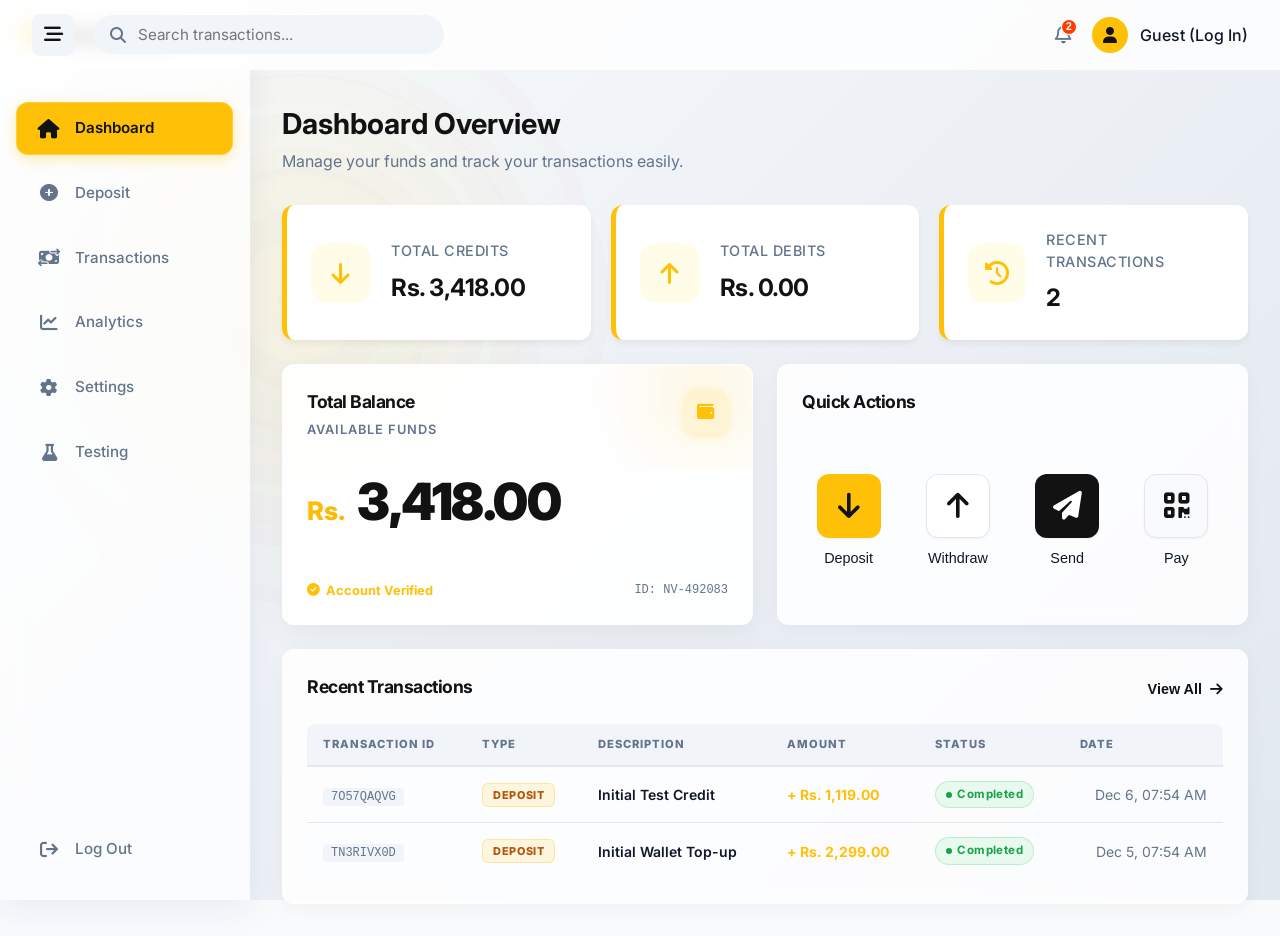
==== commit 0cd8ba58: "updated" ====
--- a/index.html
+++ b/index.html
@@ -105,8 +105,8 @@
             color: #1e293b;
         }
 
-        .p2p-info-card.success { border-color: #FFC107; background: rgba(255, 193, 7, 0.05); }
-        .p2p-info-card.warning { border-color: #f59e0b; background: rgba(245, 158, 11, 0.05); }
+        .p2p-info-card.success { border-color: #FFC107; background: rgba(255, 193, 7, 0.15); }
+        .p2p-info-card.warning { border-color: #f59e0b; background: rgba(245, 158, 11, 0.15); }
 
         .p2p-region-section { margin-bottom: 40px; }
 
@@ -229,14 +229,14 @@
         }
 
         .p2p-alert-info {
-            background: rgba(255, 193, 7, 0.05);
+            background: rgba(255, 193, 7, 0.15);
             border-radius: 14px;
             padding: 18px;
             margin: 20px;
             font-size: 0.85rem;
-            color: #cbd5e1;
+            color: #1e293b;
             line-height: 1.6;
-            border: 1px dashed rgba(255, 193, 7, 0.2);
+            border: 1px dashed rgba(255, 193, 7, 0.3);
         }
 
         .p2p-bank-details-grid {
@@ -466,7 +466,7 @@
             padding: 20px;
             background: #f8fafc;
             border-radius: 16px;
-            border: 1px solid #e2e8f0;
+            border: 1px solid #cbd5e1;
             margin-bottom: 25px;
         }
 
@@ -475,7 +475,7 @@
             justify-content: space-between;
             align-items: center;
             padding-bottom: 10px;
-            border-bottom: 1px solid #f1f5f9;
+            border-bottom: 1px solid #e2e8f0;
         }
 
         .modal-detail-row:last-child { border-bottom: none; }
@@ -662,10 +662,12 @@
                             <table class="transactions-table">
                                 <thead>
                                     <tr>
-                                        <th>Transaction Details</th>
-                                        <th>Date & Time</th>
-                                        <th>Reference ID</th>
-                                        <th class="text-right">Amount</th>
+                                        <th>TRANSACTION ID</th>
+                                        <th>TYPE</th>
+                                        <th>DESCRIPTION</th>
+                                        <th>AMOUNT</th>
+                                        <th>STATUS</th>
+                                        <th class="text-right">DATE</th>
                                     </tr>
                                 </thead>
                                 <tbody id="transactions-container">
@@ -710,10 +712,12 @@
                         <table class="transactions-table">
                             <thead>
                                 <tr>
-                                    <th>Title</th>
-                                    <th>Date</th>
-                                    <th>Ref ID</th>
-                                    <th class="text-right">Amount</th>
+                                    <th>TRANSACTION ID</th>
+                                    <th>TYPE</th>
+                                    <th>DESCRIPTION</th>
+                                    <th>AMOUNT</th>
+                                    <th>STATUS</th>
+                                    <th class="text-right">DATE</th>
                                 </tr>
                             </thead>
                             <tbody id="full-transactions-container">
@@ -963,7 +967,7 @@
                     </div>
                 </div>
 
-                <div class="page-container deposit-page glass-premium p-30 mt-4" style="max-width: 800px; margin: 0 auto; border-radius: 24px;">
+                <div class="page-container deposit-page glass-premium p-40 mt-4" style="max-width: 1200px; margin: 0 auto; border-radius: 24px;">
 
                     <!-- Header Section -->
                     <div class="deposit-header text-center mb-4">
@@ -983,72 +987,132 @@
 
                     <!-- Payment Methods Grid -->
                     <div class="payment-cards-grid mb-4">
-                        <div class="payment-card active" data-card-id="mastercard" style="background: linear-gradient(135deg, #f79e1b, #eb001b);">
+                        <div class="payment-card active" data-card-id="mastercard" style="background: linear-gradient(135deg, #f79e1b, #eb001b); --active-color: #eb001b;">
                             <div class="card-content">
                                 <h4>MasterCard</h4>
                                 <span class="card-icon">
-                                    <i class="fa-brands fa-cc-mastercard"></i>
+                                    <img src="assets/logos/mastercard.png" alt="Mastercard">
                                 </span>
+                            </div>
+                            <div class="card-body">
+                                <div class="card-detail-item">
+                                    <i class="fa-solid fa-bolt-lightning"></i>
+                                    <span>Instant Processing</span>
+                                </div>
+                                <div class="card-badge-row">
+                                    <span class="card-mini-badge">Secure</span>
+                                    <span class="card-mini-badge">Zero Fee</span>
+                                </div>
                             </div>
                             <div class="card-footer">
                                 <span class="status-badge active">Available</span>
                             </div>
                         </div>
                         
-                        <div class="payment-card" data-card-id="discover" style="background: linear-gradient(135deg, #ff6000, #ff9900);">
+                        <div class="payment-card" data-card-id="discover" style="background: linear-gradient(135deg, #ff6000, #ff9900); --active-color: #ff6000;">
                             <div class="card-content">
                                 <h4>Discover</h4>
                                 <span class="card-icon">
-                                    <i class="fa-brands fa-cc-discover"></i>
+                                    <img src="assets/logos/discover.png" alt="Discover">
                                 </span>
+                            </div>
+                            <div class="card-body">
+                                <div class="card-detail-item">
+                                    <i class="fa-solid fa-bolt-lightning"></i>
+                                    <span>Instant Processing</span>
+                                </div>
+                                <div class="card-badge-row">
+                                    <span class="card-mini-badge">Global</span>
+                                    <span class="card-mini-badge">Zero Fee</span>
+                                </div>
                             </div>
                             <div class="card-footer">
                                 <span class="status-badge active">Available</span>
                             </div>
                         </div>
 
-                        <div class="payment-card" data-card-id="p2p" style="background: linear-gradient(135deg, #667eea, #764ba2);">
+                        <div class="payment-card" data-card-id="p2p" style="background: linear-gradient(135deg, #667eea, #764ba2); --active-color: #764ba2;">
                             <div class="card-content">
                                 <h4>P2P Transfer</h4>
                                 <span class="card-icon">
-                                    <i class="fa-solid fa-people-arrows"></i>
+                                    <i class="fa-solid fa-people-arrows" style="color: #6366f1;"></i>
                                 </span>
+                            </div>
+                            <div class="card-body">
+                                <div class="card-detail-item">
+                                    <i class="fa-solid fa-clock"></i>
+                                    <span>10-30 Minutes</span>
+                                </div>
+                                <div class="card-badge-row">
+                                    <span class="card-mini-badge">Bank Sync</span>
+                                    <span class="card-mini-badge">Peer-to-Peer</span>
+                                </div>
                             </div>
                             <div class="card-footer">
                                 <span class="status-badge active">Available</span>
                             </div>
                         </div>
 
-                        <div class="payment-card" data-card-id="crypto" style="background: linear-gradient(135deg, #f7931a, #f2a900);">
+                        <div class="payment-card" data-card-id="crypto" style="background: linear-gradient(135deg, #f7931a, #f2a900); --active-color: #f7931a;">
                             <div class="card-content">
                                 <h4>Crypto (Binance)</h4>
                                 <span class="card-icon">
-                                    <i class="fa-brands fa-bitcoin"></i>
+                                    <img src="assets/logos/binance.png" alt="Binance">
                                 </span>
+                            </div>
+                            <div class="card-body">
+                                <div class="card-detail-item">
+                                    <i class="fa-solid fa-shield-halved"></i>
+                                    <span>5-15 Minutes</span>
+                                </div>
+                                <div class="card-badge-row">
+                                    <span class="card-mini-badge">USDT/BTC</span>
+                                    <span class="card-mini-badge">Low Fee</span>
+                                </div>
                             </div>
                             <div class="card-footer">
                                 <span class="status-badge active">Available</span>
                             </div>
                         </div>
 
-                        <div class="payment-card" data-card-id="gpay" style="background: linear-gradient(135deg, #4285f4, #34a853);">
+                        <div class="payment-card" data-card-id="gpay" style="background: linear-gradient(135deg, #4285f4, #34a853); --active-color: #4285f4;">
                             <div class="card-content">
                                 <h4>Google Pay</h4>
                                 <span class="card-icon">
-                                    <i class="fa-brands fa-google-pay"></i>
+                                    <img src="assets/logos/gpay.png" alt="Google Pay">
                                 </span>
+                            </div>
+                            <div class="card-body">
+                                <div class="card-detail-item">
+                                    <i class="fa-solid fa-bolt-lightning"></i>
+                                    <span>Instant Processing</span>
+                                </div>
+                                <div class="card-badge-row">
+                                    <span class="card-mini-badge">One-Tap</span>
+                                    <span class="card-mini-badge">Verified</span>
+                                </div>
                             </div>
                             <div class="card-footer">
                                 <span class="status-badge active">Available</span>
                             </div>
                         </div>
 
-                        <div class="payment-card" data-card-id="amex" style="background: linear-gradient(135deg, #006fcf, #00a3e0);">
+                        <div class="payment-card" data-card-id="amex" style="background: linear-gradient(135deg, #006fcf, #00a3e0); --active-color: #006fcf;">
                             <div class="card-content">
                                 <h4>Amex</h4>
                                 <span class="card-icon">
-                                    <i class="fa-brands fa-cc-amex"></i>
+                                    <img src="assets/logos/amex.png" alt="Amex">
                                 </span>
+                            </div>
+                            <div class="card-body">
+                                <div class="card-detail-item">
+                                    <i class="fa-solid fa-bolt-lightning"></i>
+                                    <span>Instant Processing</span>
+                                </div>
+                                <div class="card-badge-row">
+                                    <span class="card-mini-badge">Premium</span>
+                                    <span class="card-mini-badge">Zero Fee</span>
+                                </div>
                             </div>
                             <div class="card-footer">
                                 <span class="status-badge active">Available</span>
@@ -1484,7 +1548,7 @@
                         <div class="modal-step-item active" id="crypto-step-tab-1">
                             <div class="modal-step-circle">1</div>
                             <div class="modal-step-line"></div>
-                            <div class="modal-step-label">Method</div>
+                            <div class="modal-step-label">Amount</div>
                         </div>
                         <div class="modal-step-item" id="crypto-step-tab-2">
                             <div class="modal-step-circle">2</div>
@@ -1502,7 +1566,7 @@
                     
                     <!-- Step 1: Info & Preparation -->
                     <div id="crypto-step-content-1" class="crypto-step-content">
-                        <div class="p2p-info-card" style="border-left-color: #FCD535; background: rgba(252, 213, 53, 0.05); text-align: center;">
+                        <div class="p2p-info-card" style="border-left-color: #FCD535; background: rgba(252, 213, 53, 0.15); text-align: center;">
                             <h4 style="color: #1e293b; font-weight: 800; margin-bottom: 8px;">Crypto Payments</h4>
                             <p style="color: #64748b; font-size: 0.85rem; font-weight: 600;">Secure Binance Pay transfers protected by NoshVallet Encryption.</p>
                         </div>
@@ -1544,7 +1608,7 @@
                                 <span class="modal-detail-label">Deposit Fee</span>
                                 <span class="modal-detail-value" style="color: #22c55e;">$0.00</span>
                             </div>
-                            <div class="modal-detail-row" style="border-top: 1px solid #e2e8f0; margin-top: 5px; padding-top: 15px;">
+                            <div class="modal-detail-row" style="border-top: 1px solid #cbd5e1; margin-top: 5px; padding-top: 15px;">
                                 <span class="modal-detail-label" style="color: #1e293b;">You'll Receive</span>
                                 <span class="modal-detail-total" id="crypto-amount-receive">0.00 USD</span>
                             </div>
@@ -1823,7 +1887,7 @@
                                 <div class="form-group mb-4">
                                     <label style="font-weight: 800; font-size: 0.85rem; color: #64748b; display: block; margin-bottom: 8px;">Amount Sent</label>
                                     <div style="position: relative;">
-                                        <input type="text" id="p2p-amount-sent-input" style="width: 100%; padding: 14px; border-radius: 12px; border: 1.5px solid rgba(255,255,255,0.05); background: rgba(0,0,0,0.2); color: #ffffff; font-weight: 700; font-size: 1rem;">
+                                        <input type="text" id="p2p-amount-sent-input" style="width: 100%; padding: 14px; border-radius: 12px; border: 1.5px solid #e2e8f0; background: #ffffff; color: #1e293b; font-weight: 700; font-size: 1rem;">
                                         <small style="position: absolute; right: 14px; top: 50%; transform: translateY(-50%); color: #64748b; font-size: 0.75rem; font-weight: 600;">Required: <span id="p2p-hint-amount">$0.00</span></small>
                                     </div>
                                 </div>
@@ -1842,7 +1906,7 @@
                         
                         <div class="form-group mb-4">
                             <label style="font-weight: 800; font-size: 0.85rem; color: #8899a6; display: block; margin-bottom: 10px;">Transaction Reference ID</label>
-                            <input type="text" id="p2p-ref-id-input" placeholder="e.g. TR-2024-918273" style="width: 100%; padding: 16px; border-radius: 12px; border: 1.5px solid rgba(255,255,255,0.1); background: rgba(0,0,0,0.2); color: white; font-weight: 600;">
+                            <input type="text" id="p2p-ref-id-input" placeholder="e.g. TR-2024-918273" style="width: 100%; padding: 16px; border-radius: 12px; border: 1.5px solid #e2e8f0; background: #ffffff; color: #1e293b; font-weight: 600;">
                         </div>
 
                         <div class="form-group mb-4">
@@ -1875,59 +1939,59 @@
 
         <!-- Google Pay / Simple Modal -->
         <div id="gpay-deposit-modal" class="modal">
-            <div class="modal-content" style="max-width: 400px; border-radius: 20px; padding: 30px; text-align: center;">
+            <div class="modal-content" style="max-width: 100%; width: 440px; border-radius: 24px; padding: 30px; text-align: center;">
                 <div style="width: 70px; height: 70px; background: #f1f5f9; border-radius: 50%; display: flex; align-items: center; justify-content: center; margin: 0 auto 20px;">
                     <i class="fa-brands fa-google-pay" style="font-size: 2.5rem; color: #4285f4;"></i>
                 </div>
                 <h2 style="font-size: 1.5rem; font-weight: 800; margin-bottom: 10px;">Google Pay</h2>
                 <p class="text-sm text-muted mb-4">You are about to deposit <strong id="gpay-modal-amount">Rs. 0.00</strong> using your linked Google account.</p>
-                <div class="flex-row gap-15">
-                    <button class="submit-btn flex-1" style="background: #f1f5f9; color: #475569;" onclick="document.getElementById('gpay-deposit-modal').classList.remove('show')">Cancel</button>
-                    <button id="btn-gpay-confirm" class="submit-btn active flex-1">Confirm Payment</button>
+                <div class="flex-row gap-15" style="margin-top: 20px; justify-content: center;">
+                    <button class="p2p-btn-secondary flex-1" style="padding: 12px 10px; font-size: 0.85rem; border-radius: 12px; text-transform: uppercase;" onclick="document.getElementById('gpay-deposit-modal').classList.remove('show')">Cancel</button>
+                    <button id="btn-gpay-confirm" class="p2p-btn-3d flex-1" style="padding: 12px 10px; font-size: 0.85rem; border-radius: 12px; white-space: nowrap; text-transform: uppercase;">Confirm Payment</button>
                 </div>
             </div>
         </div>
 
         <!-- MasterCard Deposit Modal -->
         <div id="mastercard-details-modal" class="modal">
-            <div class="modal-content" style="max-width: 450px; border-radius: 20px; padding: 0; border: none; overflow: hidden; box-shadow: 0 20px 60px rgba(0,0,0,0.3);">
-                <div class="modal-header border-none" style="padding: 30px 32px 12px; display: flex; align-items: center; justify-content: space-between; background: #fff;">
+            <div class="modal-content" style="max-width: 450px; border-radius: 24px; padding: 0; border: none; overflow-y: auto; max-height: 90vh; box-shadow: 0 20px 60px rgba(0,0,0,0.3); margin: auto; background: #fff;">
+                <div class="modal-header border-none" style="padding: 30px 32px 16px; display: flex; align-items: center; justify-content: space-between; background: #fff;">
                     <div style="display: flex; align-items: center; gap: 12px;">
                         <i class="fa-brands fa-cc-mastercard" style="font-size: 2rem; color: #eb001b;"></i>
                         <h2 style="font-size: 1.6rem; font-weight: 800; color: #1e293b; margin: 0;">MasterCard</h2>
                     </div>
                     <button type="button" class="close-btn" id="btn-close-mastercard-modal" style="background: #f1f5f9; border-radius: 50%; width: 34px; height: 34px; display: flex; align-items: center; justify-content: center; color: #64748b;"><i class="fa-solid fa-xmark"></i></button>
                 </div>
-                <div class="modal-body" style="padding: 0 32px 35px;">
-                    <div class="amount-banner" style="background: linear-gradient(135deg, #f79e1b, #eb001b); color: white; padding: 30px 20px; border-radius: 18px; text-align: center; margin-bottom: 32px; box-shadow: 0 10px 25px rgba(235, 0, 27, 0.15);">
-                        <div style="font-size: 0.95rem; font-weight: 600; opacity: 0.9; margin-bottom: 12px;">Amount to Deposit:</div>
-                        <h2 id="mastercard-modal-amount" style="font-size: 3rem; font-weight: 900; margin: 0; letter-spacing: -1.5px;">Rs. 0.00</h2>
+                <div class="modal-body" style="padding: 0 32px 32px;">
+                    <div class="amount-banner" style="background: linear-gradient(135deg, #f79e1b, #eb001b); color: white; padding: 24px 20px; border-radius: 16px; text-align: center; margin-bottom: 24px; box-shadow: 0 10px 25px rgba(235, 0, 27, 0.15);">
+                        <div style="font-size: 0.9rem; font-weight: 600; opacity: 0.9; margin-bottom: 8px;">Amount to Deposit:</div>
+                        <h2 id="mastercard-modal-amount" style="font-size: 2.8rem; font-weight: 900; margin: 0; letter-spacing: -1px;">Rs. 0.00</h2>
                     </div>
 
                     <form id="mastercard-details-form">
-                        <div class="form-group mb-4">
-                            <label style="font-weight: 800; font-size: 0.85rem; color: #1e293b; display: block; margin-bottom: 10px;">Card Holder Name</label>
-                            <input type="text" placeholder="John Doe" style="width: 100%; padding: 16px; border-radius: 12px; border: 1.5px solid #e2e8f0; font-weight: 600;" required>
-                        </div>
-                        <div class="form-group mb-4">
-                            <label style="font-weight: 800; font-size: 0.85rem; color: #1e293b; display: block; margin-bottom: 10px;">Card Number</label>
-                            <input type="text" placeholder="5412 88XX XXXX XXXX" style="width: 100%; padding: 16px; border-radius: 12px; border: 1.5px solid #e2e8f0; font-weight: 600;" maxlength="19" required>
-                        </div>
-                        <div style="display: flex; gap: 20px; margin-bottom: 30px;">
+                        <div class="form-group mb-3">
+                            <label style="font-weight: 800; font-size: 0.85rem; color: #1e293b; display: block; margin-bottom: 8px;">Card Holder Name</label>
+                            <input type="text" placeholder="John Doe" style="width: 100%; padding: 14px; border-radius: 12px; border: 1.5px solid #e2e8f0; font-weight: 600;" required>
+                        </div>
+                        <div class="form-group mb-3">
+                            <label style="font-weight: 800; font-size: 0.85rem; color: #1e293b; display: block; margin-bottom: 8px;">Card Number</label>
+                            <input type="text" placeholder="5412 88XX XXXX XXXX" style="width: 100%; padding: 14px; border-radius: 12px; border: 1.5px solid #e2e8f0; font-weight: 600;" maxlength="19" required>
+                        </div>
+                        <div style="display: flex; gap: 16px; margin-bottom: 24px;">
                             <div class="form-group" style="flex: 1.5;">
-                                <label style="font-weight: 800; font-size: 0.85rem; color: #1e293b; display: block; margin-bottom: 10px;">Expiry</label>
-                                <div style="display: flex; align-items: center; gap: 10px;">
-                                    <input type="text" placeholder="MM" style="width: 70px; padding: 16px; border-radius: 12px; border: 1.5px solid #e2e8f0; font-weight: 600; text-align: center;" maxlength="2" required>
+                                <label style="font-weight: 800; font-size: 0.85rem; color: #1e293b; display: block; margin-bottom: 8px;">Expiry</label>
+                                <div style="display: flex; align-items: center; gap: 8px;">
+                                    <input type="text" placeholder="MM" style="width: 70px; padding: 14px; border-radius: 12px; border: 1.5px solid #e2e8f0; font-weight: 600; text-align: center;" maxlength="2" required>
                                     <span style="font-size: 1.5rem; color: #cbd5e1; font-weight: 400;">/</span>
-                                    <input type="text" placeholder="YY" style="width: 70px; padding: 16px; border-radius: 12px; border: 1.5px solid #e2e8f0; font-weight: 600; text-align: center;" maxlength="2" required>
+                                    <input type="text" placeholder="YY" style="width: 70px; padding: 14px; border-radius: 12px; border: 1.5px solid #e2e8f0; font-weight: 600; text-align: center;" maxlength="2" required>
                                 </div>
                             </div>
                             <div class="form-group" style="flex: 1;">
-                                <label style="font-weight: 800; font-size: 0.85rem; color: #1e293b; display: block; margin-bottom: 10px;">CVV</label>
-                                <input type="password" placeholder="123" style="width: 100%; padding: 16px; border-radius: 12px; border: 1.5px solid #e2e8f0; font-weight: 600; text-align: center;" maxlength="4" required>
-                            </div>
-                        </div>
-                        <button type="submit" class="submit-btn" style="background: linear-gradient(135deg, #eb001b, #f79e1b); color: white; width: 100%; padding: 18px; font-weight: 700; border-radius: 14px; border: none; font-size: 1.1rem; box-shadow: 0 10px 20px rgba(235, 0, 27, 0.2);">Confirm MasterCard Payment</button>
+                                <label style="font-weight: 800; font-size: 0.85rem; color: #1e293b; display: block; margin-bottom: 8px;">CVV</label>
+                                <input type="password" placeholder="123" style="width: 100%; padding: 14px; border-radius: 12px; border: 1.5px solid #e2e8f0; font-weight: 600; text-align: center;" maxlength="4" required>
+                            </div>
+                        </div>
+                        <button type="submit" class="submit-btn" style="background: linear-gradient(135deg, #eb001b, #f79e1b); color: white; width: 100%; padding: 16px; font-weight: 700; border-radius: 12px; border: none; font-size: 1.1rem; box-shadow: 0 10px 20px rgba(235, 0, 27, 0.2); margin-bottom: 10px;">Confirm MasterCard Payment</button>
                     </form>
                 </div>
             </div>
@@ -1935,44 +1999,44 @@
 
         <!-- Discover Deposit Modal -->
         <div id="discover-details-modal" class="modal">
-            <div class="modal-content" style="max-width: 450px; border-radius: 20px; padding: 0; border: none; overflow: hidden; box-shadow: 0 20px 60px rgba(0,0,0,0.3);">
-                <div class="modal-header border-none" style="padding: 30px 32px 12px; display: flex; align-items: center; justify-content: space-between; background: #fff;">
+            <div class="modal-content" style="max-width: 450px; border-radius: 24px; padding: 0; border: none; overflow-y: auto; max-height: 90vh; box-shadow: 0 20px 60px rgba(0,0,0,0.3); margin: auto; background: #fff;">
+                <div class="modal-header border-none" style="padding: 30px 32px 16px; display: flex; align-items: center; justify-content: space-between; background: #fff;">
                     <div style="display: flex; align-items: center; gap: 12px;">
                         <i class="fa-brands fa-cc-discover" style="font-size: 2rem; color: #ff6000;"></i>
                         <h2 style="font-size: 1.6rem; font-weight: 800; color: #1e293b; margin: 0;">Discover</h2>
                     </div>
                     <button type="button" class="close-btn" id="btn-close-discover-modal" style="background: #f1f5f9; border-radius: 50%; width: 34px; height: 34px; display: flex; align-items: center; justify-content: center; color: #64748b;"><i class="fa-solid fa-xmark"></i></button>
                 </div>
-                <div class="modal-body" style="padding: 0 32px 35px;">
-                    <div class="amount-banner" style="background: linear-gradient(135deg, #ff6000, #ff9900); color: white; padding: 30px 20px; border-radius: 18px; text-align: center; margin-bottom: 32px; box-shadow: 0 10px 25px rgba(255, 96, 0, 0.15);">
-                        <div style="font-size: 0.95rem; font-weight: 600; opacity: 0.9; margin-bottom: 12px;">Amount to Deposit:</div>
-                        <h2 id="discover-modal-amount" style="font-size: 3rem; font-weight: 900; margin: 0; letter-spacing: -1.5px;">Rs. 0.00</h2>
+                <div class="modal-body" style="padding: 0 32px 32px;">
+                    <div class="amount-banner" style="background: linear-gradient(135deg, #ff6000, #ff9900); color: white; padding: 24px 20px; border-radius: 16px; text-align: center; margin-bottom: 24px; box-shadow: 0 10px 25px rgba(255, 96, 0, 0.15);">
+                        <div style="font-size: 0.9rem; font-weight: 600; opacity: 0.9; margin-bottom: 8px;">Amount to Deposit:</div>
+                        <h2 id="discover-modal-amount" style="font-size: 2.8rem; font-weight: 900; margin: 0; letter-spacing: -1px;">Rs. 0.00</h2>
                     </div>
 
                     <form id="discover-details-form">
-                        <div class="form-group mb-4">
-                            <label style="font-weight: 800; font-size: 0.85rem; color: #1e293b; display: block; margin-bottom: 10px;">Card Holder Name</label>
-                            <input type="text" placeholder="John Doe" style="width: 100%; padding: 16px; border-radius: 12px; border: 1.5px solid #e2e8f0; font-weight: 600;" required>
-                        </div>
-                        <div class="form-group mb-4">
-                            <label style="font-weight: 800; font-size: 0.85rem; color: #1e293b; display: block; margin-bottom: 10px;">Card Number</label>
-                            <input type="text" placeholder="6011 XXXX XXXX XXXX" style="width: 100%; padding: 16px; border-radius: 12px; border: 1.5px solid #e2e8f0; font-weight: 600;" maxlength="19" required>
-                        </div>
-                        <div style="display: flex; gap: 20px; margin-bottom: 30px;">
+                        <div class="form-group mb-3">
+                            <label style="font-weight: 800; font-size: 0.85rem; color: #1e293b; display: block; margin-bottom: 8px;">Card Holder Name</label>
+                            <input type="text" placeholder="John Doe" style="width: 100%; padding: 14px; border-radius: 12px; border: 1.5px solid #e2e8f0; font-weight: 600;" required>
+                        </div>
+                        <div class="form-group mb-3">
+                            <label style="font-weight: 800; font-size: 0.85rem; color: #1e293b; display: block; margin-bottom: 8px;">Card Number</label>
+                            <input type="text" placeholder="6011 XXXX XXXX XXXX" style="width: 100%; padding: 14px; border-radius: 12px; border: 1.5px solid #e2e8f0; font-weight: 600;" maxlength="19" required>
+                        </div>
+                        <div style="display: flex; gap: 16px; margin-bottom: 24px;">
                             <div class="form-group" style="flex: 1.5;">
-                                <label style="font-weight: 800; font-size: 0.85rem; color: #1e293b; display: block; margin-bottom: 10px;">Expiry</label>
-                                <div style="display: flex; align-items: center; gap: 10px;">
-                                    <input type="text" placeholder="MM" style="width: 70px; padding: 16px; border-radius: 12px; border: 1.5px solid #e2e8f0; font-weight: 600; text-align: center;" maxlength="2" required>
+                                <label style="font-weight: 800; font-size: 0.85rem; color: #1e293b; display: block; margin-bottom: 8px;">Expiry</label>
+                                <div style="display: flex; align-items: center; gap: 8px;">
+                                    <input type="text" placeholder="MM" style="width: 70px; padding: 14px; border-radius: 12px; border: 1.5px solid #e2e8f0; font-weight: 600; text-align: center;" maxlength="2" required>
                                     <span style="font-size: 1.5rem; color: #cbd5e1; font-weight: 400;">/</span>
-                                    <input type="text" placeholder="YY" style="width: 70px; padding: 16px; border-radius: 12px; border: 1.5px solid #e2e8f0; font-weight: 600; text-align: center;" maxlength="2" required>
+                                    <input type="text" placeholder="YY" style="width: 70px; padding: 14px; border-radius: 12px; border: 1.5px solid #e2e8f0; font-weight: 600; text-align: center;" maxlength="2" required>
                                 </div>
                             </div>
                             <div class="form-group" style="flex: 1;">
-                                <label style="font-weight: 800; font-size: 0.85rem; color: #1e293b; display: block; margin-bottom: 10px;">CVV</label>
-                                <input type="password" placeholder="123" style="width: 100%; padding: 16px; border-radius: 12px; border: 1.5px solid #e2e8f0; font-weight: 600; text-align: center;" maxlength="4" required>
-                            </div>
-                        </div>
-                        <button type="submit" class="submit-btn" style="background: linear-gradient(135deg, #ff6000, #ff9900); color: white; width: 100%; padding: 18px; font-weight: 700; border-radius: 14px; border: none; font-size: 1.1rem; box-shadow: 0 10px 20px rgba(255, 96, 0, 0.2);">Confirm Discover Payment</button>
+                                <label style="font-weight: 800; font-size: 0.85rem; color: #1e293b; display: block; margin-bottom: 8px;">CVV</label>
+                                <input type="password" placeholder="123" style="width: 100%; padding: 14px; border-radius: 12px; border: 1.5px solid #e2e8f0; font-weight: 600; text-align: center;" maxlength="4" required>
+                            </div>
+                        </div>
+                        <button type="submit" class="submit-btn" style="background: linear-gradient(135deg, #ff6000, #ff9900); color: white; width: 100%; padding: 16px; font-weight: 700; border-radius: 12px; border: none; font-size: 1.1rem; box-shadow: 0 10px 20px rgba(255, 96, 0, 0.2); margin-bottom: 10px;">Confirm Discover Payment</button>
                     </form>
                 </div>
             </div>
@@ -1980,50 +2044,70 @@
 
         <!-- Amex Deposit Modal -->
         <div id="amex-details-modal" class="modal">
-            <div class="modal-content" style="max-width: 450px; border-radius: 20px; padding: 0; border: none; overflow: hidden; box-shadow: 0 20px 60px rgba(0,0,0,0.3);">
-                <div class="modal-header border-none" style="padding: 30px 32px 12px; display: flex; align-items: center; justify-content: space-between; background: #fff;">
+            <div class="modal-content" style="max-width: 450px; border-radius: 24px; padding: 0; border: none; overflow-y: auto; max-height: 90vh; box-shadow: 0 20px 60px rgba(0,0,0,0.3); margin: auto; background: #fff;">
+                <div class="modal-header border-none" style="padding: 30px 32px 16px; display: flex; align-items: center; justify-content: space-between; background: #fff;">
                     <div style="display: flex; align-items: center; gap: 12px;">
                         <i class="fa-brands fa-cc-amex" style="font-size: 2rem; color: #006fcf;"></i>
                         <h2 style="font-size: 1.6rem; font-weight: 800; color: #1e293b; margin: 0;">American Express</h2>
                     </div>
                     <button type="button" class="close-btn" id="btn-close-amex-modal" style="background: #f1f5f9; border-radius: 50%; width: 34px; height: 34px; display: flex; align-items: center; justify-content: center; color: #64748b;"><i class="fa-solid fa-xmark"></i></button>
                 </div>
-                <div class="modal-body" style="padding: 0 32px 35px;">
-                    <div class="amount-banner" style="background: linear-gradient(135deg, #006fcf, #00a3e0); color: white; padding: 30px 20px; border-radius: 18px; text-align: center; margin-bottom: 32px; box-shadow: 0 10px 25px rgba(0, 111, 207, 0.15);">
-                        <div style="font-size: 0.95rem; font-weight: 600; opacity: 0.9; margin-bottom: 12px;">Amount to Deposit:</div>
-                        <h2 id="amex-modal-amount" style="font-size: 3rem; font-weight: 900; margin: 0; letter-spacing: -1.5px;">Rs. 0.00</h2>
+                <div class="modal-body" style="padding: 0 32px 32px;">
+                    <div class="amount-banner" style="background: linear-gradient(135deg, #006fcf, #00a3e0); color: white; padding: 24px 20px; border-radius: 16px; text-align: center; margin-bottom: 24px; box-shadow: 0 10px 25px rgba(0, 111, 207, 0.15);">
+                        <div style="font-size: 0.9rem; font-weight: 600; opacity: 0.9; margin-bottom: 8px;">Amount to Deposit:</div>
+                        <h2 id="amex-modal-amount" style="font-size: 2.8rem; font-weight: 900; margin: 0; letter-spacing: -1px;">Rs. 0.00</h2>
                     </div>
 
                     <form id="amex-details-form">
-                        <div class="form-group mb-4">
-                            <label style="font-weight: 800; font-size: 0.85rem; color: #1e293b; display: block; margin-bottom: 10px;">Card Holder Name</label>
-                            <input type="text" placeholder="John Doe" style="width: 100%; padding: 16px; border-radius: 12px; border: 1.5px solid #e2e8f0; font-weight: 600;" required>
-                        </div>
-                        <div class="form-group mb-4">
-                            <label style="font-weight: 800; font-size: 0.85rem; color: #1e293b; display: block; margin-bottom: 10px;">Card Number</label>
-                            <input type="text" placeholder="37XX XXXX XXXX XXXX" style="width: 100%; padding: 16px; border-radius: 12px; border: 1.5px solid #e2e8f0; font-weight: 600;" maxlength="19" required>
-                        </div>
-                        <div style="display: flex; gap: 20px; margin-bottom: 30px;">
+                        <div class="form-group mb-3">
+                            <label style="font-weight: 800; font-size: 0.85rem; color: #1e293b; display: block; margin-bottom: 8px;">Card Holder Name</label>
+                            <input type="text" placeholder="John Doe" style="width: 100%; padding: 14px; border-radius: 12px; border: 1.5px solid #e2e8f0; font-weight: 600;" required>
+                        </div>
+                        <div class="form-group mb-3">
+                            <label style="font-weight: 800; font-size: 0.85rem; color: #1e293b; display: block; margin-bottom: 8px;">Card Number</label>
+                            <input type="text" placeholder="37XX XXXX XXXX XXXX" style="width: 100%; padding: 14px; border-radius: 12px; border: 1.5px solid #e2e8f0; font-weight: 600;" maxlength="19" required>
+                        </div>
+                        <div style="display: flex; gap: 16px; margin-bottom: 24px;">
                             <div class="form-group" style="flex: 1.5;">
-                                <label style="font-weight: 800; font-size: 0.85rem; color: #1e293b; display: block; margin-bottom: 10px;">Expiry</label>
-                                <div style="display: flex; align-items: center; gap: 10px;">
-                                    <input type="text" placeholder="MM" style="width: 70px; padding: 16px; border-radius: 12px; border: 1.5px solid #e2e8f0; font-weight: 600; text-align: center;" maxlength="2" required>
+                                <label style="font-weight: 800; font-size: 0.85rem; color: #1e293b; display: block; margin-bottom: 8px;">Expiry</label>
+                                <div style="display: flex; align-items: center; gap: 8px;">
+                                    <input type="text" placeholder="MM" style="width: 70px; padding: 14px; border-radius: 12px; border: 1.5px solid #e2e8f0; font-weight: 600; text-align: center;" maxlength="2" required>
                                     <span style="font-size: 1.5rem; color: #cbd5e1; font-weight: 400;">/</span>
-                                    <input type="text" placeholder="YY" style="width: 70px; padding: 16px; border-radius: 12px; border: 1.5px solid #e2e8f0; font-weight: 600; text-align: center;" maxlength="2" required>
+                                    <input type="text" placeholder="YY" style="width: 70px; padding: 14px; border-radius: 12px; border: 1.5px solid #e2e8f0; font-weight: 600; text-align: center;" maxlength="2" required>
                                 </div>
                             </div>
                             <div class="form-group" style="flex: 1;">
-                                <label style="font-weight: 800; font-size: 0.85rem; color: #1e293b; display: block; margin-bottom: 10px;">CID</label>
-                                <input type="password" placeholder="1234" style="width: 100%; padding: 16px; border-radius: 12px; border: 1.5px solid #e2e8f0; font-weight: 600; text-align: center;" maxlength="4" required>
-                            </div>
-                        </div>
-                        <button type="submit" class="submit-btn" style="background: linear-gradient(135deg, #006fcf, #00a3e0); color: white; width: 100%; padding: 18px; font-weight: 700; border-radius: 14px; border: none; font-size: 1.1rem; box-shadow: 0 10px 20px rgba(0, 111, 207, 0.2);">Confirm Amex Payment</button>
+                                <label style="font-weight: 800; font-size: 0.85rem; color: #1e293b; display: block; margin-bottom: 8px;">CID</label>
+                                <input type="password" placeholder="1234" style="width: 100%; padding: 14px; border-radius: 12px; border: 1.5px solid #e2e8f0; font-weight: 600; text-align: center;" maxlength="4" required>
+                            </div>
+                        </div>
+                        <button type="submit" class="submit-btn" style="background: linear-gradient(135deg, #006fcf, #00a3e0); color: white; width: 100%; padding: 16px; font-weight: 700; border-radius: 12px; border: none; font-size: 1.1rem; box-shadow: 0 10px 20px rgba(0, 111, 207, 0.2); margin-bottom: 10px;">Confirm Amex Payment</button>
                     </form>
                 </div>
             </div>
         </div>
 
         <script src="app.js"></script>
-</body>
+        <!-- Method In Progress Modal -->
+        <div id="method-in-progress-modal" class="modal">
+            <div class="modal-content" style="max-width: 440px; border-radius: 28px; padding: 0; border: none; overflow: hidden; background: #ffffff; box-shadow: 0 30px 80px rgba(0,0,0,0.4);">
+                <div class="modal-header-section" style="padding: 40px 30px 20px; text-align: center; border: none;">
+                    <div style="width: 80px; height: 80px; background: rgba(252, 213, 53, 0.15); border-radius: 50%; display: flex; align-items: center; justify-content: center; margin: 0 auto 20px; border: 2px solid rgba(252, 213, 53, 0.3);">
+                        <i class="fa-solid fa-hourglass-half" style="font-size: 2.5rem; color: #FCD535;"></i>
+                    </div>
+                    <h2 style="color: #1e293b; font-weight: 900; letter-spacing: -1px; margin-bottom: 12px; text-transform: uppercase;">Method in Progress</h2>
+                    <p style="color: #64748b; font-size: 0.95rem; line-height: 1.6; font-weight: 600; padding: 0 10px;">This payment method is currently undergoing integration. Please use **P2P Transfer** or **Crypto (Binance)** for an instant deposit.</p>
+                </div>
+                <div class="modal-body" style="padding: 10px 40px 40px; text-align: center;">
+                    <div style="background: #f8fafc; border-radius: 16px; padding: 15px; margin-bottom: 30px; border: 1px solid #e2e8f0;">
+                         <p style="font-size: 0.8rem; color: #94a3b8; font-weight: 700; display: flex; align-items: center; justify-content: center; gap: 8px;">
+                            <i class="fa-solid fa-shield-halved" style="color: #FCD535;"></i> Fast & Secure Alternatives Available
+                         </p>
+                    </div>
+                    <button class="p2p-btn-3d w-100" style="height: 54px; font-size: 1rem;" onclick="document.getElementById('method-in-progress-modal').classList.remove('show')">Got it, thanks!</button>
+                </div>
+            </div>
+        </div>
+    </body>
 
 </html>
--- a/style.css
+++ b/style.css
@@ -989,16 +989,37 @@
     letter-spacing: -0.5px;
 }
 
-/* Balance Card (Reversed Black Style for Premium feel) */
+/* Premium Balance Card (Pearl & Gold - Aligned with existing design) */
 .balance-card {
-    background-color: var(--primary-black);
-    color: var(--pure-white);
+    background: rgba(255, 255, 255, 0.9);
+    backdrop-filter: blur(12px);
+    -webkit-backdrop-filter: blur(12px);
+    color: var(--text-main);
     display: flex;
     flex-direction: column;
     justify-content: space-between;
+    position: relative;
+    overflow: hidden;
+    border: 1px solid var(--glass-border) !important;
+    box-shadow: 0 10px 30px rgba(0, 0, 0, 0.05) !important;
+}
+
+/* Subtle Yellow Radial Glow */
+.balance-card::before {
+    content: '';
+    position: absolute;
+    top: -20%;
+    right: -20%;
+    width: 60%;
+    height: 60%;
+    background: radial-gradient(circle, rgba(255, 193, 7, 0.1) 0%, transparent 70%);
+    pointer-events: none;
+    z-index: 1;
 }
 
 .card-top {
+    position: relative;
+    z-index: 2;
     display: flex;
     justify-content: space-between;
     align-items: flex-start;
@@ -1006,48 +1027,82 @@
 
 .card-title {
     font-size: 1.1rem;
+    font-weight: 700;
+    margin-bottom: 4px;
+    letter-spacing: -0.5px;
+    color: var(--primary-black);
+}
+
+.balance-card .card-subtitle {
+    color: var(--text-muted);
+    font-size: 0.8rem;
     font-weight: 600;
-    margin-bottom: 4px;
-}
-
-.balance-card .card-title {
-    color: var(--pure-white);
-}
-
-.balance-card .card-subtitle {
-    color: rgba(255, 255, 255, 0.6);
-    font-size: 0.85rem;
-}
-
-.card-icon {
-    width: 48px;
-    height: 48px;
-    border-radius: 50%;
-    background-color: rgba(255, 193, 7, 0.1);
+    text-transform: uppercase;
+    letter-spacing: 1px;
+}
+
+.balance-card .card-icon {
+    width: 44px;
+    height: 44px;
+    border-radius: 12px;
+    background: rgba(255, 193, 7, 0.1);
     color: var(--primary-yellow);
     display: flex;
     align-items: center;
     justify-content: center;
-    font-size: 1.2rem;
+    font-size: 1.1rem;
+    box-shadow: 0 4px 10px rgba(255, 193, 7, 0.2);
 }
 
 .balance-amount-display {
+    position: relative;
+    z-index: 2;
     margin: 24px 0;
     display: flex;
     align-items: baseline;
-    gap: 8px;
+    gap: 12px;
 }
 
 .balance-amount-display .currency {
+    background: linear-gradient(135deg, #FFC107 0%, #FFB300 100%);
+    -webkit-background-clip: text;
+    background-clip: text;
+    -webkit-text-fill-color: transparent;
+    font-weight: 800;
+    font-size: 1.6rem;
+}
+
+.balance-amount-display h1 {
+    font-size: 3.2rem;
+    font-weight: 900;
+    color: var(--primary-black);
+    letter-spacing: -1.5px;
+}
+
+.card-bottom {
+    position: relative;
+    z-index: 2;
+    display: flex;
+    justify-content: space-between;
+    align-items: center;
+    padding-top: 15px;
+    border-top: 1px solid var(--gray-mid);
+}
+
+.balance-card .status {
+    font-size: 0.8rem;
+    font-weight: 700;
     color: var(--primary-yellow);
-    font-weight: 600;
-    font-size: 1.5rem;
-}
-
-.balance-amount-display h1 {
-    font-size: 3rem;
-    color: var(--pure-white);
-    letter-spacing: -1px;
+    display: flex;
+    align-items: center;
+    gap: 6px;
+}
+
+.balance-card .wallet-id {
+    font-family: 'JetBrains Mono', 'Courier New', monospace;
+    font-size: 0.75rem;
+    color: var(--text-muted);
+    font-weight: 500;
 }
 
 .card-bottom {
@@ -4174,19 +4229,19 @@
 
 .payment-cards-grid {
     display: grid;
-    grid-template-columns: repeat(2, 1fr);
-    gap: 15px;
+    grid-template-columns: repeat(3, 1fr);
+    gap: 24px;
 }
 
 .payment-card {
     border-radius: var(--border-radius-lg);
-    padding: 20px;
+    padding: 24px;
     color: #fff;
     cursor: pointer;
     transition: all 0.3s cubic-bezier(0.175, 0.885, 0.32, 1.275);
     position: relative;
     overflow: hidden;
-    min-height: 120px;
+    min-height: 190px;
     display: flex;
     flex-direction: column;
     justify-content: space-between;
@@ -4208,7 +4263,64 @@
 }
 
 .payment-card.active {
-    box-shadow: 0 0 0 3px #fff, 0 0 0 6px var(--primary-yellow);
+    box-shadow: 0 0 0 3px rgba(255,255,255,0.3), 0 0 0 6px var(--active-color, var(--primary-yellow));
+}
+
+.payment-card::before {
+    content: '';
+    position: absolute;
+    top: -50%;
+    left: -50%;
+    width: 200%;
+    height: 200%;
+    background: radial-gradient(circle, rgba(255,255,255,0.1) 0%, transparent 60%);
+    opacity: 0;
+    transition: opacity 0.5s;
+    pointer-events: none;
+}
+
+.payment-card:hover::before {
+    opacity: 1;
+}
+
+.payment-card .card-body {
+    flex: 1;
+    display: flex;
+    flex-direction: column;
+    justify-content: center;
+    gap: 12px;
+    margin: 15px 0;
+}
+
+.card-detail-item {
+    display: flex;
+    align-items: center;
+    gap: 8px;
+    font-size: 0.75rem;
+    font-weight: 600;
+    opacity: 0.85;
+}
+
+.card-detail-item i {
+    width: 16px;
+    text-align: center;
+}
+
+.card-badge-row {
+    display: flex;
+    gap: 8px;
+    margin-top: 5px;
+}
+
+.card-mini-badge {
+    background: rgba(255, 255, 255, 0.15);
+    padding: 3px 8px;
+    border-radius: 6px;
+    font-size: 0.65rem;
+    font-weight: 700;
+    text-transform: uppercase;
+    backdrop-filter: blur(4px);
+    border: 1px solid rgba(255, 255, 255, 0.1);
 }
 
 .payment-card .card-content {
@@ -4223,8 +4335,35 @@
 }
 
 .payment-card .card-icon {
+    width: 60px;
+    height: 60px;
+    background: rgba(255, 255, 255, 0.9);
+    border-radius: 50%;
+    display: flex;
+    align-items: center;
+    justify-content: center;
+    backdrop-filter: blur(8px);
+    border: 1.5px solid rgba(255, 255, 255, 0.3);
+    box-shadow: 0 4px 15px rgba(0, 0, 0, 0.1);
+    transition: all 0.3s cubic-bezier(0.175, 0.885, 0.32, 1.275);
+    padding: 0;
+}
+
+.payment-card .card-icon img {
+    max-width: 34px;
+    max-height: 34px;
+    object-fit: contain;
+}
+
+.payment-card .card-icon i {
     font-size: 1.8rem;
-    opacity: 0.9;
+    color: #1e293b;
+}
+
+.payment-card:hover .card-icon {
+    transform: scale(1.1) rotate(5deg);
+    box-shadow: 0 8px 25px rgba(0, 0, 0, 0.2);
+    background: #ffffff;
 }
 
 .status-badge {
@@ -4248,8 +4387,284 @@
 }
 
 /* Response Fix for Mobile */
-@media (max-width: 480px) {
+@media (max-width: 991px) {
+    .payment-cards-grid {
+        grid-template-columns: repeat(2, 1fr);
+    }
+}
+
+@media (max-width: 580px) {
     .payment-cards-grid {
         grid-template-columns: 1fr;
     }
+}
+
+/* --- Transaction Table New Column Styles --- */
+
+/* Transaction status badges in the table */
+.transactions-table .status-badge {
+    display: inline-flex;
+    align-items: center;
+    gap: 5px;
+    padding: 4px 10px;
+    border-radius: 100px;
+    font-size: 0.72rem;
+    font-weight: 700;
+    letter-spacing: 0.4px;
+    white-space: nowrap;
+}
+
+.transactions-table .status-badge.completed {
+    background: rgba(34, 197, 94, 0.1);
+    color: #16a34a;
+    border: 1px solid rgba(34, 197, 94, 0.2);
+}
+
+.transactions-table .status-badge.completed::before {
+    content: '';
+    width: 6px;
+    height: 6px;
+    border-radius: 50%;
+    background: #16a34a;
+    flex-shrink: 0;
+}
+
+.transactions-table .status-badge.pending {
+    background: rgba(245, 158, 11, 0.12);
+    color: #b45309;
+    border: 1px solid rgba(245, 158, 11, 0.25);
+}
+
+.transactions-table .status-badge.pending::before {
+    content: '';
+    width: 6px;
+    height: 6px;
+    border-radius: 50%;
+    background: #f59e0b;
+    flex-shrink: 0;
+}
+
+.transactions-table .status-badge.failed {
+    background: rgba(239, 68, 68, 0.1);
+    color: #dc2626;
+    border: 1px solid rgba(239, 68, 68, 0.2);
+}
+
+.transactions-table .status-badge.failed::before {
+    content: '';
+    width: 6px;
+    height: 6px;
+    border-radius: 50%;
+    background: #ef4444;
+    flex-shrink: 0;
+}
+
+/* Transaction type badges */
+.t-type-badge {
+    display: inline-block;
+    padding: 3px 10px;
+    border-radius: 6px;
+    font-size: 0.68rem;
+    font-weight: 800;
+    letter-spacing: 0.6px;
+    text-transform: uppercase;
+}
+
+.t-type-badge.deposit {
+    background: rgba(255, 193, 7, 0.12);
+    color: #b45309;
+    border: 1px solid rgba(255, 193, 7, 0.3);
+}
+
+.t-type-badge.withdraw {
+    background: rgba(71, 85, 105, 0.1);
+    color: #334155;
+    border: 1px solid rgba(71, 85, 105, 0.2);
+}
+
+.t-type-badge.send {
+    background: rgba(99, 102, 241, 0.1);
+    color: #4f46e5;
+    border: 1px solid rgba(99, 102, 241, 0.2);
+}
+
+.t-type-badge.pay {
+    background: rgba(168, 85, 247, 0.1);
+    color: #7c3aed;
+    border: 1px solid rgba(168, 85, 247, 0.2);
+}
+
+/* Table container for 6-column scroll on mobile */
+.table-container {
+    overflow-x: auto;
+    -webkit-overflow-scrolling: touch;
+}
+
+/* Tighten column widths for 6-column layout */
+.transactions-table {
+    width: 100%;
+    border-collapse: collapse;
+    min-width: 720px;
+}
+
+.transactions-table thead th {
+    padding: 12px 16px;
+    font-size: 0.7rem;
+    font-weight: 800;
+    text-transform: uppercase;
+    letter-spacing: 1px;
+    color: var(--text-muted);
+    border-bottom: 2px solid var(--gray-mid);
+    white-space: nowrap;
+    background: var(--gray-light);
+}
+
+.transactions-table thead th:first-child {
+    border-radius: 8px 0 0 0;
+}
+
+.transactions-table thead th:last-child {
+    border-radius: 0 8px 0 0;
+}
+
+.transactions-table tbody td {
+    padding: 14px 16px;
+    font-size: 0.875rem;
+    border-bottom: 1px solid var(--gray-mid);
+    vertical-align: middle;
+}
+
+.transactions-table tbody tr:last-child td {
+    border-bottom: none;
+}
+
+.transactions-table tbody tr:hover td {
+    background: var(--gray-light);
+    transition: background 0.15s ease;
+}
+
+.t-ref {
+    font-family: 'JetBrains Mono', monospace;
+    font-size: 0.75rem;
+    color: var(--text-muted);
+    background: var(--gray-light);
+    padding: 2px 8px;
+    border-radius: 4px;
+    white-space: nowrap;
+}
+
+.t-title {
+    font-weight: 600;
+    color: var(--text-main);
+    font-size: 0.875rem;
+}
+
+.t-date {
+    font-size: 0.8rem;
+    color: var(--text-muted);
+    white-space: nowrap;
+}
+
+.t-amt {
+    font-weight: 700;
+    white-space: nowrap;
+}
+
+.positive {
+    color: #16a34a;
+}
+
+.negative {
+    color: #334155;
+}
+
+/* --- Custom Dropdown Component Styles --- */
+.custom-dropdown {
+    position: relative;
+    user-select: none;
+}
+
+.dropdown-trigger {
+    background: var(--pure-white);
+    border: 1px solid var(--gray-mid);
+    padding: 10px 16px;
+    border-radius: var(--border-radius-sm);
+    display: flex;
+    align-items: center;
+    justify-content: space-between;
+    cursor: pointer;
+    transition: all var(--transition-fast);
+    box-shadow: var(--shadow-sm);
+    font-size: 0.9rem;
+    color: var(--text-main);
+    gap: 10px;
+}
+
+.dropdown-trigger:hover {
+    border-color: var(--primary-yellow);
+    background-color: var(--gray-light);
+}
+
+.dropdown-trigger .selected-text {
+    font-weight: 600;
+}
+
+.dropdown-trigger i {
+    font-size: 0.8rem;
+    color: var(--text-muted);
+    transition: transform 0.3s ease;
+}
+
+.dropdown-menu {
+    position: absolute;
+    top: calc(100% + 8px);
+    left: 0;
+    width: 100%;
+    background: var(--pure-white);
+    border: 1px solid var(--gray-mid);
+    border-radius: var(--border-radius-md);
+    box-shadow: var(--shadow-lg);
+    z-index: 1000;
+    display: none; /* Hidden by default */
+    flex-direction: column;
+    overflow: hidden;
+    animation: fadeInUp 0.2s ease-out;
+}
+
+.dropdown-menu.active {
+    display: flex; /* Show when active class added by JS */
+}
+
+/* Rotate icon when active - handled by adding active class to the parent if needed, 
+   but since JS only toggles menu, we can just style based on menu state if we had a parent class. 
+   Actually, the trigger click toggles menu.active. */
+
+.dropdown-item {
+    padding: 12px 16px;
+    font-size: 0.9rem;
+    color: var(--text-main);
+    cursor: pointer;
+    transition: all 0.2s;
+    border-bottom: 1px solid var(--gray-light);
+}
+
+.dropdown-item:last-child {
+    border-bottom: none;
+}
+
+.dropdown-item:hover {
+    background-color: var(--gray-light);
+    color: var(--primary-black);
+    padding-left: 20px;
+}
+
+.dropdown-item.active {
+    background-color: var(--primary-yellow);
+    color: var(--primary-black);
+    font-weight: 700;
+}
+
+/* --- Ensure correct z-index for transaction table headers --- */
+.transactions-table thead th {
+    z-index: 1; /* Lower than dropdown but higher than body */
 }
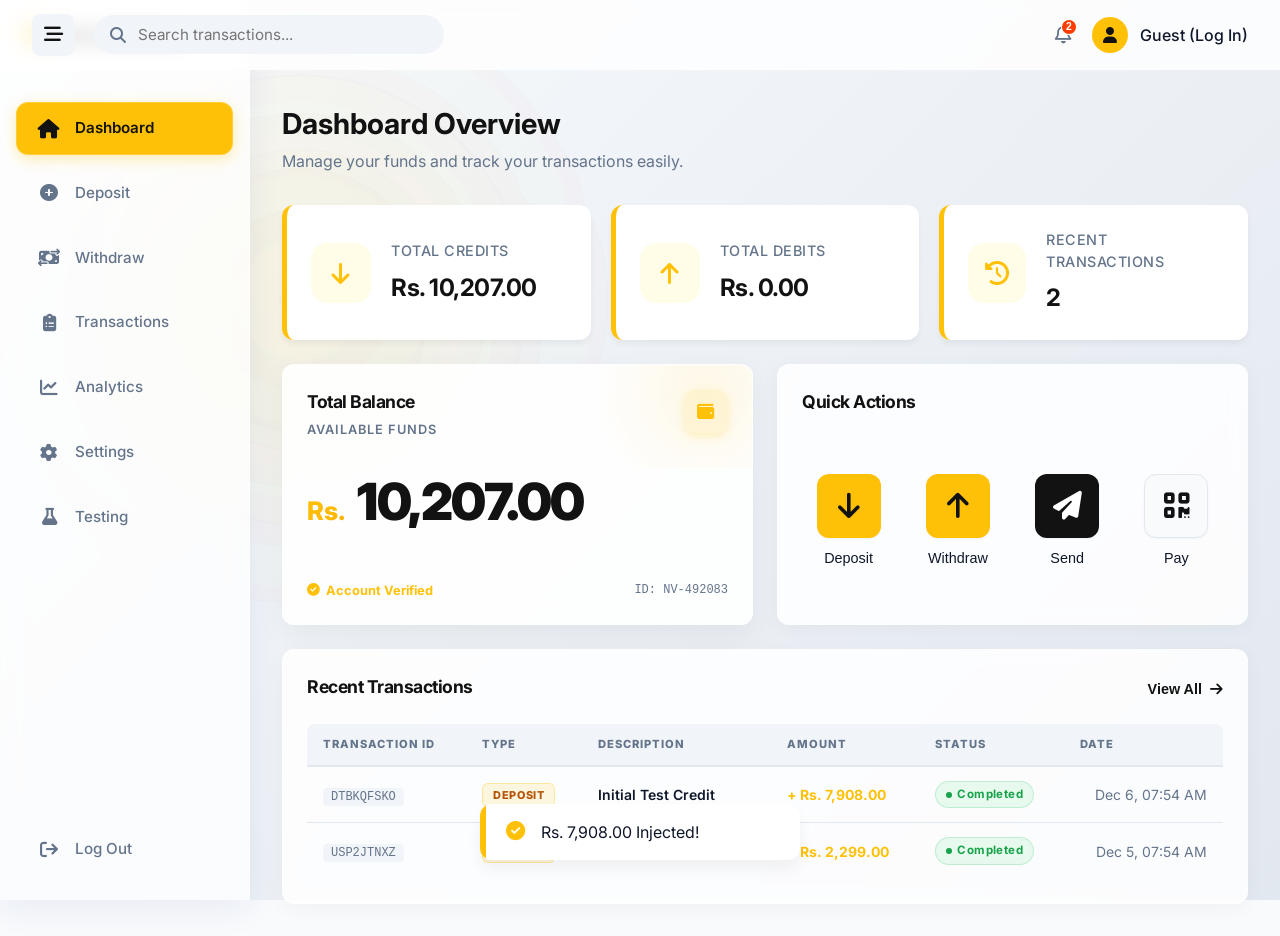
==== commit d1cd2965: "updated" ====
--- a/index.html
+++ b/index.html
@@ -7,6 +7,7 @@
     <title>NoshWallet - Dashboard</title>
     <link href="https://fonts.googleapis.com/css2?family=Inter:wght@300;400;500;600;700&family=JetBrains+Mono:wght@500&display=swap" rel="stylesheet">
     <link rel="stylesheet" href="style.css">
+    <link rel="stylesheet" href="dropdown-fix.css">
     <link rel="stylesheet" href="https://cdnjs.cloudflare.com/ajax/libs/font-awesome/6.4.0/css/all.min.css">
     <style>
         /* --- Multi-Step P2P MODAL CSS (DIRECT INJECTION) --- */
@@ -514,8 +515,13 @@
                     <i class="fa-solid fa-plus-circle"></i>
                     <span>Deposit</span>
                 </a>
+                <a href="#" class="nav-item" id="nav-withdraw">
+                    <i class="fa-solid fa-money-bill-transfer"></i>
+                    <span>Withdraw</span>
+                </a>
+
                 <a href="#" class="nav-item" id="nav-transactions">
-                    <i class="fa-solid fa-money-bill-transfer"></i>
+                    <i class="fa-solid fa-clipboard-list"></i>
                     <span>Transactions</span>
                 </a>
                 <a href="#" class="nav-item" id="nav-analytics">
@@ -634,21 +640,20 @@
                                 <div class="action-icon yellow"><i class="fa-solid fa-arrow-down"></i></div>
                                 <span>Deposit</span>
                             </button>
-                            <button class="action-btn" id="btn-withdraw">
-                                <div class="action-icon white"><i class="fa-solid fa-arrow-up"></i></div>
-                                <span>Withdraw</span>
-                            </button>
+                             <button class="action-btn" id="btn-withdraw">
+                                 <div class="action-icon yellow"><i class="fa-solid fa-arrow-up"></i></div>
+                                 <span>Withdraw</span>
+                             </button>
                             <button class="action-btn" id="btn-send">
                                 <div class="action-icon black"><i class="fa-solid fa-paper-plane"></i></div>
                                 <span>Send</span>
                             </button>
-                            <button class="action-btn" id="btn-pay">
-                                <div class="action-icon gray"><i class="fa-solid fa-qrcode"></i></div>
-                                <span>Pay</span>
-                            </button>
-                            </button>
-                        </div>
-                    </div>
+                             <button class="action-btn" id="btn-pay">
+                                 <div class="action-icon gray"><i class="fa-solid fa-qrcode"></i></div>
+                                 <span>Pay</span>
+                             </button>
+                         </div>
+                     </div>
                 </div>
 
                 <!-- Transactions Area -->
@@ -1121,10 +1126,153 @@
                     </div>
 
                     <!-- Summary Section -->
-                    <div class="deposit-summary p-20 text-center border-t">
-                        <span class="text-muted block mb-1">Total to Deposit:</span>
-                        <h3 id="display-total-deposit-page">Rs. 0.00</h3>
-                        <p class="text-xs text-muted mt-2">Select a payment method above to proceed instantly.</p>
+                    <div class="deposit-summary p-20 text-center border-t" style="opacity: 1;">
+                        <span class="block mb-1" style="color: var(--text-main); font-weight: 600; font-size: 1.05rem;">Total to Deposit:</span>
+                        <h3 id="display-total-deposit-page" style="color: var(--primary-black); margin: 8px 0; font-size: 2.2rem;">Rs. 0.00</h3>
+                        <p class="text-xs mt-2" style="color: var(--text-main); font-weight: 500; font-size: 0.9rem;">Select a payment method above to proceed instantly.</p>
+                    </div>
+                </div>
+            </main>
+ 
+    
+
+            <!-- Withdraw View (Fully Refined & Upscaled) -->
+            <main class="dashboard-content view-section hidden" id="view-withdraw">
+                <div class="page-title with-back">
+                    <button class="content-back-btn" title="Back to Dashboard"><i
+                            class="fa-solid fa-arrow-left"></i></button>
+                    <div>
+                        <h1>Withdraw Funds</h1>
+                        <p>Transfer your earnings securely to your bank account.</p>
+                    </div>
+                </div>
+
+                <div class="withdraw-unified-card">
+                        <form id="withdraw-page-form" class="withdraw-grid-layout">
+                            <!-- Left Column: Primary Inputs -->
+                            <div class="withdraw-main-section">
+                                <div class="withdraw-amount-showcase">
+                                    <p class="text-sm text-muted">Total Available Balance</p>
+                                    <h1 class="premium-balance-text">Rs. <span id="withdraw-page-available-balance">0.00</span></h1>
+                                </div>
+
+                                <div class="form-group mb-5">
+                                    <label class="withdraw-section-title">
+                                        <i class="fa-solid fa-money-bill-wave text-primary"></i> 
+                                        Enter Withdraw Amount
+                                    </label>
+                                    <div class="large-amount-input-control">
+                                        <span class="currency-prefix">Rs.</span>
+                                        <input type="number" id="withdraw-page-amount" placeholder="0.00" required min="1" step="0.01">
+                                        <button type="button" class="max-btn" id="btn-withdraw-page-max">MAX</button>
+                                    </div>
+                                </div>
+
+                                <div class="saved-accounts-section mt-5 border-t pt-5">
+                                    <label class="withdraw-section-title">
+                                        <i class="fa-solid fa-building-columns text-primary"></i> 
+                                        Select Account
+                                    </label>
+                                    <div id="withdraw-page-accounts-list" class="accounts-grid-layout">
+                                        <!-- Populated by JS -->
+                                    </div>
+
+                                    <button type="button" class="add-account-btn mt-4" id="btn-show-inline-add">
+                                        <i class="fa-solid fa-plus-circle"></i> Link New Bank Account
+                                    </button>
+                                </div>
+                            </div>
+
+                            <!-- Right Column: Sticky Summary & Action -->
+                            <div class="withdraw-summary-sidebar">
+                                <h3 class="summary-title" style="margin: 0; padding-bottom: 20px;">Withdraw Summary</h3>
+                                
+                                <div class="summary-content">
+                                    <div class="summary-item">
+                                        <span>Available Balance</span>
+                                        <span class="val">Rs. <span id="summary-page-available-val">0.00</span></span>
+                                    </div>
+                                    <div class="summary-item">
+                                        <span>Withdrawal Amount</span>
+                                        <span class="val" id="summary-page-withdraw-val">Rs. 0.00</span>
+                                    </div>
+                                    <div class="summary-item">
+                                        <span>Transaction Fee (1%)</span>
+                                        <span class="val" id="summary-page-fee-val">Rs. 0.00</span>
+                                    </div>
+                                    <div class="summary-item total">
+                                        <span>Final to Receive</span>
+                                        <span class="val">Rs. <span id="summary-page-receive-val">0.00</span></span>
+                                    </div>
+                                </div>
+
+                                 <button type="submit" class="submit-btn solid-yellow">Confirm Withdrawal</button>
+                                
+                                <div class="security-badge">
+                                    <i class="fa-solid fa-shield-halved"></i>
+                                    <span>Secured by NoshGuard SSL</span>
+                                </div>
+                                <p class="text-xs text-center mt-3" style="opacity: 0.5;">Processing time typically ranges from 2-24 hours depending on the bank.</p>
+                            </div>
+                        </form>
+                    </div>
+                </div>
+
+                    <!-- Inline Add Bank Popup -->
+                    <div id="inline-bank-modal" class="modal-overlay">
+                        <div id="inline-add-bank-container" class="modal-content glass-premium p-0 border-none">
+                            <div class="inline-form-card p-30">
+                                <div class="modal-header mb-4">
+                                    <h2>Link New Bank Account</h2>
+                                    <button type="button" class="close-btn" id="btn-close-inline-bank"><i class="fa-solid fa-xmark"></i></button>
+                                </div>
+                                <div class="form-group mb-3">
+                                    <label>Bank Name</label>
+                                    <div class="custom-dropdown" id="withdraw-bank-dropdown">
+                                        <div class="dropdown-trigger">
+                                            <span class="selected-text text-muted">Select Bank</span>
+                                            <i class="fa-solid fa-chevron-down"></i>
+                                        </div>
+                                        <div class="dropdown-menu">
+                                            <div class="dropdown-item" data-value="Habib Bank Limited (HBL)">Habib Bank Limited (HBL)</div>
+                                            <div class="dropdown-item" data-value="MCB Bank Limited">MCB Bank Limited</div>
+                                            <div class="dropdown-item" data-value="United Bank Limited (UBL)">United Bank Limited (UBL)</div>
+                                            <div class="dropdown-item" data-value="Allied Bank Limited (ABL)">Allied Bank Limited (ABL)</div>
+                                            <div class="dropdown-item" data-value="Bank Alfalah">Bank Alfalah</div>
+                                            <div class="dropdown-item" data-value="Bank AL Habib">Bank AL Habib</div>
+                                            <div class="dropdown-item" data-value="Askari Bank">Askari Bank</div>
+                                            <div class="dropdown-item" data-value="Meezan Bank">Meezan Bank</div>
+                                            <div class="dropdown-item" data-value="Faysal Bank">Faysal Bank</div>
+                                            <div class="dropdown-item" data-value="JS Bank">JS Bank</div>
+                                            <div class="dropdown-item" data-value="Soneri Bank">Soneri Bank</div>
+                                            <div class="dropdown-item" data-value="HabibMetro Bank">HabibMetro Bank</div>
+                                            <div class="dropdown-item" data-value="BankIslami">BankIslami</div>
+                                            <div class="dropdown-item" data-value="Dubai Islamic Bank">Dubai Islamic Bank</div>
+                                            <div class="dropdown-item" data-value="Standard Chartered Bank">Standard Chartered Bank</div>
+                                            <div class="dropdown-item" data-value="Silkbank">Silkbank</div>
+                                            <div class="dropdown-item" data-value="Samba Bank">Samba Bank</div>
+                                            <div class="dropdown-item" data-value="JazzCash">JazzCash</div>
+                                            <div class="dropdown-item" data-value="EasyPaisa">EasyPaisa</div>
+                                            <div class="dropdown-item" data-value="SadaPay">SadaPay</div>
+                                            <div class="dropdown-item" data-value="NayaPay">NayaPay</div>
+                                        </div>
+                                        <input type="hidden" id="withdraw-page-bank-name" value="">
+                                    </div>
+                                </div>
+                                <div class="form-group mb-3">
+                                    <label>Account Number / IBAN</label>
+                                    <input type="text" id="withdraw-page-acc-num" placeholder="Enter Account # / IBAN" class="search-input-alt full-width p-14">
+                                </div>
+                                <div class="form-group mb-4">
+                                    <label>Account Holder Name</label>
+                                    <input type="text" id="withdraw-page-holder" placeholder="Name on account" class="search-input-alt full-width p-14">
+                                </div>
+                                <div class="flex-actions gap-2">
+                                    <button type="button" class="submit-btn solid-yellow flex-1" id="btn-save-inline-bank">Link Account</button>
+                                    <button type="button" class="btn-outline-small" id="btn-cancel-inline-bank" style="padding: 14px 20px;">Cancel</button>
+                                </div>
+                            </div>
+                        </div>
                     </div>
                 </div>
             </main>
@@ -1164,135 +1312,6 @@
                     </div>
                 </div>
             </main>
-
-        </div>
-        <!-- Modals -->
-
-        <!-- Withdraw Modal -->
-        <div id="withdraw-modal" class="modal">
-            <div class="modal-content glass-premium p-0 border-none">
-                <div class="withdraw-form-card" style="padding: 20px;">
-                    <div class="modal-header mb-2">
-                        <h2>Withdraw Funds</h2>
-                        <button class="close-btn" id="btn-close-withdraw"><i class="fa-solid fa-xmark"></i></button>
-                    </div>
-                    <div class="withdraw-details-header text-center mb-3">
-                        <p class="text-sm text-muted mb-1">Total Available Balance</p>
-                        <h1 class="premium-balance-text">Rs. <span id="withdraw-page-available-balance">0.00</span></h1>
-                    </div>
-
-                    <form id="withdraw-page-form">
-                        <!-- Amount Input -->
-                        <div class="form-group">
-                            <label class="section-label-with-icon">
-                                <i class="fa-solid fa-money-bill-wave text-primary"></i>
-                                Enter Withdraw Amount
-                            </label>
-                            <div class="amount-input-wrapper">
-                                <span class="currency-prefix">Rs.</span>
-                                <input type="number" id="withdraw-page-amount" placeholder="0.00" required min="1" step="0.01">
-                                <button type="button" class="max-btn" id="btn-withdraw-page-max">Max</button>
-                            </div>
-                        </div>
-
-                        <!-- Saved Accounts Section -->
-                        <div class="saved-accounts-section mt-3">
-                            <div class="section-label-with-icon mb-2">
-                                <i class="fa-solid fa-building-columns text-primary"></i>
-                                <label>Select Withdraw Account</label>
-                            </div>
-                            <div id="withdraw-page-accounts-list">
-                                <!-- Populated by JS -->
-                            </div>
-
-                            <button type="button" class="add-account-btn mt-2" id="btn-show-inline-add">
-                                <i class="fa-solid fa-plus-circle"></i> Add New Bank Account
-                            </button>
-
-                            <!-- Inline Add Bank Popup (Initially hidden via CSS opacity/visibility) -->
-                            <div id="inline-bank-modal" class="modal-overlay">
-                                <div id="inline-add-bank-container" class="modal-content glass-premium p-0 border-none">
-                                    <div class="inline-form-card p-30">
-                                        <div class="modal-header mb-4">
-                                            <h2>Link New Bank Account</h2>
-                                            <button type="button" class="close-btn" id="btn-close-inline-bank"><i class="fa-solid fa-xmark"></i></button>
-                                        </div>
-                                        <div class="form-group mb-3">
-                                            <label>Bank Name</label>
-                                            <div class="custom-dropdown" id="withdraw-bank-dropdown">
-                                                <div class="dropdown-trigger">
-                                                    <span class="selected-text text-muted">Select Bank</span>
-                                                    <i class="fa-solid fa-chevron-down"></i>
-                                                </div>
-                                                <div class="dropdown-menu">
-                                                    <div class="dropdown-item" data-value="Habib Bank Limited (HBL)">Habib Bank Limited (HBL)</div>
-                                                    <div class="dropdown-item" data-value="MCB Bank Limited">MCB Bank Limited</div>
-                                                    <div class="dropdown-item" data-value="United Bank Limited (UBL)">United Bank Limited (UBL)</div>
-                                                    <div class="dropdown-item" data-value="Allied Bank Limited (ABL)">Allied Bank Limited (ABL)</div>
-                                                    <div class="dropdown-item" data-value="Bank Alfalah">Bank Alfalah</div>
-                                                    <div class="dropdown-item" data-value="Bank AL Habib">Bank AL Habib</div>
-                                                    <div class="dropdown-item" data-value="Askari Bank">Askari Bank</div>
-                                                    <div class="dropdown-item" data-value="Meezan Bank">Meezan Bank</div>
-                                                    <div class="dropdown-item" data-value="Faysal Bank">Faysal Bank</div>
-                                                    <div class="dropdown-item" data-value="JS Bank">JS Bank</div>
-                                                    <div class="dropdown-item" data-value="Soneri Bank">Soneri Bank</div>
-                                                    <div class="dropdown-item" data-value="HabibMetro Bank">HabibMetro Bank</div>
-                                                    <div class="dropdown-item" data-value="BankIslami">BankIslami</div>
-                                                    <div class="dropdown-item" data-value="Dubai Islamic Bank">Dubai Islamic Bank</div>
-                                                    <div class="dropdown-item" data-value="Standard Chartered Bank">Standard Chartered Bank</div>
-                                                    <div class="dropdown-item" data-value="Silkbank">Silkbank</div>
-                                                    <div class="dropdown-item" data-value="Samba Bank">Samba Bank</div>
-                                                    <div class="dropdown-item" data-value="JazzCash">JazzCash</div>
-                                                    <div class="dropdown-item" data-value="EasyPaisa">EasyPaisa</div>
-                                                    <div class="dropdown-item" data-value="SadaPay">SadaPay</div>
-                                                    <div class="dropdown-item" data-value="NayaPay">NayaPay</div>
-                                                </div>
-                                                <input type="hidden" id="withdraw-page-bank-name" value="">
-                                            </div>
-                                        </div>
-                                        <div class="form-group mb-3">
-                                            <label>Account Number / IBAN</label>
-                                            <input type="text" id="withdraw-page-acc-num" placeholder="Enter Account # / IBAN" class="search-input-alt full-width p-14">
-                                        </div>
-                                        <div class="form-group mb-4">
-                                            <label>Account Holder Name</label>
-                                            <input type="text" id="withdraw-page-holder" placeholder="Name on account" class="search-input-alt full-width p-14">
-                                        </div>
-                                        <div class="flex-actions gap-2">
-                                            <button type="button" class="submit-btn solid-yellow flex-1" id="btn-save-inline-bank">Link Account</button>
-                                            <button type="button" class="btn-outline-small" id="btn-cancel-inline-bank" style="padding: 14px 20px;">Cancel</button>
-                                        </div>
-                                    </div>
-                                </div>
-                            </div>
-                        </div>
-
-                        <!-- Withdraw Summary -->
-                        <div class="withdraw-summary-card mt-3" style="padding: 12px 15px;">
-                            <h3 class="summary-title mb-2">Withdraw Summary</h3>
-                            <div class="summary-item mb-1">
-                                <span>Available Amount</span>
-                                <span class="text-primary">Rs. <span id="summary-page-available-val">0.00</span></span>
-                            </div>
-                            <div class="summary-item mb-1">
-                                <span>Withdraw Amount</span>
-                                <span id="summary-page-withdraw-val">Rs. 0.00</span>
-                            </div>
-                            <div class="summary-item mb-1">
-                                <span>Transaction Fee</span>
-                                <span id="summary-page-fee-val">Rs. 0.00</span>
-                            </div>
-                            <div class="summary-item total mt-2 pt-2">
-                                <span>Amount to Receive</span>
-                                <span class="text-primary">Rs. <span id="summary-page-receive-val">0.00</span></span>
-                            </div>
-                        </div>
-
-                        <button type="submit" class="submit-btn solid-black mt-3 w-full" style="height: 45px;">Confirm Withdrawal</button>
-                        <p style="margin: 8px 0 0; text-align: center; font-size: 0.8rem; color: #888;">Funds will be credited to your bank within 24 hours.</p>
-                    </form>
-                </div>
-            </div>
         </div>
 
         <!-- Login Modal -->
--- a/style.css
+++ b/style.css
@@ -2315,7 +2315,7 @@
 }
 
 #view-settings .page-title {
-    max-width: 1000px;
+    max-width: 1200px;
     margin-left: auto;
     margin-right: auto;
     width: 100%;
@@ -2323,11 +2323,11 @@
 
 .settings-container-centered {
     width: 100%;
-    max-width: 1000px;
+    max-width: 1200px;
 }
 
 .settings-premium-card {
-    padding: 30px;
+    padding: 40px;
 }
 
 .card-section-header {
@@ -2356,7 +2356,7 @@
 .profile-header-premium {
     display: flex;
     align-items: center;
-    gap: 30px;
+    gap: 40px;
 }
 
 .avatar-large-wrapper {
@@ -2364,16 +2364,16 @@
 }
 
 .avatar-large {
-    width: 100px;
-    height: 100px;
+    width: 130px;
+    height: 130px;
     background: var(--primary-yellow);
     border-radius: 50%;
     display: flex;
     align-items: center;
     justify-content: center;
-    font-size: 2.5rem;
+    font-size: 3.5rem;
     color: var(--pure-black);
-    box-shadow: 0 10px 20px rgba(0, 0, 0, 0.1);
+    box-shadow: 0 10px 25px rgba(0, 0, 0, 0.15);
 }
 
 .avatar-edit-btn {
@@ -2398,8 +2398,9 @@
 }
 
 .profile-meta .user-name {
-    font-size: 1.6rem;
-    margin-bottom: 5px;
+    font-size: 2rem;
+    margin-bottom: 8px;
+    font-weight: 800;
 }
 
 .profile-meta .user-email {
@@ -2422,7 +2423,7 @@
 .form-grid {
     display: grid;
     grid-template-columns: 1fr 1fr;
-    gap: 20px;
+    gap: 30px;
 }
 
 .input-with-icon input {
@@ -2437,8 +2438,9 @@
 }
 
 .btn-small {
-    padding: 10px 25px;
-    font-size: 0.9rem;
+    padding: 12px 30px;
+    font-size: 1rem;
+    font-weight: 700;
 }
 
 .security-list {
@@ -4086,62 +4088,8 @@
     border: 1px solid rgba(255, 193, 7, 0.2);
 }
 
-/* Custom Dropdown Styles */
-.custom-dropdown {
-    position: relative;
-    width: 100%;
-}
-.dropdown-trigger {
-    width: 100%;
-    padding: 12px 16px;
-    border-radius: var(--border-radius-sm);
-    border: 1px solid var(--gray-mid);
-    background: var(--pure-white);
-    font-size: 0.95rem;
-    cursor: pointer;
-    display: flex;
-    justify-content: space-between;
-    align-items: center;
-    color: var(--primary-black);
-    transition: all 0.3s;
-}
-.dropdown-trigger .text-muted {
-    color: var(--text-muted);
-}
-.dropdown-trigger:hover {
-    border-color: var(--primary-black);
-}
-.dropdown-menu {
-    position: absolute;
-    top: calc(100% + 5px);
-    left: 0;
-    width: 100%;
-    max-height: 250px;
-    background: var(--pure-white);
-    border-radius: var(--border-radius-sm);
-    box-shadow: 0 10px 25px rgba(0,0,0,0.15);
-    z-index: 1000;
-    overflow-y: auto;
-    display: none;
-    flex-direction: column;
-}
-.dropdown-menu.active {
-    display: flex;
-}
-.dropdown-item {
-    padding: 12px 16px;
-    cursor: pointer;
-    border-bottom: 1px solid rgba(0,0,0,0.05);
-    color: var(--primary-black);
-    transition: background-color 0.2s;
-    font-size: 0.95rem;
-}
-.dropdown-item:hover {
-    background-color: var(--gray-light);
-}
-.dropdown-item:last-child {
-    border-bottom: none;
-}
+
+
 
 /* --- Overhauled Deposit UI Styles --- */
 .deposit-page {
@@ -4600,19 +4548,59 @@
     gap: 10px;
 }
 
+
+/* --- Custom Dropdown Component --- */
+.custom-dropdown {
+    position: relative;
+    user-select: none;
+}
+
+.dropdown-trigger {
+    display: flex;
+    align-items: center;
+    justify-content: space-between;
+    padding: 10px 16px;
+    background: var(--pure-white);
+    border: 1.5px solid var(--gray-mid);
+    border-radius: 12px;
+    cursor: pointer;
+    transition: all 0.2s ease;
+    font-weight: 600;
+    font-size: 0.9rem;
+    color: var(--primary-black);
+    min-height: 44px;
+}
+
 .dropdown-trigger:hover {
     border-color: var(--primary-yellow);
-    background-color: var(--gray-light);
+    background: #fdfdfd;
+}
+
+.dropdown-trigger.active {
+    border-color: var(--primary-yellow);
+    box-shadow: 0 0 0 3px rgba(255, 193, 7, 0.15);
 }
 
 .dropdown-trigger .selected-text {
-    font-weight: 600;
+    flex: 1;
+    white-space: nowrap;
+    overflow: hidden;
+    text-overflow: ellipsis;
+}
+
+.dropdown-trigger .selected-text.text-muted {
+    color: var(--text-muted);
+    font-weight: 500;
 }
 
 .dropdown-trigger i {
+    margin-left: 10px;
     font-size: 0.8rem;
-    color: var(--text-muted);
     transition: transform 0.3s ease;
+}
+
+.dropdown-trigger.active i {
+    transform: rotate(180deg);
 }
 
 .dropdown-menu {
@@ -4622,49 +4610,452 @@
     width: 100%;
     background: var(--pure-white);
     border: 1px solid var(--gray-mid);
-    border-radius: var(--border-radius-md);
-    box-shadow: var(--shadow-lg);
-    z-index: 1000;
-    display: none; /* Hidden by default */
+    border-radius: 14px;
+    box-shadow: 0 10px 25px rgba(0,0,0,0.1);
+    display: none;
     flex-direction: column;
     overflow: hidden;
-    animation: fadeInUp 0.2s ease-out;
+    z-index: 1000;
+    min-width: 200px;
+    animation: dropdownFadeIn 0.2s ease;
 }
 
 .dropdown-menu.active {
-    display: flex; /* Show when active class added by JS */
-}
-
-/* Rotate icon when active - handled by adding active class to the parent if needed, 
-   but since JS only toggles menu, we can just style based on menu state if we had a parent class. 
-   Actually, the trigger click toggles menu.active. */
+    display: flex;
+}
+
+@keyframes dropdownFadeIn {
+    from { opacity: 0; transform: translateY(-10px); }
+    to { opacity: 1; transform: translateY(0); }
+}
 
 .dropdown-item {
-    padding: 12px 16px;
+    padding: 12px 18px;
+    cursor: pointer;
+    transition: all 0.2s;
+    font-size: 0.9rem;
+    font-weight: 500;
+    color: var(--text-main);
+    display: flex;
+    align-items: center;
+    gap: 10px;
+}
+
+.dropdown-item:hover {
+    background: var(--gray-bg);
+    color: var(--primary-black);
+}
+
+.dropdown-item.active {
+    background: rgba(255, 193, 7, 0.1);
+    color: var(--primary-black);
+    font-weight: 700;
+}
+
+/* Ensure correct z-index for transaction table headers */
+.transactions-table thead th {
+    z-index: 1;
+}
+
+/* --- Upscaled Withdraw Page Layout (Unified White) --- */
+.withdraw-page-wrapper {
+    background: var(--gray-light);
+}
+
+.transactions-table thead th:first-child {
+    border-radius: 8px 0 0 0;
+}
+
+.transactions-table thead th:last-child {
+    border-radius: 0 8px 0 0;
+}
+
+.transactions-table tbody td {
+    padding: 14px 16px;
+    font-size: 0.875rem;
+    border-bottom: 1px solid var(--gray-mid);
+    vertical-align: middle;
+}
+
+.transactions-table tbody tr:last-child td {
+    border-bottom: none;
+}
+
+.transactions-table tbody tr:hover td {
+    background: var(--gray-light);
+    transition: background 0.15s ease;
+}
+
+.t-ref {
+    font-family: 'JetBrains Mono', monospace;
+    font-size: 0.75rem;
+    color: var(--text-muted);
+    background: var(--gray-light);
+    padding: 2px 8px;
+    border-radius: 4px;
+    white-space: nowrap;
+}
+
+.t-title {
+    font-weight: 600;
+    color: var(--text-main);
+    font-size: 0.875rem;
+}
+
+.t-date {
+    font-size: 0.8rem;
+    color: var(--text-muted);
+    white-space: nowrap;
+}
+
+.t-amt {
+    font-weight: 700;
+    white-space: nowrap;
+}
+
+.positive {
+    color: #16a34a;
+}
+
+.negative {
+    color: #334155;
+}
+
+/* --- Custom Dropdown Component Styles --- */
+.custom-dropdown {
+    position: relative;
+    user-select: none;
+}
+
+.dropdown-trigger {
+    background: var(--pure-white);
+    border: 1px solid var(--gray-mid);
+    padding: 10px 16px;
+    border-radius: var(--border-radius-sm);
+    display: flex;
+    align-items: center;
+    justify-content: space-between;
+    cursor: pointer;
+    transition: all var(--transition-fast);
+    box-shadow: var(--shadow-sm);
     font-size: 0.9rem;
     color: var(--text-main);
+    gap: 10px;
+}
+
+
+/* --- Custom Dropdown Component --- */
+.custom-dropdown {
+    position: relative;
+    user-select: none;
+}
+
+.dropdown-trigger {
+    display: flex;
+    align-items: center;
+    justify-content: space-between;
+    padding: 10px 16px;
+    background: var(--pure-white);
+    border: 1.5px solid var(--gray-mid);
+    border-radius: 12px;
+    cursor: pointer;
+    transition: all 0.2s ease;
+    font-weight: 600;
+    font-size: 0.9rem;
+    color: var(--primary-black);
+    min-height: 44px;
+}
+
+.dropdown-trigger:hover {
+    border-color: var(--primary-yellow);
+    background: #fdfdfd;
+}
+
+.dropdown-trigger.active {
+    border-color: var(--primary-yellow);
+    box-shadow: 0 0 0 3px rgba(255, 193, 7, 0.15);
+}
+
+.dropdown-trigger .selected-text {
+    flex: 1;
+    white-space: nowrap;
+    overflow: hidden;
+    text-overflow: ellipsis;
+}
+
+.dropdown-trigger .selected-text.text-muted {
+    color: var(--text-muted);
+    font-weight: 500;
+}
+
+.dropdown-trigger i {
+    margin-left: 10px;
+    font-size: 0.8rem;
+    transition: transform 0.3s ease;
+}
+
+.dropdown-trigger.active i {
+    transform: rotate(180deg);
+}
+
+.dropdown-menu {
+    position: absolute;
+    top: calc(100% + 8px);
+    left: 0;
+    width: 100%;
+    background: var(--pure-white);
+    border: 1px solid var(--gray-mid);
+    border-radius: 14px;
+    box-shadow: 0 10px 25px rgba(0,0,0,0.1);
+    display: none;
+    flex-direction: column;
+    overflow: hidden;
+    z-index: 1000;
+    min-width: 200px;
+    animation: dropdownFadeIn 0.2s ease;
+}
+
+.dropdown-menu.active {
+    display: flex;
+}
+
+@keyframes dropdownFadeIn {
+    from { opacity: 0; transform: translateY(-10px); }
+    to { opacity: 1; transform: translateY(0); }
+}
+
+.dropdown-item {
+    padding: 12px 18px;
     cursor: pointer;
     transition: all 0.2s;
-    border-bottom: 1px solid var(--gray-light);
-}
-
-.dropdown-item:last-child {
-    border-bottom: none;
+    font-size: 0.9rem;
+    font-weight: 500;
+    color: var(--text-main);
+    display: flex;
+    align-items: center;
+    gap: 10px;
 }
 
 .dropdown-item:hover {
-    background-color: var(--gray-light);
-    color: var(--primary-black);
-    padding-left: 20px;
+    background: var(--gray-bg);
+    color: var(--primary-black);
 }
 
 .dropdown-item.active {
-    background-color: var(--primary-yellow);
+    background: rgba(255, 193, 7, 0.1);
     color: var(--primary-black);
     font-weight: 700;
 }
 
-/* --- Ensure correct z-index for transaction table headers --- */
+/* Ensure correct z-index for transaction table headers */
 .transactions-table thead th {
-    z-index: 1; /* Lower than dropdown but higher than body */
-}+    z-index: 1;
+}
+
+/* --- Upscaled Withdraw Page Layout (Unified White) --- */
+.withdraw-unified-card {
+    max-width: 1200px;
+    margin: 40px auto 80px;
+    background: var(--white);
+    border-radius: 32px;
+    padding: 45px;
+    box-shadow: 0 15px 50px rgba(0,0,0,0.05), 0 30px 90px rgba(0,0,0,0.03);
+    border: 1px solid #e1e8ef;
+}
+
+.withdraw-grid-layout {
+    display: grid;
+    grid-template-columns: 1.4fr 1fr;
+    gap: 40px;
+    align-items: start;
+}
+
+@media (max-width: 1024px) {
+    .withdraw-grid-layout {
+        grid-template-columns: 1fr;
+        gap: 50px;
+    }
+    .withdraw-unified-card {
+        padding: 40px 30px;
+    }
+}
+
+/* Internal Section Details */
+.withdraw-amount-showcase {
+    background: #fdfdfd;
+    border-radius: 28px;
+    padding: 30px;
+    text-align: left;
+    border: 1px solid #edf2f7;
+    margin-bottom: 35px;
+    box-shadow: inset 0 2px 4px rgba(0,0,0,0.01);
+}
+
+.withdraw-amount-showcase .premium-balance-text {
+    font-size: 2.8rem;
+    font-weight: 800;
+    margin-top: 10px;
+    color: var(--primary-black);
+    letter-spacing: -1px;
+}
+
+.large-amount-input-control {
+    position: relative;
+    margin-top: 20px;
+}
+
+.large-amount-input-control input {
+    width: 100%;
+    height: 74px;
+    padding: 0 100px 0 75px;
+    font-size: 2.0rem;
+    font-weight: 800;
+    background: var(--white);
+    border: 2px solid #d1d5db;
+    border-radius: 22px;
+    transition: all 0.3s ease;
+    color: var(--primary-black);
+}
+
+.large-amount-input-control input:focus {
+    border-color: var(--primary-yellow);
+    outline: none;
+    box-shadow: 0 12px 50px rgba(255,193,7,0.15);
+}
+
+.large-amount-input-control .currency-prefix {
+    position: absolute;
+    left: 28px;
+    top: 50%;
+    transform: translateY(-50%);
+    font-size: 1.4rem;
+    font-weight: 700;
+    color: #64748b;
+}
+
+.large-amount-input-control .max-btn {
+    position: absolute;
+    right: 18px;
+    top: 50%;
+    transform: translateY(-50%);
+    background: var(--primary-yellow);
+    color: var(--primary-black);
+    border: none;
+    padding: 10px 22px;
+    border-radius: 14px;
+    font-weight: 800;
+    cursor: pointer;
+    font-size: 0.9rem;
+    box-shadow: 0 4px 12px rgba(255,193,7,0.2);
+    transition: all 0.2s ease;
+}
+
+.large-amount-input-control .max-btn:hover {
+    background: var(--primary-yellow-hover);
+    transform: translateY(-50%) scale(1.05);
+}
+
+/* Multi-column Accounts Grid */
+.withdraw-section-title {
+    font-weight: 800;
+    font-size: 1.25rem;
+    color: var(--primary-black);
+    display: flex;
+    align-items: center;
+    gap: 12px;
+    margin-bottom: 25px;
+}
+
+.accounts-grid-layout {
+    display: grid;
+    grid-template-columns: repeat(auto-fill, minmax(280px, 1fr));
+    gap: 18px;
+}
+
+/* Right Section Summary (Unified White Context) */
+.withdraw-summary-sidebar {
+    position: sticky;
+    top: 40px;
+    padding: 30px;
+    background: #ffffff;
+    border-radius: 30px;
+    border: 1px solid #e2e8f0;
+    box-shadow: 0 4px 20px rgba(0,0,0,0.02);
+}
+
+.withdraw-summary-sidebar .summary-title {
+    color: var(--primary-black);
+    font-size: 1.8rem;
+    font-weight: 800;
+    border-bottom: 2px solid #eee;
+    padding-bottom: 25px;
+    margin-bottom: 30px;
+}
+
+.withdraw-summary-sidebar .summary-item {
+    display: flex;
+    justify-content: space-between;
+    padding: 15px 0;
+    font-size: 1.05rem;
+    color: var(--text-muted);
+}
+
+.withdraw-summary-sidebar .summary-item .val {
+    color: var(--primary-black);
+    font-weight: 700;
+}
+
+.withdraw-summary-sidebar .summary-item.total {
+    border-top: 2px dashed #ddd;
+    margin-top: 20px;
+    padding-top: 25px;
+    font-weight: 900;
+    color: var(--primary-black);
+    font-size: 1.5rem;
+}
+
+.withdraw-summary-sidebar .submit-btn {
+    width: 100%;
+    height: 70px;
+    margin-top: 35px;
+    font-size: 1.35rem;
+    border-radius: 50px;
+    background: var(--primary-yellow);
+    color: #ffffff;
+    border: none;
+    font-weight: 800;
+    cursor: pointer;
+    display: flex;
+    align-items: center;
+    justify-content: center;
+    white-space: nowrap;
+    padding: 0 30px;
+    
+    /* 3D Depth Look */
+    box-shadow: 0 6px 0 #d9a400, 0 12px 30px rgba(0,0,0,0.1);
+    transition: all 0.1s ease;
+    position: relative;
+    top: 0;
+}
+
+.withdraw-summary-sidebar .submit-btn:hover {
+    background: var(--primary-yellow-hover);
+    transform: translateY(-2px);
+    box-shadow: 0 10px 0 #d9a400, 0 20px 40px rgba(0,0,0,0.15);
+}
+
+.withdraw-summary-sidebar .submit-btn:active {
+    transform: translateY(6px);
+    box-shadow: 0 2px 0 #d9a400, 0 8px 15px rgba(0,0,0,0.1);
+}
+
+.withdraw-summary-sidebar .security-badge {
+    margin-top: 30px;
+    display: flex;
+    align-items: center;
+    justify-content: flex-start;
+    gap: 10px;
+    font-weight: 600;
+    color: var(--text-muted);
+    font-size: 0.95rem;
+}
--- a/dropdown-fix.css
+++ b/dropdown-fix.css
@@ -0,0 +1,88 @@
+
+/* --- Dedicated Dropdown Fix --- */
+.custom-dropdown {
+    position: relative !important;
+    user-select: none !important;
+}
+
+.dropdown-trigger {
+    display: flex !important;
+    align-items: center !important;
+    justify-content: space-between !important;
+    padding: 10px 16px !important;
+    background: #FFFFFF !important;
+    border: 1.5px solid #E2E8F0 !important;
+    border-radius: 12px !important;
+    cursor: pointer !important;
+    transition: all 0.2s ease !important;
+    font-weight: 600 !important;
+    font-size: 0.9rem !important;
+    color: #121212 !important;
+    min-height: 44px !important;
+}
+
+.dropdown-trigger:hover {
+    border-color: #FFC107 !important;
+    background: #fdfdfd !important;
+}
+
+.dropdown-trigger.active {
+    border-color: #FFC107 !important;
+    box-shadow: 0 0 0 3px rgba(255, 193, 7, 0.15) !important;
+}
+
+.dropdown-trigger i {
+    margin-left: 10px !important;
+    font-size: 0.8rem !important;
+    transition: transform 0.3s ease !important;
+}
+
+.dropdown-trigger.active i {
+    transform: rotate(180deg) !important;
+}
+
+.dropdown-menu {
+    position: absolute !important;
+    top: calc(100% + 8px) !important;
+    left: 0 !important;
+    width: 100% !important;
+    background: #FFFFFF !important;
+    border: 1px solid #E2E8F0 !important;
+    border-radius: 14px !important;
+    box-shadow: 0 10px 25px rgba(0,0,0,0.1) !important;
+    display: none !important;
+    flex-direction: column !important;
+    overflow: hidden !important;
+    z-index: 9999 !important;
+    min-width: 200px !important;
+}
+
+.dropdown-menu.active {
+    display: flex !important;
+    opacity: 1 !important;
+    visibility: visible !important;
+    transform: none !important;
+}
+
+.dropdown-item {
+    padding: 12px 18px !important;
+    cursor: pointer !important;
+    transition: all 0.2s !important;
+    font-size: 0.9rem !important;
+    font-weight: 500 !important;
+    color: #0F172A !important;
+    display: flex !important;
+    align-items: center !important;
+    gap: 10px !important;
+}
+
+.dropdown-item:hover {
+    background: #F8FAFC !important;
+    color: #121212 !important;
+}
+
+.dropdown-item.active {
+    background: rgba(255, 193, 7, 0.1) !important;
+    color: #121212 !important;
+    font-weight: 700 !important;
+}
